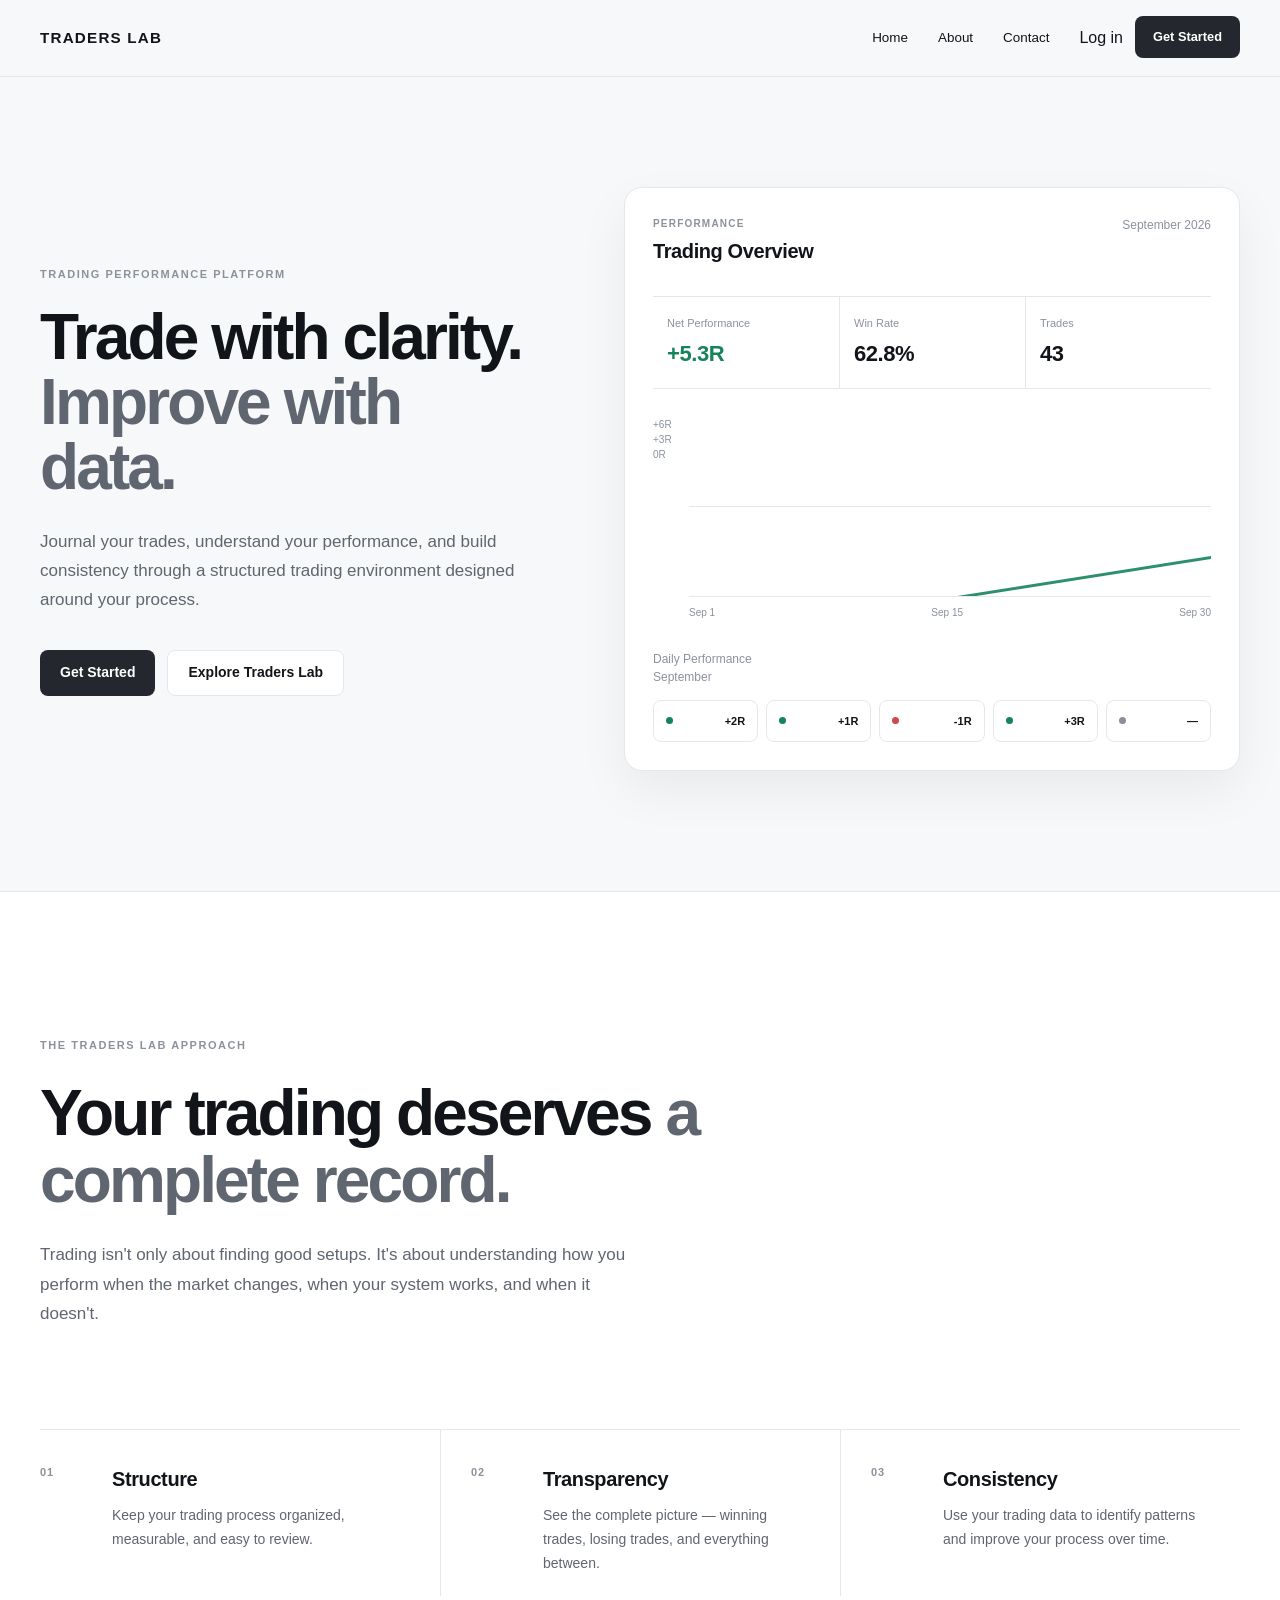
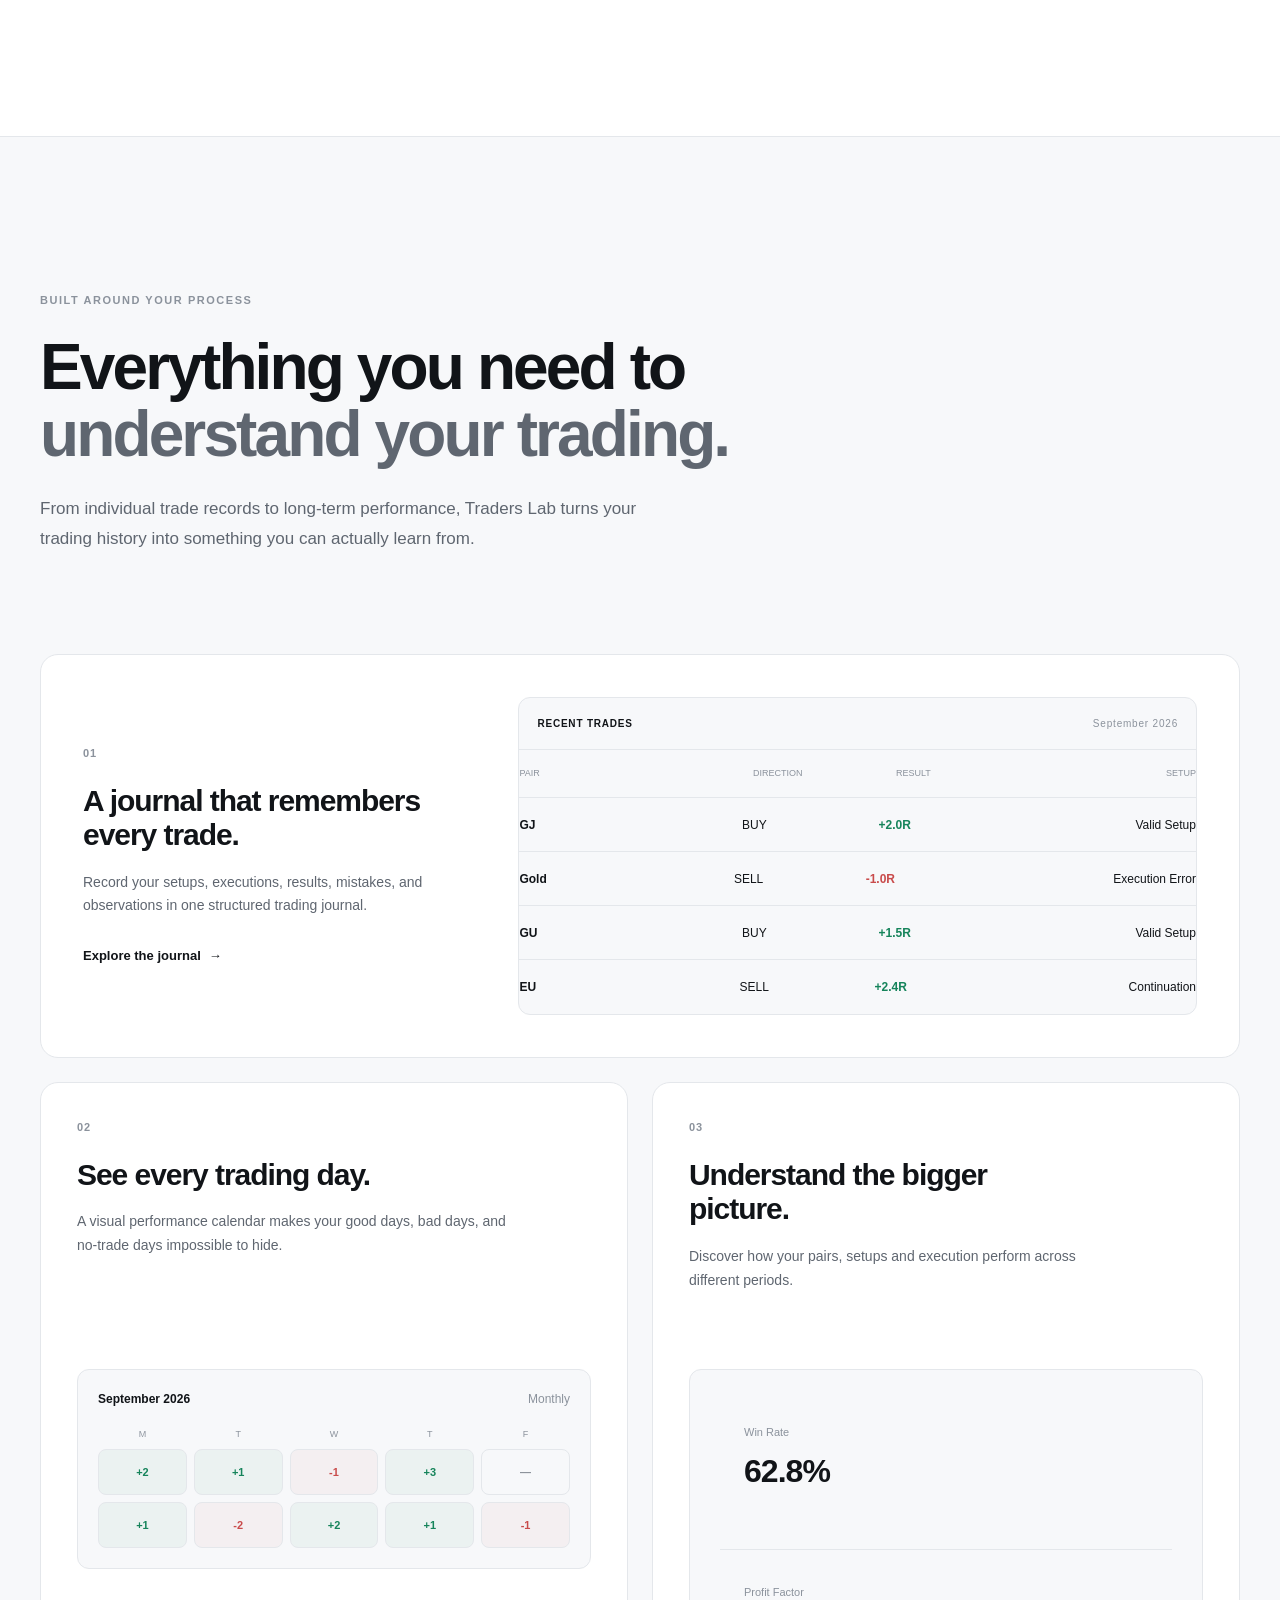
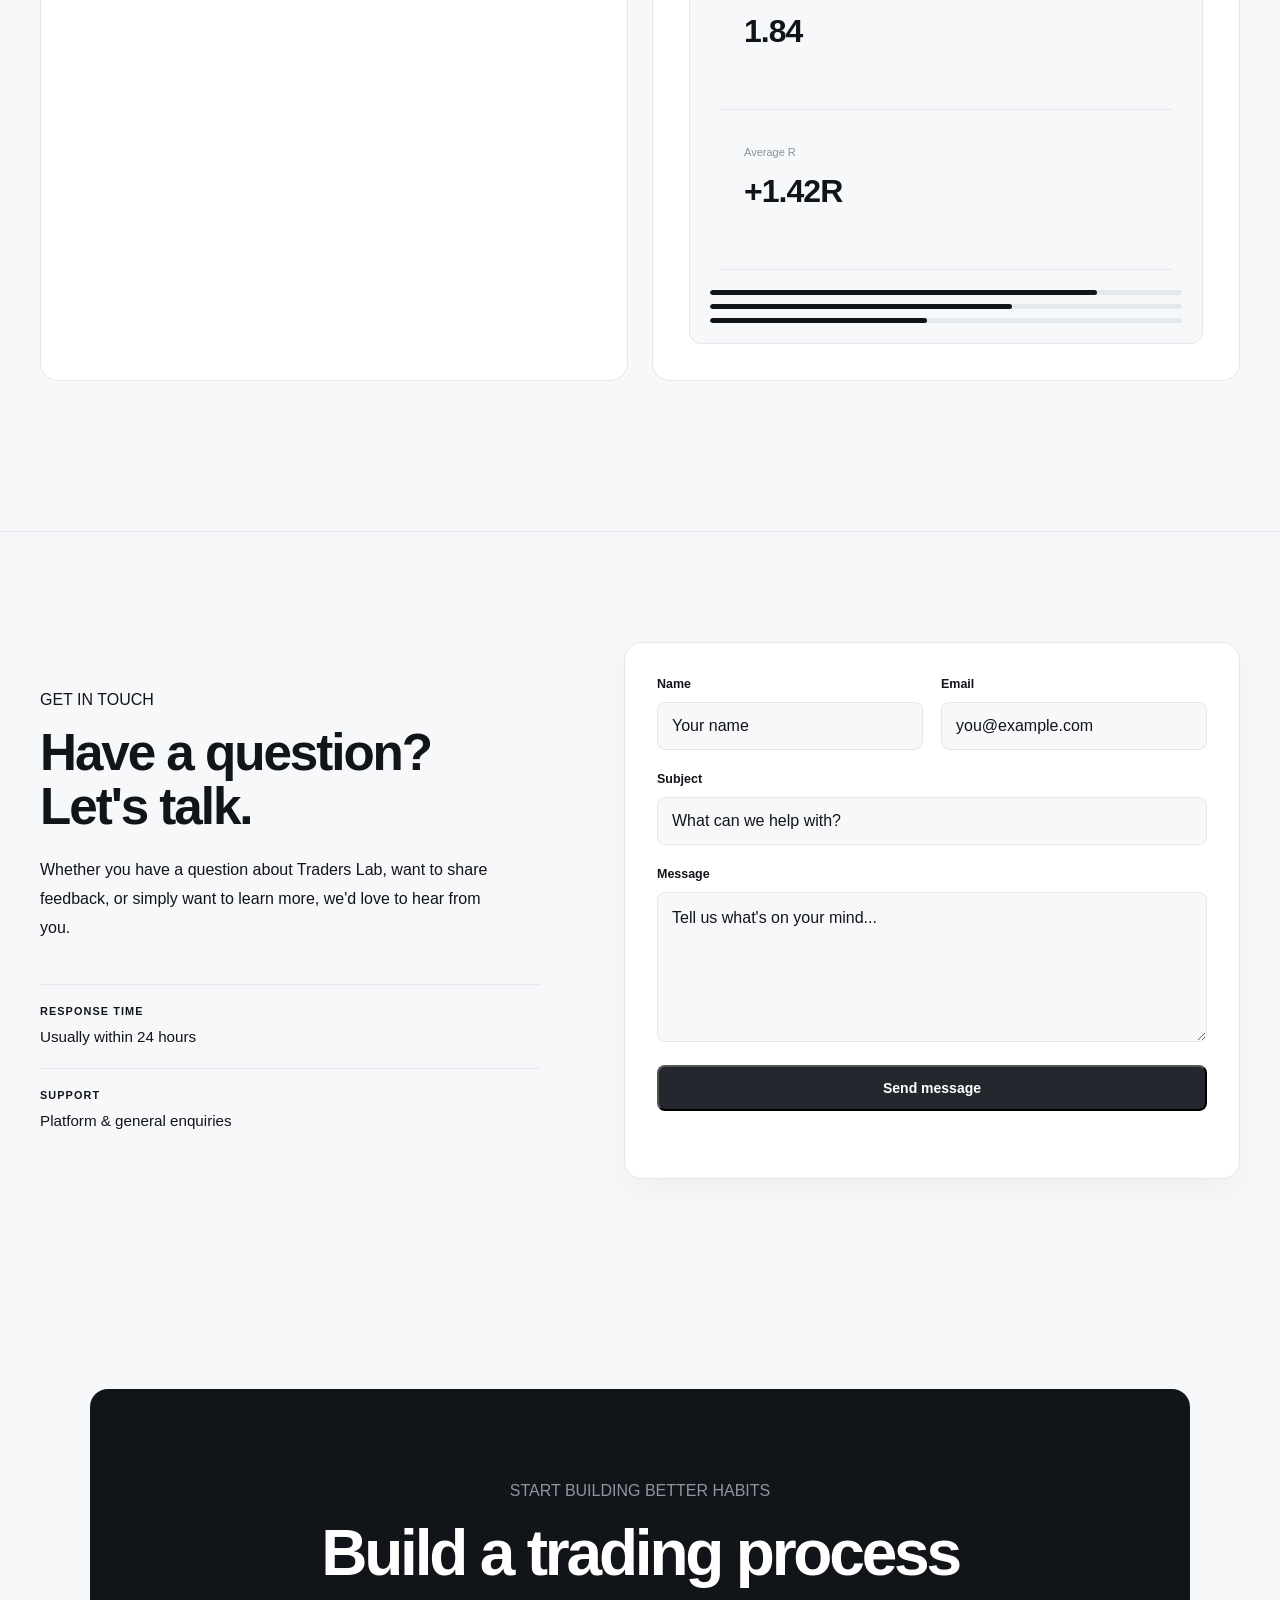
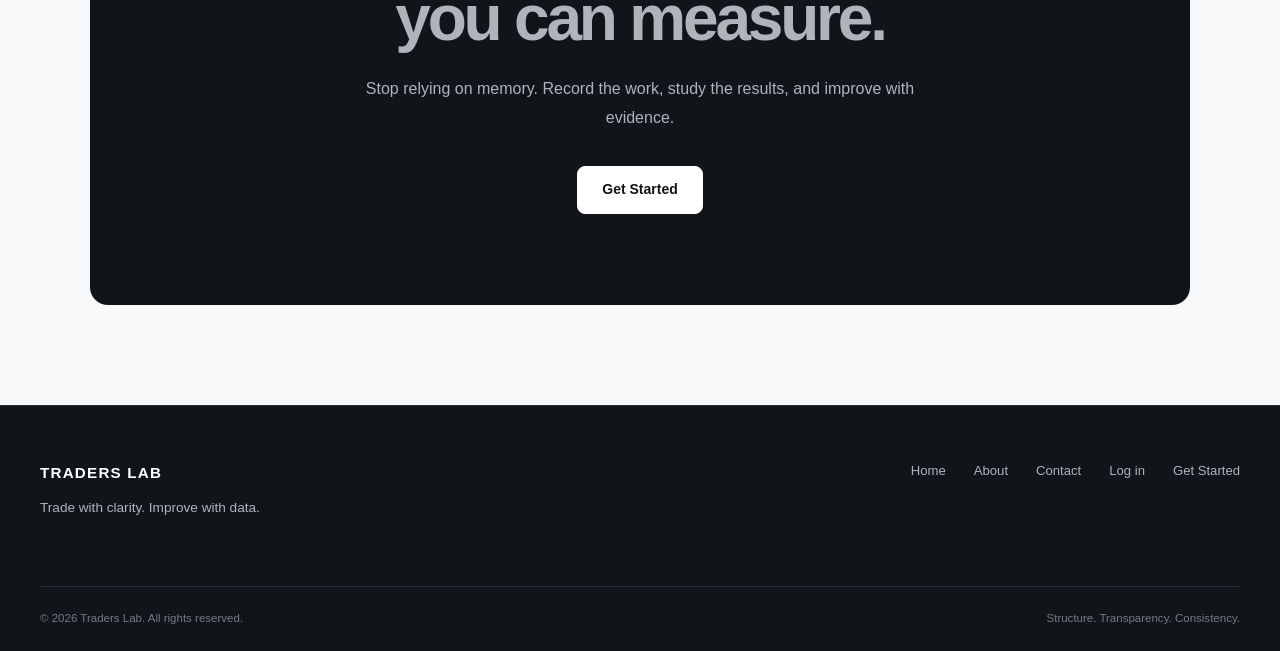
==== index.html @ 2fbfe1e2 "Done with the V1 of trader's lab" ====
<!DOCTYPE html>

<html lang="en">
<head>
    <meta charset="UTF-8">
    <meta name="viewport" content="width=device-width, initial-scale=1.0">

<title>Traders Lab — Trade with clarity. Improve with data.</title>

<link rel="stylesheet" href="css/style.css">

</head>

<body>

<!-- Navigation -->
<header class="navbar">
    <div class="container navbar-container">

        <a href="#" class="logo">
            TRADERS LAB
        </a>

        <nav class="nav-links">
            <a href="#home">Home</a>
            <a href="#about">About</a>
            <a href="#contact">Contact</a>
        </nav>

        <div class="nav-actions">
            <a href="login.html" class="login-link">Log in</a>
            <a href="signup.html" class="btn btn-primary">Get Started</a>
        </div>

    </div>
</header>


<!-- Hero -->
<main>

    <section class="hero" id="home">
        <div class="container hero-container">

            <div class="hero-content">

                <span class="eyebrow">
                    TRADING PERFORMANCE PLATFORM
                </span>

                <h1>
                    Trade with clarity.
                    <span>Improve with data.</span>
                </h1>

                <p class="hero-description">
                    Journal your trades, understand your performance,
                    and build consistency through a structured trading
                    environment designed around your process.
                </p>

                <div class="hero-actions">
                    <a href="signup.html" class="btn btn-primary">
                        Get Started
                    </a>

                    <a href="#about" class="btn btn-secondary">
                        Explore Traders Lab
                    </a>
                </div>

            </div>


            <!-- Product Preview -->
            <div class="hero-preview">

                <div class="preview-header">
                    <div>
                        <span class="preview-label">
                            PERFORMANCE
                        </span>

                        <h2>Trading Overview</h2>
                    </div>

                    <span class="preview-period">
                        September 2026
                    </span>
                </div>


                <div class="preview-stats">

                    <div class="preview-stat">
                        <span>Net Performance</span>
                        <strong class="profit">+5.3R</strong>
                    </div>

                    <div class="preview-stat">
                        <span>Win Rate</span>
                        <strong>62.8%</strong>
                    </div>

                    <div class="preview-stat">
                        <span>Trades</span>
                        <strong>43</strong>
                    </div>

                </div>


                <div class="preview-chart">

                    <div class="chart-labels">
                        <span>+6R</span>
                        <span>+3R</span>
                        <span>0R</span>
                    </div>

                    <div class="chart-area">
                        <div class="chart-line"></div>
                    </div>

                    <div class="chart-dates">
                        <span>Sep 1</span>
                        <span>Sep 15</span>
                        <span>Sep 30</span>
                    </div>

                </div>


                <div class="preview-performance">

                    <div class="performance-heading">
                        <span>Daily Performance</span>
                        <span>September</span>
                    </div>

                    <div class="performance-grid">
                        <div class="day profit-day">
                            <span></span>
                            <strong>+2R</strong>
                        </div>

                        <div class="day profit-day">
                            <span></span>
                            <strong>+1R</strong>
                        </div>

                        <div class="day loss-day">
                            <span></span>
                            <strong>-1R</strong>
                        </div>

                        <div class="day profit-day">
                            <span></span>
                            <strong>+3R</strong>
                        </div>

                        <div class="day neutral-day">
                            <span></span>
                            <strong>—</strong>
                        </div>
                    </div>

                </div>

            </div>

        </div>
    </section>


    <!-- Philosophy -->

<section class="philosophy" id="about">

<div class="container">

    <div class="philosophy-intro">

        <span class="eyebrow">
            THE TRADERS LAB APPROACH
        </span>

        <h2>
            Your trading deserves
            <span>a complete record.</span>
        </h2>

        <p>
            Trading isn't only about finding good setups.
            It's about understanding how you perform when
            the market changes, when your system works,
            and when it doesn't.
        </p>

    </div>


    <div class="principles">

        <article class="principle">

            <span class="principle-number">
                01
            </span>

            <div>
                <h3>Structure</h3>

                <p>
                    Keep your trading process organized,
                    measurable, and easy to review.
                </p>
            </div>

        </article>


        <article class="principle">

            <span class="principle-number">
                02
            </span>

            <div>
                <h3>Transparency</h3>

                <p>
                    See the complete picture — winning
                    trades, losing trades, and everything
                    between.
                </p>
            </div>

        </article>


        <article class="principle">

            <span class="principle-number">
                03
            </span>

            <div>
                <h3>Consistency</h3>

                <p>
                    Use your trading data to identify
                    patterns and improve your process
                    over time.
                </p>
            </div>

        </article>

    </div>

</div>

</section>


<!-- Product Showcase -->

<section class="product-showcase">

<div class="container">

    <div class="showcase-heading">

        <span class="eyebrow">
            BUILT AROUND YOUR PROCESS
        </span>

        <h2>
            Everything you need to
            <span>understand your trading.</span>
        </h2>

        <p>
            From individual trade records to long-term
            performance, Traders Lab turns your trading
            history into something you can actually learn from.
        </p>

    </div>


    <!-- Journal -->
    <div class="showcase-feature">

        <div class="showcase-feature-content">

            <span class="feature-number">
                01
            </span>

            <h3>
                A journal that remembers
                every trade.
            </h3>

            <p>
                Record your setups, executions, results,
                mistakes, and observations in one structured
                trading journal.
            </p>

            <a href="signup.html" class="showcase-link">
                Explore the journal
                <span>→</span>
            </a>

        </div>


        <div class="journal-preview">

            <div class="journal-header">
                <span>RECENT TRADES</span>
                <span>September 2026</span>
            </div>


            <div class="trade-row trade-heading">
                <span>PAIR</span>
                <span>DIRECTION</span>
                <span>RESULT</span>
                <span>SETUP</span>
            </div>


            <div class="trade-row">
                <strong>GJ</strong>
                <span>BUY</span>
                <strong class="trade-profit">+2.0R</strong>
                <span>Valid Setup</span>
            </div>

            <div class="trade-row">
                <strong>Gold</strong>
                <span>SELL</span>
                <strong class="trade-loss">-1.0R</strong>
                <span>Execution Error</span>
            </div>

            <div class="trade-row">
                <strong>GU</strong>
                <span>BUY</span>
                <strong class="trade-profit">+1.5R</strong>
                <span>Valid Setup</span>
            </div>

            <div class="trade-row">
                <strong>EU</strong>
                <span>SELL</span>
                <strong class="trade-profit">+2.4R</strong>
                <span>Continuation</span>
            </div>

        </div>

    </div>


    <!-- Smaller Features -->
    <div class="showcase-grid">

        <!-- Daily Performance -->
        <div class="showcase-card">

            <div class="showcase-card-content">

                <span class="feature-number">
                    02
                </span>

                <h3>
                    See every trading day.
                </h3>

                <p>
                    A visual performance calendar makes
                    your good days, bad days, and no-trade
                    days impossible to hide.
                </p>

            </div>


            <div class="calendar-preview">

                <div class="calendar-top">
                    <strong>September 2026</strong>
                    <span>Monthly</span>
                </div>

                <div class="calendar-week">
                    <span>M</span>
                    <span>T</span>
                    <span>W</span>
                    <span>T</span>
                    <span>F</span>
                </div>

                <div class="calendar-days">

                    <span class="calendar-profit">+2</span>
                    <span class="calendar-profit">+1</span>
                    <span class="calendar-loss">-1</span>
                    <span class="calendar-profit">+3</span>
                    <span class="calendar-neutral">—</span>

                    <span class="calendar-profit">+1</span>
                    <span class="calendar-loss">-2</span>
                    <span class="calendar-profit">+2</span>
                    <span class="calendar-profit">+1</span>
                    <span class="calendar-loss">-1</span>

                </div>

            </div>

        </div>


        <!-- Analytics -->
        <div class="showcase-card">

            <div class="showcase-card-content">

                <span class="feature-number">
                    03
                </span>

                <h3>
                    Understand the bigger picture.
                </h3>

                <p>
                    Discover how your pairs, setups and
                    execution perform across different
                    periods.
                </p>

            </div>


            <div class="analytics-preview">

                <div class="analytics-stat">
                    <span>Win Rate</span>
                    <strong>62.8%</strong>
                </div>

                <div class="analytics-stat">
                    <span>Profit Factor</span>
                    <strong>1.84</strong>
                </div>

                <div class="analytics-stat">
                    <span>Average R</span>
                    <strong>+1.42R</strong>
                </div>

                <div class="analytics-bars">

                    <div>
                        <span style="width: 82%;"></span>
                    </div>

                    <div>
                        <span style="width: 64%;"></span>
                    </div>

                    <div>
                        <span style="width: 46%;"></span>
                    </div>

                </div>

            </div>

        </div>

    </div>

</div>

</section>

<section class="contact-section" id="contact">
  <div class="container contact-container">
    <div class="contact-content">
  <p class="section-eyebrow">GET IN TOUCH</p>

  <h2>Have a question? <span>Let's talk.</span></h2>

  <p>
    Whether you have a question about Traders Lab, want to share feedback,
    or simply want to learn more, we'd love to hear from you.
  </p>

  <div class="contact-info">
    <div>
      <small>RESPONSE TIME</small>
      <strong>Usually within 24 hours</strong>
    </div>

    <div>
      <small>SUPPORT</small>
      <strong>Platform & general enquiries</strong>
    </div>
  </div>
</div>

<div class="contact-card">
  <form action="https://api.web3forms.com/submit"   id="contact-form" novalidate method="post">

    <input
        type="hidden"
        name="access_key"
        value="b7f6f010-7136-4fe3-9855-a3750e1f9348"
    >

    <input
        type="hidden"
        name="subject"
        value="New Traders Lab Contact Message"
    >

    <div class="contact-row">

        <div class="input-group">
            <label for="name">Name</label>

            <input
                type="text"
                id="name"
                name="name"
                placeholder="Your name"
            >
        </div>

        <div class="input-group">
            <label for="email">Email</label>

            <input
                type="email"
                id="email"
                name="email"
                placeholder="you@example.com"
            >
        </div>

    </div>


    <div class="input-group">
        <label for="message-subject">Subject</label>

        <input
            type="text"
            id="message-subject"
            name="message_subject"
            placeholder="What can we help with?"
        >
    </div>


    <div class="input-group">
        <label for="message">Message</label>

        <textarea
            id="message"
            name="message"
            placeholder="Tell us what's on your mind..."
        ></textarea>
    </div>


    <button
        type="submit"
        class="btn btn-primary contact-button"
    >
        Send message
    </button>

    <p
        class="contact-message"
        id="contact-message"
        aria-live="polite"
    ></p>

</form>
</div>
  </div>
</section>

<section class="final-cta">
  <div class="container">
    <div class="final-cta-box">

      <p class="section-eyebrow">START BUILDING BETTER HABITS</p>

      <h2>
        Build a trading process
        <span>you can measure.</span>
      </h2>

      <p class="final-cta-description">
        Stop relying on memory. Record the work, study the results,
        and improve with evidence.
      </p>

      <a href="signup.html" class="btn final-cta-button">
        Get Started
      </a>

    </div>
  </div>
</section>
</main>

<footer class="footer">
  <div class="container footer-container">

    <div class="footer-brand">
      <a href="#" class="footer-logo">TRADERS LAB</a>

      <p>Trade with clarity. Improve with data.</p>
    </div>

    <nav class="footer-links">
      <a href="#home">Home</a>
      <a href="#about">About</a>
      <a href="#contact">Contact</a>
      <a href="login.html">Log in</a>
      <a href="signup.html">Get Started</a>
    </nav>

  </div>

  <div class="container footer-bottom">
    <p>© 2026 Traders Lab. All rights reserved.</p>
    <p>Structure. Transparency. Consistency.</p>
  </div>
</footer>

<script src="js/contact.js"></script>

</body>
</html>
---- css/style.css ----
/* =========================================
  RESET
  ========================================= */

  *{
  margin: 0;
  padding: 0;
  box-sizing: border-box;
  }

  html {
  scroll-behavior: smooth;
  }

  body {
  font-family: Arial, Helvetica, sans-serif;
  background: #f7f8fa;
  color: #111418;
  line-height: 1.5;
  }

  a {
  color: inherit;
  text-decoration: none;
  }

  /* =========================================
  DESIGN SYSTEM
  ========================================= */

  :root{
  --background: #f7f8fa;
  --surface: #ffffff;
  --surface-soft: #f1f3f5;

  --border: #e4e7eb;

  --text-primary: #111418;
  --text-secondary: #5f6670;
  --text-muted: #8b929c;

  --profit: #16845b;
  --loss: #c94b4b;
  --neutral: #8a9099;

  --container-width: 1200px;

  --radius-sm: 8px;
  --radius-md: 12px;
  --radius-lg: 18px;

  }

  /* =========================================
  GLOBAL
  ========================================= */

  .container {
  width: min(100% - 48px, var(--container-width));
  margin: 0 auto;
  }

  /* =========================================
  BUTTONS
  ========================================= */

  .btn {
  display: inline-flex;
  align-items: center;
  justify-content: center;

  min-height: 46px;
  padding: 0 20px;

  border-radius: var(--radius-sm);

  font-size: 14px;
  font-weight: 600;

  transition:
      transform 180ms ease,
      background-color 180ms ease,
      border-color 180ms ease;

  }

  .btn {
  transform: translateY(-1px);
  }

  .btn-primary {
  background: var(--text-primary);
  color: #ffffff;
  }

  .btn-primary {
  background: #24282e;
  }

  .btn-secondary {
  background: transparent;
  border: 1px solid var(--border);
  color: var(--text-primary);
  }

  .btn-secondary {
  background: var(--surface);
  }

  /* =========================================
  NAVIGATION
  ========================================= */

/* =========================================
   NAVBAR
   ========================================= */

.navbar {
  width: 100%;
  background: rgba(247, 248, 250, 0.92);
  border-bottom: 1px solid var(--border);
  position: relative;
  z-index: 100;
}

.navbar-container {
  min-height: 76px;
  display: flex;
  align-items: center;
  justify-content: space-between;
  gap: 30px;
}

.logo {
  color: var(--primary-text);
  text-decoration: none;
  font-size: 0.95rem;
  font-weight: 800;
  letter-spacing: 0.08em;
  white-space: nowrap;
}

.nav-links {
  display: flex;
  align-items: center;
  gap: 30px;
  margin-left: auto;
}

.nav-links a {
  position: relative;
  color: var(--secondary-text);
  text-decoration: none;
  font-size: 0.84rem;
  font-weight: 500;
  transition: color 0.2s ease;
}

.nav-links a::after {
  content: "";
  position: absolute;
  left: 0;
  bottom: -8px;
  width: 100%;
  height: 1px;
  background: var(--primary-text);
  transform: scaleX(0);
  transform-origin: center;
  transition: transform 0.2s ease;
}

.nav-links a:hover {
  color: var(--primary-text);
}

.nav-links a:hover::after {
  transform: scaleX(1);
}

.nav-actions {
  display: flex;
  align-items: center;
  gap: 12px;
}

.nav-actions a {
  text-decoration: none;
}

.nav-login {
  color: var(--secondary-text);
  font-size: 0.84rem;
  font-weight: 500;
  transition: color 0.2s ease;
}

.nav-login:hover {
  color: var(--primary-text);
}

.nav-actions .btn {
  min-height: 42px;
  padding: 0 18px;
  font-size: 0.8rem;
}


/* =========================================
   NAVBAR RESPONSIVE
   ========================================= */

@media (max-width: 800px) {
  .navbar-container {
    min-height: 70px;
    gap: 20px;
  }

  .nav-links {
    gap: 18px;
  }

  .nav-actions {
    gap: 8px;
  }

  .nav-actions .btn {
    padding: 0 14px;
  }
}

@media (max-width: 650px) {
  .navbar-container {
    flex-wrap: wrap;
    padding-top: 15px;
    padding-bottom: 15px;
  }

  .nav-links {
    order: 3;
    width: 100%;
    justify-content: center;
    margin-left: 0;
    padding-top: 8px;
  }

  .nav-actions {
    margin-left: auto;
  }
}

@media (max-width: 480px) {
  .nav-links {
    gap: 14px;
  }

  .nav-links a {
    font-size: 0.76rem;
  }

  .nav-login {
    display: none;
  }

  .nav-actions .btn {
    min-height: 38px;
    padding: 0 13px;
    font-size: 0.75rem;
  }
}
  /* =========================================
  HERO
  ========================================= */

  .hero {
  padding: 110px 0 120px;
  }

  .hero-container {
  display: grid;
  grid-template-columns: 0.9fr 1.1fr;
  align-items: center;
  gap: 80px;
  }

  .hero-content {
  max-width: 560px;
  }

  .eyebrow {
  display: inline-block;

  margin-bottom: 22px;

  font-size: 11px;
  font-weight: 700;
  letter-spacing: 0.14em;

  color: var(--text-muted);

  }

  .hero h1 {
  font-size: clamp(48px, 5vw, 72px);
  line-height: 1.02;
  letter-spacing: -0.045em;
  font-weight: 700;
  }

  .hero h1 span {
  display: block;
  color: var(--text-secondary);
  }

  .hero-description {
  max-width: 500px;
  margin-top: 28px;

  font-size: 17px;
  line-height: 1.7;

  color: var(--text-secondary);

  }

  .hero-actions {
  display: flex;
  align-items: center;
  gap: 12px;

  margin-top: 36px;

  }

  /* =========================================
  PRODUCT PREVIEW
  ========================================= */

  .hero-preview {
  padding: 28px;

  background: var(--surface);
  border: 1px solid var(--border);
  border-radius: var(--radius-lg);

  box-shadow:
      0 20px 50px rgba(17, 20, 24, 0.06);

  }

  .preview-header {
  display: flex;
  align-items: flex-start;
  justify-content: space-between;
  gap: 20px;
  }

  .preview-label {
  display: block;

  margin-bottom: 5px;

  font-size: 10px;
  font-weight: 700;
  letter-spacing: 0.12em;

  color: var(--text-muted);

  }

  .preview-header h2 {
  font-size: 20px;
  letter-spacing: -0.02em;
  }

  .preview-period {
  font-size: 12px;
  color: var(--text-muted);
  }

  /* =========================================
  PREVIEW STATS
  ========================================= */

  .preview-stats {
  display: grid;
  grid-template-columns: repeat(3, 1fr);

  margin-top: 30px;

  border-top: 1px solid var(--border);
  border-bottom: 1px solid var(--border);

  }

  .preview-stat {
  padding: 18px 14px;
  }

  .preview-stat + .preview-stat {
  border-left: 1px solid var(--border);
  }

  .preview-stat span {
  display: block;

  margin-bottom: 5px;

  font-size: 11px;
  color: var(--text-muted);

  }

  .preview-stat strong {
  font-size: 22px;
  letter-spacing: -0.02em;
  }

  .profit {
  color: var(--profit);
  }

  /* =========================================
  CHART
  ========================================= */

  .preview-chart {
  margin-top: 28px;
  }

  .chart-labels {
  display: flex;
  flex-direction: column;
  justify-content: space-between;

  position: absolute;

  font-size: 10px;
  color: var(--text-muted);

  }

  .chart-area {
  position: relative;

  height: 180px;

  margin-left: 36px;

  overflow: hidden;

  border-bottom: 1px solid var(--border);
  background:
      linear-gradient(
          to bottom,
          transparent 49.5%,
          var(--border) 50%,
          transparent 50.5%
      );

  }

  .chart-line {
  position: absolute;

  width: 120%;
  height: 100%;

  left: -5%;
  top: 0;

  border-bottom: 3px solid var(--profit);

  transform:
      skewY(-8deg)
      rotate(-1deg);

  opacity: 0.9;

  }

  .chart-dates {
  display: flex;
  justify-content: space-between;

  margin-top: 8px;
  margin-left: 36px;

  font-size: 10px;
  color: var(--text-muted);

  }

  /* =========================================
  DAILY PERFORMANCE
  ========================================= */

  .preview-performance {
  margin-top: 30px;
  }

  .performance-heading {
  display: flex;
  justify-content: space-between;

  margin-bottom: 14px;

  font-size: 12px;
  font-weight: 600;

  }

  .performance-heading span {
  color: var(--text-muted);
  font-weight: 400;
  }

  .performance-grid {
  display: grid;
  grid-template-columns: repeat(5, 1fr);
  gap: 8px;
  }

  .day {
  padding: 12px;

  display: flex;
  align-items: center;
  justify-content: space-between;

  border: 1px solid var(--border);
  border-radius: var(--radius-sm);

  font-size: 12px;

  }

  .day span {
  width: 7px;
  height: 7px;

  border-radius: 50%;

  }

  .profit-day span {
  background: var(--profit);
  }

  .loss-day span {
  background: var(--loss);
  }

  .neutral-day span {
  background: var(--neutral);
  }

  .day strong {
  font-size: 11px;
  }

  /* =========================================
  RESPONSIVE
  ========================================= */

  @media (max-width: 900px) {

  .nav-links {
      display: none;
  }

  .hero {
      padding: 80px 0;
  }

  .hero-container {
      grid-template-columns: 1fr;
      gap: 60px;
  }

  .hero-content {
      max-width: 700px;
  }

  }

  @media (max-width: 600px) {

  .container {
      width: min(100% - 32px, var(--container-width));
  }

  .navbar-container {
      min-height: 68px;
  }

  .login-link {
      display: none;
  }

  .hero {
      padding: 64px 0 80px;
  }

  .hero h1 {
      font-size: 46px;
  }

  .hero-description {
      font-size: 15px;
  }

  .hero-actions {
      flex-direction: column;
      align-items: stretch;
  }

  .hero-preview {
      padding: 18px;
  }

  .preview-stats {
      grid-template-columns: 1fr;
  }

  .preview-stat + .preview-stat {
      border-left: none;
      border-top: 1px solid var(--border);
  }

  }


  /* =========================================
  PHILOSOPHY
  ========================================= */

  .philosophy {
  padding: 140px 0;


  background: var(--surface);
  border-top: 1px solid var(--border);
  border-bottom: 1px solid var(--border);


  }

  .philosophy-intro {
  max-width: 720px;
  }

  .philosophy-intro h2 {
  max-width: 700px;

  margin-top: 4px;

  font-size: clamp(42px, 5vw, 64px);
  line-height: 1.05;
  letter-spacing: -0.045em;


  }

  .philosophy-intro h2 span {
  color: var(--text-secondary);
  }

  .philosophy-intro p {
  max-width: 600px;
  margin-top: 26px;
  font-size: 17px;
  line-height: 1.75;
  color: var(--text-secondary);
  }

  /* =========================================
  PRINCIPLES
  ========================================= */

  .principles {
  display: grid;
  grid-template-columns: repeat(3, 1fr);
  margin-top: 100px;
  border-top: 1px solid var(--border);
  }

  .principle {
  display: grid;
  grid-template-columns: 48px 1fr;
  gap: 24px;


  padding: 34px 30px 20px 0;


  }

  .principle + .principle {
  padding-left: 30px;
  border-left: 1px solid var(--border);
  }

  .principle-number {
  font-size: 11px;
  font-weight: 700;
  letter-spacing: 0.08em;


  color: var(--text-muted);


  }

  .principle h3 {
  margin-bottom: 10px;
  font-size: 20px;
  letter-spacing: -0.02em;
  }

  .principle p {
  max-width: 280px;
  font-size: 14px;
  line-height: 1.7;
  color: var(--text-secondary);
  }

  /* =========================================
  PHILOSOPHY RESPONSIVE
  ========================================= */

  @media (max-width: 800px) {

  .philosophy {
      padding: 100px 0;
  }

  .principles {
      grid-template-columns: 1fr;

      margin-top: 70px;
  }

  .principle {
      padding: 28px 0;
  }

  .principle + .principle {
      padding-left: 0;

      border-left: none;
      border-top: 1px solid var(--border);
  }

  }

  /* =========================================
  PRODUCT SHOWCASE
  ========================================= */

  .product-showcase {
  padding: 150px 0;
  }

  .showcase-heading {
  max-width: 720px;
  }

  .showcase-heading h2 {
  margin-top: 4px;
  font-size: clamp(42px, 5vw, 64px);
  line-height: 1.05;
  letter-spacing: -0.045em;
  }

  .showcase-heading h2 span {
  display: block;
  color: var(--text-secondary);
  }

  .showcase-heading p {
  max-width: 600px;
  margin-top: 26px;
  font-size: 17px;
  line-height: 1.75;
  color: var(--text-secondary);
  }

  /* =========================================
  FEATURE SHOWCASE
  ========================================= */

  .showcase-feature {
  display: grid;
  grid-template-columns: 0.7fr 1.3fr;
  gap: 70px;
  align-items: center;
  margin-top: 100px;
  padding: 42px;
  background: var(--surface);
  border: 1px solid var(--border);
  border-radius: var(--radius-lg)
  }

  .feature-number {
  display: block;
  margin-bottom: 22px;
  font-size: 11px;
  font-weight: 700;
  letter-spacing: 0.08em;
  color: var(--text-muted);
  }

  .showcase-feature h3,
  .showcase-card h3 {
  max-width: 400px;
  font-size: 30px;
  line-height: 1.15;
  letter-spacing: -0.035em;
  }

  .showcase-feature p,
  .showcase-card p {
  max-width: 430px;
  margin-top: 18px;
  font-size: 14px;
  line-height: 1.7;
  color: var(--text-secondary);
  }

  .showcase-link {
  display: inline-flex;
  align-items: center;
  gap: 8px;
  margin-top: 28px;
  font-size: 13px;
  font-weight: 600;
  }

  .showcase-link span {
  transition: transform 180ms ease;
  }

  .showcase-link:hover span {
  transform: translateX(4px);
  }

  /* =========================================
  JOURNAL PREVIEW
  ========================================= */

  .journal-preview {
  overflow: hidden;
  border: 1px solid var(--border);
  border-radius: var(--radius-md);
  background: var(--background);
  }

  .journal-header {
  display: flex;
  justify-content: space-between;
  padding: 18px;
  border-bottom: 1px solid var(--border);
  font-size: 10px;
  font-weight: 700;
  letter-spacing: 0.08em;
  }

  .journal-header span:last-child {
  color: var(--text-muted);
  font-weight: 400;
  }

  .trade-row {
  display: grid;
  grid-template-columns: 0.8fr 1fr 0.8fr 1.4fr;
  align-items: center;
  min-height: 54px;
  padding: 0 18px;
  border-bottom: 1px solid var(--border);

  font-size: 12px;
  }

  .trade-row:last-child {
  border-bottom: none;
  }

  .trade-heading {
  min-height: 38px;
  font-size: 9px;
  color: var(--text-muted);
  }

  .trade-profit {
  color: var(--profit);
  }

  .trade-loss {
  color: var(--loss);
  }

  /* =========================================
  SMALL SHOWCASE GRID
  ========================================= */

  .showcase-grid {
  display: grid;
  grid-template-columns: repeat(2, 1fr);
  gap: 24px;
  margin-top: 24px;
  }

  .showcase-card {
    padding: 36px;
    background: var(--surface);
    border: 1px solid var(--border);
    border-radius: var(--radius-lg);
  }

  .showcase-card-content {
  min-height: 230px;
  }

  /* =========================================
  CALENDAR PREVIEW
  ========================================= */

  .calendar-preview {
    margin-top: 20px;
    padding: 20px;
    border: 1px solid var(--border);
    border-radius: var(--radius-md);
    background: var(--background);
  }

  .calendar-top {
    display: flex;
    justify-content: space-between;
    margin-bottom: 20px;
    font-size: 12px;
  }

  .calendar-top span {
  color: var(--text-muted);
  }

  .calendar-week,
  .calendar-days {
    display: grid;
    grid-template-columns: repeat(5, 1fr);
    gap: 7px;
    text-align: center;
  }

  .calendar-week {
    margin-bottom: 7px;
    font-size: 9px;
    color: var(--text-muted);
    }

  .calendar-days span {
    min-height: 46px;
    display: flex;
    align-items: center;
    justify-content: center;
    border: 1px solid var(--border);
    border-radius: var(--radius-sm);
    font-size: 11px;
    font-weight: 600;
    }

  .calendar-profit {
  color: var(--profit);
  background: rgba(22, 132, 91, 0.05);
  }

  .calendar-loss {
  color: var(--loss);
  background: rgba(201, 75, 75, 0.05);
  }

  .calendar-neutral {
  color: var(--neutral);
  }

  /* =========================================
  ANALYTICS PREVIEW
  ========================================= */

  .analytics-preview {
    margin-top: 20px;
    padding: 20px;
    border: 1px solid var(--border);
    border-radius: var(--radius-md);
    background: var(--background);
  }

  .analytics-stat {
    display: flex;
    align-items: center;
    justify-content: space-between;
    padding: 13px 0;
    border-bottom: 1px solid var(--border);
    }

  .analytics-stat span {
  font-size: 11px;
  color: var(--text-muted);
  }

  .analytics-stat strong {
  font-size: 14px;
  }

  .analytics-bars {
    display: flex;
    flex-direction: column;
    gap: 9px;
    margin-top: 20px;
  }

  .analytics-bars div {
    width: 100%;
    height: 5px;
    overflow: hidden;
    border-radius: 99px;
    background: var(--border);

  }

  .analytics-bars span {
      display: block;
      height: 100%;
      border-radius: inherit;
      background: var(--text-primary);

  }

  /* =========================================
  SHOWCASE RESPONSIVE
  ========================================= */

  @media (max-width: 900px) {
  .product-showcase {
      padding: 100px 0;
  }

  .showcase-feature {
      grid-template-columns: 1fr;
      gap: 50px;

      padding: 28px;
  }

  }

  @media (max-width: 700px) {
  .showcase-grid {
      grid-template-columns: 1fr;
  }

  .showcase-card {
      padding: 28px;
  }

  .showcase-card-content {
      min-height: auto;
      margin-bottom: 35px;
  }

  .trade-row {
      grid-template-columns: 0.7fr 0.9fr 0.8fr 1.2fr;

      padding: 0 12px;

      font-size: 10px;
  }

  }

  /* CONTACT SECTION */

  .contact-section {
padding: 110px 0;
background: var(--background);
border-top: 1px solid var(--border);
}

.contact-container {
display: grid;
grid-template-columns: 0.9fr 1.1fr;
gap: 80px;
align-items: center;
}

.contact-content {
max-width: 500px;
}

.contact-content h2 {
margin: 14px 0 22px;
font-size: clamp(2.5rem, 4vw, 4rem);
line-height: 1.05;
letter-spacing: -0.04em;
}

.contact-content h2 span {
display: block;
color: var(--secondary-text);
}

.contact-content > p:not(.section-eyebrow) {
max-width: 470px;
color: var(--secondary-text);
line-height: 1.8;
font-size: 1rem;
}

.contact-info {
margin-top: 42px;
display: flex;
flex-direction: column;
gap: 20px;
}

.contact-info div {
padding-top: 18px;
border-top: 1px solid var(--border);
display: flex;
flex-direction: column;
gap: 6px;
}

.contact-info small {
font-size: 0.68rem;
font-weight: 700;
letter-spacing: 0.1em;
color: var(--muted-text);
}

.contact-info strong {
font-size: 0.95rem;
font-weight: 500;
color: var(--primary-text);
}

.contact-card {
padding: 32px;
background: var(--surface);
border: 1px solid var(--border);
border-radius: var(--radius-lg);
box-shadow: 0 12px 35px rgba(17, 20, 24, 0.04);
}

.contact-row {
display: grid;
grid-template-columns: 1fr 1fr;
gap: 18px;
}

.input-group {
display: flex;
flex-direction: column;
gap: 8px;
margin-bottom: 20px;
}

.input-group label {
font-size: 0.78rem;
font-weight: 600;
color: var(--primary-text);
}

.input-group input,
.input-group textarea {
width: 100%;
border: 1px solid var(--border);
border-radius: var(--radius-sm);
background: var(--background);
color: var(--primary-text);
font: inherit;
padding: 13px 14px;
outline: none;
transition: border-color 0.2s ease, box-shadow 0.2s ease;
}

.input-group input {
height: 48px;
}

.input-group textarea {
min-height: 150px;
resize: vertical;
}

.input-group input::placeholder,
.input-group textarea::placeholder {
color: var(--muted-text);
}

.input-group input:focus,
.input-group textarea:focus {
border-color: var(--primary-text);
box-shadow: 0 0 0 3px rgba(17, 20, 24, 0.06);
}

.contact-button {
width: 100%;
margin-top: 4px;
}

@media (max-width: 800px) {
.contact-section {
padding: 80px 0;
}

.contact-container {
grid-template-columns: 1fr;
gap: 50px;
}

.contact-content {
max-width: 100%;
}
}

@media (max-width: 560px) {
.contact-row {
grid-template-columns: 1fr;
gap: 0;
}

.contact-card {
padding: 22px;
}
}

/* FINAL CTA  */

.final-cta {
  padding: 100px 0;
  background: #f7f8fa;
}

.final-cta-box {
  max-width: 1100px;
  margin: 0 auto;
  padding: 90px 40px;
  background: #111418;
  border-radius: 18px;
  text-align: center;
  box-sizing: border-box;
}

.final-cta .section-eyebrow {
  margin: 0;
  color: #8f969f;
}

.final-cta h2 {
  margin: 18px auto 24px;
  max-width: 760px;
  color: #ffffff;
  font-size: clamp(2.6rem, 5vw, 4.6rem);
  line-height: 1.02;
  letter-spacing: -0.05em;
}

.final-cta h2 span {
  display: block;
  color: #aeb4bc;
}

.final-cta-description {
  max-width: 560px;
  margin: 0 auto 34px;
  color: #aeb4bc;
  font-size: 1rem;
  line-height: 1.8;
}

.final-cta-button {
  display: inline-flex;
  align-items: center;
  justify-content: center;
  min-height: 48px;
  padding: 0 24px;
  background: #ffffff;
  color: #111418;
  border: 1px solid #ffffff;
  border-radius: 8px;
  text-decoration: none;
  font-weight: 600;
  transition: all 0.2s ease;
}

.final-cta-button:hover {
  background: #f1f3f5;
  border-color: #f1f3f5;
  transform: translateY(-1px);
}

@media (max-width: 700px) {
  .final-cta {
    padding: 70px 0;
  }

  .final-cta-box {
    padding: 65px 24px;
    border-radius: 14px;
  }

  .final-cta h2 {
    font-size: clamp(2.3rem, 10vw, 3.4rem);
  }

  .final-cta-description {
    font-size: 0.95rem;
  }
}

/* FOOTER SECTION */

.footer {
  width: 100%;
  background: #111418;
  color: #ffffff;
  border-top: 1px solid #292d33;
  position: relative;
  opacity: 1;
  filter: none;
  transform: none;
}

.footer-container {
  min-height: 180px;
  padding-top: 55px;
  padding-bottom: 55px;
  display: flex;
  align-items: flex-start;
  justify-content: space-between;
  gap: 40px;
  opacity: 1;
  filter: none;
}

.footer-brand {
  max-width: 320px;
}

.footer-logo {
  display: inline-block;
  color: #ffffff;
  text-decoration: none;
  font-size: 0.95rem;
  font-weight: 800;
  letter-spacing: 0.08em;
}

.footer-brand p {
  margin: 12px 0 0;
  color: #aeb4bc;
  font-size: 0.85rem;
  line-height: 1.6;
}

.footer-links {
  display: flex;
  align-items: center;
  justify-content: flex-end;
  gap: 28px;
  flex-wrap: wrap;
}

.footer-links a {
  color: #aeb4bc;
  text-decoration: none;
  font-size: 0.82rem;
  font-weight: 500;
}

.footer-links a:hover {
  color: #ffffff;
}

.footer-bottom {
  min-height: 65px;
  padding-top: 22px;
  padding-bottom: 22px;
  border-top: 1px solid #292d33;
  display: flex;
  align-items: center;
  justify-content: space-between;
  gap: 20px;
}

.footer-bottom p {
  margin: 0;
  color: #747b84;
  font-size: 0.72rem;
  line-height: 1.5;
}

@media (max-width: 700px) {
  .footer-container {
    min-height: auto;
    padding-top: 45px;
    padding-bottom: 40px;
    flex-direction: column;
  }

  .footer-links {
    justify-content: flex-start;
    gap: 18px 24px;
  }

  .footer-bottom {
    min-height: auto;
    padding-top: 20px;
    padding-bottom: 22px;
    flex-direction: column;
    align-items: flex-start;
    gap: 8px;
  }
}


/* =========================================
   TRADERS LAB MOTION SYSTEM
   ========================================= */

html {
  scroll-behavior: smooth;
}

/* Global transitions */

a,
button,
.card,
.product-preview,
.journal-preview,
.calendar-preview,
.analytics-preview,
.principle,
.contact-card,
.contact-info div {
  transition:
    transform 0.25s ease,
    opacity 0.25s ease,
    border-color 0.25s ease,
    box-shadow 0.25s ease,
    background-color 0.25s ease;
}


/* =========================================
   NAVIGATION
   ========================================= */

.navbar a {
  transition:
    color 0.2s ease,
    transform 0.2s ease;
}

.navbar a:hover {
  transform: translateY(-1px);
}


/* =========================================
   BUTTONS
   ========================================= */

.btn {
  transition:
    transform 0.2s ease,
    box-shadow 0.2s ease,
    background-color 0.2s ease,
    border-color 0.2s ease;
}

.btn:hover {
  transform: translateY(-2px);
}

.btn:active {
  transform: translateY(0);
}


/* =========================================
   HERO PRODUCT PREVIEW
   ========================================= */

.product-preview {
  animation: previewFloat 6s ease-in-out infinite;
}

@keyframes previewFloat {
  0%,
  100% {
    transform: translateY(0);
  }

  50% {
    transform: translateY(-6px);
  }
}


/* =========================================
   HERO CONTENT
   ========================================= */

.hero-content {
  animation: heroContentIn 0.8s ease both;
}

.hero-visual {
  animation: heroVisualIn 0.9s ease 0.15s both;
}

@keyframes heroContentIn {
  from {
    opacity: 0;
    transform: translateY(24px);
  }

  to {
    opacity: 1;
    transform: translateY(0);
  }
}

@keyframes heroVisualIn {
  from {
    opacity: 0;
    transform: translateY(30px) scale(0.98);
  }

  to {
    opacity: 1;
    transform: translateY(0) scale(1);
  }
}


/* =========================================
   CARD HOVER EFFECTS
   ========================================= */

.principle:hover,
.journal-preview:hover,
.calendar-preview:hover,
.analytics-preview:hover,
.contact-card:hover {
  transform: translateY(-5px);
  border-color: #d7dbe0;
  box-shadow: 0 14px 35px rgba(17, 20, 24, 0.07);
}


/* =========================================
   PRINCIPLE ITEMS
   ========================================= */

.principle {
  transition:
    transform 0.25s ease,
    border-color 0.25s ease,
    background-color 0.25s ease;
}

.principle:hover {
  background: var(--surface);
}


/* =========================================
   JOURNAL TRADE ROWS
   ========================================= */

.trade-row {
  transition:
    transform 0.2s ease,
    background-color 0.2s ease;
}

.trade-row:hover {
  transform: translateX(5px);
  background: var(--surface-soft);
}


/* =========================================
   ANALYTICS BARS
   ========================================= */

.analytics-bar {
  transform-origin: left;
  animation: analyticsGrow 1.2s ease both;
}

.analytics-bar:nth-child(1) {
  animation-delay: 0.1s;
}

.analytics-bar:nth-child(2) {
  animation-delay: 0.25s;
}

.analytics-bar:nth-child(3) {
  animation-delay: 0.4s;
}

@keyframes analyticsGrow {
  from {
    transform: scaleX(0);
  }

  to {
    transform: scaleX(1);
  }
}


/* =========================================
   CALENDAR DAYS
   ========================================= */

.calendar-day {
  transition:
    transform 0.2s ease,
    box-shadow 0.2s ease,
    opacity 0.2s ease;
}

.calendar-day:hover {
  transform: translateY(-3px) scale(1.03);
  box-shadow: 0 7px 16px rgba(17, 20, 24, 0.08);
}


/* =========================================
   CONTACT FORM
   ========================================= */

.input-group input,
.input-group textarea {
  transition:
    border-color 0.2s ease,
    box-shadow 0.2s ease,
    transform 0.2s ease;
}

.input-group input:focus,
.input-group textarea:focus {
  transform: translateY(-1px);
}


/* =========================================
   CONTACT CARD
   ========================================= */

.contact-card {
  transition:
    transform 0.3s ease,
    box-shadow 0.3s ease,
    border-color 0.3s ease;
}

.contact-card:hover {
  transform: translateY(-4px);
  box-shadow: 0 18px 45px rgba(17, 20, 24, 0.08);
}


/* =========================================
   FINAL CTA
   ========================================= */

.final-cta-box {
  animation: ctaIn 0.8s ease both;
}

@keyframes ctaIn {
  from {
    opacity: 0;
    transform: translateY(25px);
  }

  to {
    opacity: 1;
    transform: translateY(0);
  }
}


/* =========================================
   FOOTER
   ========================================= */

.footer-links a {
  transition:
    color 0.2s ease,
    transform 0.2s ease;
}

.footer-links a:hover {
  transform: translateY(-2px);
}


/* =========================================
   ACCESSIBILITY
   ========================================= */

@media (prefers-reduced-motion: reduce) {
  *,
  *::before,
  *::after {
    animation-duration: 0.01ms !important;
    animation-iteration-count: 1 !important;
    transition-duration: 0.01ms !important;
    scroll-behavior: auto !important;
  }
}


/* =========================================
   AUTHENTICATION
   ========================================= */

.auth-page {
  min-height: 100vh;
  background: var(--background);
}

.auth-container {
  min-height: 100vh;
  display: flex;
  align-items: center;
  justify-content: center;
  padding: 40px 20px;
}

.auth-card {
  width: 100%;
  max-width: 470px;
  padding: 42px;
  background: var(--surface);
  border: 1px solid var(--border);
  border-radius: var(--radius-lg);
  box-shadow: 0 20px 60px rgba(17, 20, 24, 0.06);
}

.auth-logo {
  display: inline-block;
  margin-bottom: 55px;
  color: var(--primary-text);
  text-decoration: none;
  font-size: 0.95rem;
  font-weight: 800;
  letter-spacing: 0.08em;
}

.auth-heading h1 {
  margin: 14px 0 18px;
  color: var(--primary-text);
  font-size: clamp(2.2rem, 5vw, 3.2rem);
  line-height: 1.05;
  letter-spacing: -0.04em;
}

.auth-heading h1 span {
  display: block;
  color: var(--secondary-text);
}

.auth-heading > p:not(.section-eyebrow) {
  margin-bottom: 34px;
  color: var(--secondary-text);
  font-size: 0.95rem;
  line-height: 1.7;
}

.auth-form {
  display: flex;
  flex-direction: column;
}

.password-label {
  display: flex;
  align-items: center;
  justify-content: space-between;
  gap: 15px;
}

.password-label a {
  color: var(--secondary-text);
  font-size: 0.75rem;
  text-decoration: none;
}

.password-label a:hover {
  color: var(--primary-text);
}

.auth-submit {
  width: 100%;
  min-height: 48px;
  margin-top: 6px;
}

.auth-footer {
  margin: 28px 0 0;
  padding-top: 24px;
  border-top: 1px solid var(--border);
  color: var(--secondary-text);
  font-size: 0.8rem;
  text-align: center;
}

.auth-footer a {
  color: var(--primary-text);
  font-weight: 600;
  text-decoration: none;
}

.auth-footer a:hover {
  text-decoration: underline;
}

@media (max-width: 520px) {
  .auth-container {
    padding: 20px 16px;
  }

  .auth-card {
    padding: 30px 22px;
  }

  .auth-logo {
    margin-bottom: 40px;
  }
}

.auth-back {
  display: inline-block;
  margin-bottom: 42px;
  color: var(--secondary-text);
  font-size: 0.78rem;
  font-weight: 500;
  text-decoration: none;
  transition: color 0.2s ease, transform 0.2s ease;
}

.auth-back:hover {
  color: var(--primary-text);
  transform: translateX(-2px);
}


/* ================================
   SIGNUP PAGE
================================ */

.auth-form {
    display: flex;
    flex-direction: column;
    gap: 18px;
}

.form-group {
    display: flex;
    flex-direction: column;
    gap: 8px;
}

.form-group label {
    font-size: 14px;
    font-weight: 600;
    color: var(--primary-text);
}

.form-group input {
    width: 100%;
    padding: 13px 14px;
    border: 1px solid var(--border);
    border-radius: var(--radius-sm);
    background: var(--surface);
    color: var(--primary-text);
    font-size: 15px;
    font-family: inherit;
    outline: none;
    transition:
        border-color 0.2s ease,
        box-shadow 0.2s ease,
        transform 0.2s ease;
    box-sizing: border-box;
}

.form-group input::placeholder {
    color: var(--muted-text);
}

.form-group input:focus {
    border-color: #aeb5bd;
    box-shadow: 0 0 0 3px rgba(17, 20, 24, 0.05);
}

.form-group input:hover {
    border-color: #c8cdd3;
}

.auth-message {
    min-height: 18px;
    margin: -2px 0 0;
    font-size: 0.78rem;
    line-height: 1.5;
}

.auth-message.error {
    color: #b42318;
}

.auth-message.success {
    color: #2f6b45;
}

/* ================================
   PRIVATE APP SHELL
================================ */

.app-page {
    min-height: 100vh;
    margin: 0;
    background: var(--background);
    color: var(--primary-text);
}

.app-layout {
    display: flex;
    min-height: 100vh;
}


/* Sidebar */

.app-sidebar {
    width: 240px;
    min-height: 100vh;
    padding: 28px 18px;
    box-sizing: border-box;
    background: var(--surface);
    border-right: 1px solid var(--border);

    display: flex;
    flex-direction: column;
    justify-content: space-between;

    position: fixed;
    left: 0;
    top: 0;
    bottom: 0;
}

.sidebar-top {
    display: flex;
    flex-direction: column;
}

.app-logo {
    display: inline-block;
    margin: 0 12px 42px;

    color: var(--primary-text);
    text-decoration: none;

    font-size: 15px;
    font-weight: 800;
    letter-spacing: 0.08em;
}

.app-nav {
    display: flex;
    flex-direction: column;
    gap: 5px;
}

.app-nav-link {
    display: flex;
    align-items: center;

    padding: 11px 12px;

    border-radius: var(--radius-sm);

    color: var(--secondary-text);
    text-decoration: none;

    font-size: 14px;
    font-weight: 500;

    transition:
        background 0.2s ease,
        color 0.2s ease,
        transform 0.2s ease;
}

.app-nav-link:hover {
    background: var(--surface-soft);
    color: var(--primary-text);
    transform: translateX(2px);
}

.app-nav-link.active {
    background: var(--surface-soft);
    color: var(--primary-text);
    font-weight: 600;
}


/* Sidebar bottom */

.sidebar-bottom {
    display: flex;
    flex-direction: column;
    gap: 18px;
}

.sidebar-user {
    display: flex;
    align-items: center;
    gap: 10px;

    padding: 10px 8px;
}

.user-avatar {
    width: 34px;
    height: 34px;

    display: flex;
    align-items: center;
    justify-content: center;

    border-radius: 50%;

    background: var(--surface-soft);
    border: 1px solid var(--border);

    font-size: 13px;
    font-weight: 700;
}

.user-info {
    display: flex;
    flex-direction: column;
    gap: 3px;
}

.user-info strong {
    font-size: 13px;
    font-weight: 600;
}

.user-info span {
    color: var(--muted-text);
    font-size: 12px;
}

.logout-link {
    padding: 0 8px;

    color: var(--secondary-text);
    text-decoration: none;

    font-size: 13px;

    transition: color 0.2s ease;
}

.logout-link:hover {
    color: var(--primary-text);
}


/* Main application area */

.app-main {
    width: calc(100% - 240px);
    min-height: 100vh;
    margin-left: 240px;
    padding: 48px;
    box-sizing: border-box;
}

.app-header {
    max-width: 1200px;
    margin: 0 auto;
}

.app-eyebrow {
    display: block;

    margin-bottom: 10px;

    color: var(--muted-text);

    font-size: 11px;
    font-weight: 700;
    letter-spacing: 0.12em;
}

.app-header h1 {
    margin: 0 0 10px;

    font-size: clamp(28px, 3vw, 40px);
    line-height: 1.15;
    letter-spacing: -0.03em;
}

.app-header p {
    margin: 0;

    color: var(--secondary-text);

    font-size: 15px;
    line-height: 1.6;
}


/* Temporary dashboard area */

.dashboard-placeholder {
    max-width: 1200px;
    margin: 60px auto 0;
    padding: 36px;

    background: var(--surface);
    border: 1px solid var(--border);
    border-radius: var(--radius-lg);

    box-shadow: 0 12px 30px rgba(17, 20, 24, 0.04);
}

.dashboard-placeholder h2 {
    margin: 0 0 10px;

    font-size: 24px;
    letter-spacing: -0.02em;
}

.dashboard-placeholder p {
    max-width: 600px;
    margin: 0;

    color: var(--secondary-text);
    line-height: 1.7;
}


/* Responsive */

@media (max-width: 800px) {

    .app-sidebar {
        width: 210px;
    }

    .app-main {
        width: calc(100% - 210px);
        margin-left: 210px;
        padding: 32px 24px;
    }

}

@media (max-width: 650px) {

    .app-sidebar {
        position: static;
        width: 100%;
        min-height: auto;
        border-right: none;
        border-bottom: 1px solid var(--border);
    }

    .app-layout {
        flex-direction: column;
    }

    .sidebar-bottom {
        margin-top: 30px;
    }

    .app-main {
        width: 100%;
        margin-left: 0;
        padding: 30px 20px;
    }

}

/* ================================
   DASHBOARD V2
================================ */

.dashboard-content {
    max-width: 1280px;
    margin: 0 auto;
}


/* Header */

.dashboard-header {
    display: flex;
    align-items: flex-end;
    justify-content: space-between;
    gap: 30px;

    margin-bottom: 34px;
}

.dashboard-heading h1 {
    margin: 0 0 8px;

    font-size: clamp(30px, 3vw, 42px);
    line-height: 1.1;
    letter-spacing: -0.04em;
}

.dashboard-heading p {
    margin: 0;

    color: var(--secondary-text);
    font-size: 15px;
}

.dashboard-period {
    min-width: 150px;

    display: flex;
    flex-direction: column;
    gap: 5px;

    padding-bottom: 3px;
}

.dashboard-period span {
    color: var(--muted-text);

    font-size: 10px;
    font-weight: 700;
    letter-spacing: 0.12em;
}

.dashboard-period strong {
    color: var(--primary-text);

    font-size: 14px;
    font-weight: 600;
}


/* Performance hero */

.performance-hero {
    position: relative;
    min-height: 380px;

    padding: 42px 42px 30px;

    box-sizing: border-box;

    overflow: hidden;

    background: var(--surface);

    border: 1px solid var(--border);
    border-radius: 22px;

    box-shadow:
        0 20px 50px rgba(17, 20, 24, 0.05);

    display: flex;
    flex-direction: column;
    justify-content: space-between;
}

.performance-hero-content {
    position: relative;
    z-index: 2;
}

.performance-label {
    margin-bottom: 14px;

    color: var(--muted-text);

    font-size: 11px;
    font-weight: 700;
    letter-spacing: 0.13em;
}

.performance-value {
    font-size: clamp(56px, 7vw, 86px);
    line-height: 0.95;
    letter-spacing: -0.06em;
    font-weight: 700;

    color: var(--primary-text);
}

.performance-change {
    display: flex;
    align-items: center;
    gap: 8px;

    margin-top: 17px;

    color: var(--secondary-text);
    font-size: 13px;
}

.performance-change span:first-child {
    color: var(--profit);
    font-weight: 700;
}

.change-dot {
    color: var(--border);
}


/* Chart */

.performance-chart {
    position: absolute;

    left: 32px;
    right: 32px;
    bottom: 56px;

    height: 205px;

    pointer-events: none;
}

.performance-chart svg {
    width: 100%;
    height: 100%;

    overflow: visible;
}

.chart-grid {
    position: absolute;

    left: 0;
    right: 0;

    height: 1px;

    background: var(--border);

    opacity: 0.55;
}

.chart-grid-one {
    top: 20%;
}

.chart-grid-two {
    top: 50%;
}

.chart-grid-three {
    top: 80%;
}

.chart-line {
    fill: none;

    stroke: var(--profit);
    stroke-width: 2.5;

    vector-effect: non-scaling-stroke;

    stroke-linecap: round;
    stroke-linejoin: round;
}

.chart-area {
    fill: url(#performanceFill);
}

.chart-point {
    fill: var(--surface);
    stroke: var(--profit);
    stroke-width: 3;
}


/* Chart period selector */

.performance-period {
    position: relative;
    z-index: 3;

    align-self: flex-end;

    display: flex;
    align-items: center;
    gap: 5px;

    padding: 4px;

    background: var(--surface-soft);

    border: 1px solid var(--border);
    border-radius: 9px;
}

.performance-period span {
    min-width: 36px;

    padding: 7px 8px;

    box-sizing: border-box;

    text-align: center;

    color: var(--muted-text);

    font-size: 10px;
    font-weight: 700;

    border-radius: 6px;

    cursor: pointer;

    transition:
        background 0.2s ease,
        color 0.2s ease,
        transform 0.2s ease;
}

.performance-period span:hover {
    color: var(--primary-text);
    transform: translateY(-1px);
}

.performance-period .period-active {
    background: var(--surface);
    color: var(--primary-text);

    box-shadow: 0 2px 8px rgba(17, 20, 24, 0.08);
}


/* Metrics */

.metric-grid {
    display: grid;

    grid-template-columns: repeat(4, 1fr);

    gap: 14px;

    margin-top: 14px;
    margin-bottom: 10px;
}

.metric-card {
    min-height: 135px;

    padding: 24px;

    box-sizing: border-box;

    background: var(--surface);

    border: 1px solid var(--border);
    border-radius: var(--radius-md);

    display: flex;
    flex-direction: column;
    justify-content: space-between;

    transition:
        transform 0.25s ease,
        box-shadow 0.25s ease,
        border-color 0.25s ease;
}

.metric-card:hover {
    transform: translateY(-3px);

    border-color: #d6dae0;

    box-shadow:
        0 12px 30px rgba(17, 20, 24, 0.06);
}

.metric-label {
    color: var(--muted-text);

    font-size: 10px;
    font-weight: 700;
    letter-spacing: 0.11em;
}

.metric-value {
    margin: 8px 0;

    font-size: 27px;
    letter-spacing: -0.03em;
}

.metric-meta {
    color: var(--muted-text);

    font-size: 12px;
}

.metric-meta.positive {
    color: var(--profit);
    font-weight: 600;
}


/* Dashboard intro */

.dashboard-intro {
    margin-top: 70px;
    padding: 0 4px 80px;
}

.dashboard-intro h2 {
    max-width: 600px;

    margin: 0 0 12px;

    font-size: clamp(26px, 3vw, 34px);
    letter-spacing: -0.035em;
}

.dashboard-intro p {
    max-width: 590px;

    margin: 0;

    color: var(--secondary-text);

    font-size: 15px;
    line-height: 1.7;
}


/* Dashboard responsive */

@media (max-width: 900px) {

    .metric-grid {
        grid-template-columns: repeat(2, 1fr);
    }

    .dashboard-header {
        align-items: flex-start;
        flex-direction: column;
    }

    .dashboard-period {
        padding-bottom: 0;
    }

    .performance-hero {
        min-height: 350px;
    }

}


@media (max-width: 650px) {

    .dashboard-header {
        margin-bottom: 26px;
    }

    .dashboard-heading h1 {
        font-size: 30px;
    }

    .performance-hero {
        min-height: 330px;

        padding: 30px 24px 24px;

        border-radius: 18px;
    }

    .performance-value {
        font-size: 58px;
    }

    .performance-chart {
        left: 18px;
        right: 18px;
        bottom: 54px;

        height: 170px;
    }

    .metric-grid {
        grid-template-columns: 1fr;
    }

    .metric-card {
        min-height: 120px;
    }

    .dashboard-intro {
        margin-top: 50px;
    }

}

/* ================================
   DAILY PERFORMANCE + TRADING PULSE
================================ */

.dashboard-activity {
    display: grid;
    grid-template-columns: minmax(0, 1.5fr) minmax(320px, 1fr);
    gap: 24px;
    align-items: start;
}


/* Shared panels */

.panel {
    background: var(--surface);

    border: 1px solid var(--border);
    border-radius: var(--radius-lg);

    box-shadow:
        0 12px 35px rgba(17, 20, 24, 0.035);
}


/* Panel header */

.panel-header {
    display: flex;
    align-items: flex-start;
    justify-content: space-between;
    gap: 20px;

    padding: 26px 28px 22px;
}

.panel-header h2 {
    margin: 0;

    font-size: 20px;
    letter-spacing: -0.025em;
}

.panel-action {
    padding: 7px 11px;

    background: transparent;

    border: 1px solid var(--border);
    border-radius: 7px;

    color: var(--secondary-text);

    font-family: inherit;
    font-size: 11px;
    font-weight: 600;

    cursor: pointer;

    transition:
        background 0.2s ease,
        color 0.2s ease,
        border-color 0.2s ease;
}

.panel-action:hover {
    background: var(--surface-soft);
    color: var(--primary-text);
    border-color: #d3d7dc;
}


/* Calendar */

.performance-calendar {
    padding: 0 28px 28px;
}

.calendar-weekdays,
.calendar-grid {
    display: grid;
    grid-template-columns: repeat(7, 1fr);
    gap: 7px;
}

.calendar-weekdays {
    margin-bottom: 7px;
}

.calendar-weekdays span {
    padding: 5px 0;

    color: var(--muted-text);

    text-align: center;

    font-size: 9px;
    font-weight: 700;
    letter-spacing: 0.08em;
}

.calendar-day {
    position: relative;

    min-height: 70px;

    padding: 9px;

    box-sizing: border-box;

    border: 1px solid transparent;
    border-radius: 9px;

    display: flex;
    flex-direction: column;
    justify-content: space-between;

    cursor: pointer;

    transition:
        transform 0.2s ease,
        border-color 0.2s ease,
        box-shadow 0.2s ease;
}

.calendar-day:not(.empty):hover {
    transform: translateY(-2px);

    border-color: var(--border);

    box-shadow:
        0 7px 18px rgba(17, 20, 24, 0.06);
}

.calendar-day.empty {
    background: transparent;
    cursor: default;
}

.calendar-day.profitable {
    background: rgba(22, 132, 91, 0.07);
}

.calendar-day.losing {
    background: rgba(201, 75, 75, 0.07);
}

.calendar-day.neutral {
    background: var(--surface-soft);
}

.day-number {
    color: var(--muted-text);

    font-size: 10px;
    font-weight: 600;
}

.calendar-day strong {
    font-size: 13px;
    font-weight: 700;
}

.calendar-day.profitable strong {
    color: var(--profit);
}

.calendar-day.losing strong {
    color: var(--loss);
}

.calendar-day.neutral strong {
    color: var(--neutral);
}

.calendar-day small {
    color: var(--muted-text);

    font-size: 8px;
}


/* Trading Pulse */

.trading-pulse {
    display: flex;
    flex-direction: column;
}

.pulse-indicator {
    width: 8px;
    height: 8px;

    margin-top: 5px;

    border-radius: 50%;

    background: var(--profit);

    box-shadow:
        0 0 0 5px rgba(22, 132, 91, 0.08);
}

.pulse-summary {
    margin: 0 28px;

    padding: 20px 0;

    border-top: 1px solid var(--border);
    border-bottom: 1px solid var(--border);
}

.pulse-summary > span {
    display: block;

    margin-bottom: 7px;

    color: var(--muted-text);

    font-size: 9px;
    font-weight: 700;
    letter-spacing: 0.1em;
}

.pulse-summary strong {
    display: block;

    margin-bottom: 7px;

    font-size: 19px;
    letter-spacing: -0.02em;
}

.pulse-summary p {
    margin: 0;

    color: var(--secondary-text);

    font-size: 12px;
    line-height: 1.6;
}


/* Pulse stats */

.pulse-stats {
    display: grid;

    grid-template-columns: repeat(2, 1fr);

    padding: 8px 28px;
}

.pulse-stat {
    display: flex;
    flex-direction: column;

    padding: 17px 0;

    gap: 5px;
}

.pulse-stat:nth-child(odd) {
    padding-right: 20px;
    border-right: 1px solid var(--border);
}

.pulse-stat:nth-child(even) {
    padding-left: 20px;
}

.pulse-stat:nth-child(-n + 2) {
    border-bottom: 1px solid var(--border);
}

.pulse-stat span {
    color: var(--muted-text);

    font-size: 9px;
    font-weight: 700;
    letter-spacing: 0.08em;
}

.pulse-stat strong {
    font-size: 16px;
    letter-spacing: -0.02em;
}

.pulse-stat small {
    color: var(--muted-text);

    font-size: 10px;
}

.pulse-stat small.positive {
    color: var(--profit);
    font-weight: 600;
}


/* Pulse footer */

.pulse-footer {
    margin-top: auto;

    padding: 18px 28px;

    display: flex;
    align-items: center;
    justify-content: space-between;
    gap: 15px;

    color: var(--muted-text);

    font-size: 10px;

    background: var(--surface-soft);

    border-radius: 0 0 var(--radius-lg) var(--radius-lg);
}

.pulse-arrow {
    color: var(--primary-text);

    font-size: 15px;

    transition: transform 0.2s ease;
}

.pulse-footer:hover .pulse-arrow {
    transform: translateX(3px);
}


/* Responsive */

@media (max-width: 1050px) {
    .dashboard-activity {
        grid-template-columns: 1fr;
    }
}


@media (max-width: 650px) {

    .panel-header {
        padding: 22px 20px 18px;
    }

    .performance-calendar {
        padding: 0 20px 20px;
    }

    .calendar-grid,
    .calendar-weekdays {
        gap: 4px;
    }

    .calendar-day {
        min-height: 58px;
        padding: 6px;
    }

    .calendar-day strong {
        font-size: 11px;
    }

    .calendar-day small {
        display: none;
    }

    .pulse-summary {
        margin: 0 20px;
    }

    .pulse-stats {
        padding-left: 20px;
        padding-right: 20px;
    }

    .pulse-stat:nth-child(odd) {
        padding-right: 12px;
    }

    .pulse-stat:nth-child(even) {
        padding-left: 12px;
    }

    .pulse-footer {
        padding-left: 20px;
        padding-right: 20px;
    }

}

/* ================================
   RECENT TRADES + PAIR PERFORMANCE
================================ */

.dashboard-trades {
    display: grid;

    grid-template-columns: minmax(0, 1.25fr) minmax(320px, 0.75fr);

    gap: 14px;

    margin-top: 14px;

    padding-bottom: 80px;
}


/* Recent trades */

.trade-list {
    padding: 0 28px 18px;
}

.trade-row {
    display: grid;

    grid-template-columns:
        1.2fr
        0.7fr
        1.4fr
        auto;

    align-items: center;

    gap: 16px;

    padding: 17px 0;

    border-bottom: 1px solid var(--border);

    transition:
        transform 0.2s ease,
        padding-left 0.2s ease;
}

.trade-row:last-child {
    border-bottom: none;
}

.trade-row:hover {
    transform: translateX(3px);
}


.trade-symbol {
    display: flex;
    align-items: center;
    gap: 10px;
}

.trade-pair {
    width: 34px;
    height: 34px;

    display: flex;
    align-items: center;
    justify-content: center;

    border-radius: 8px;

    background: var(--surface-soft);
    border: 1px solid var(--border);

    color: var(--primary-text);

    font-size: 9px;
    font-weight: 800;
}

.trade-symbol > span {
    color: var(--primary-text);

    font-size: 12px;
    font-weight: 600;
}


/* Direction */

.trade-direction {
    width: fit-content;

    padding: 5px 7px;

    border-radius: 5px;

    font-size: 9px;
    font-weight: 800;
    letter-spacing: 0.04em;
}

.trade-direction.buy {
    color: var(--profit);
    background: rgba(22, 132, 91, 0.08);
}

.trade-direction.sell {
    color: var(--loss);
    background: rgba(201, 75, 75, 0.08);
}


/* Setup */

.trade-setup {
    display: flex;
    flex-direction: column;
    gap: 4px;
}

.trade-setup span {
    color: var(--primary-text);

    font-size: 12px;
    font-weight: 500;
}

.trade-setup small {
    color: var(--muted-text);

    font-size: 10px;
}


/* Result */

.trade-result {
    font-size: 14px;
    font-weight: 700;
    white-space: nowrap;
}

.trade-result.positive,
.pair-result.positive {
    color: var(--profit);
}

.trade-result.negative,
.pair-result.negative {
    color: var(--loss);
}


/* Pair performance */

.pair-list {
    padding: 0 28px;
}

.pair-item {
    padding: 17px 0;

    border-bottom: 1px solid var(--border);
}

.pair-item:last-child {
    border-bottom: none;
}

.pair-info {
    display: flex;
    align-items: center;
    justify-content: space-between;

    gap: 15px;

    margin-bottom: 10px;
}

.pair-info > div {
    display: flex;
    flex-direction: column;
    gap: 4px;
}

.pair-info strong {
    font-size: 12px;
}

.pair-info span {
    color: var(--muted-text);

    font-size: 10px;
}

.pair-result {
    font-size: 13px !important;
    white-space: nowrap;
}


/* Performance bars */

.pair-bar {
    width: 100%;
    height: 5px;

    overflow: hidden;

    background: var(--surface-soft);

    border-radius: 999px;
}

.pair-bar-fill {
    display: block;

    height: 100%;

    border-radius: inherit;

    transform-origin: left;

    animation: pairBarReveal 0.8s ease both;
}

.positive-fill {
    background: var(--profit);
}

.negative-fill {
    background: var(--loss);
}

@keyframes pairBarReveal {

    from {
        transform: scaleX(0);
    }

    to {
        transform: scaleX(1);
    }

}


/* Pair footer */

.pair-footer {
    display: flex;
    align-items: center;
    justify-content: space-between;

    padding: 17px 28px;

    background: var(--surface-soft);

    border-radius:
        0
        0
        var(--radius-lg)
        var(--radius-lg);

    color: var(--muted-text);

    font-size: 10px;
}


/* Responsive */

@media (max-width: 1050px) {

    .dashboard-trades {
        grid-template-columns: 1fr;
    }

}


@media (max-width: 700px) {

    .trade-list {
        padding-left: 20px;
        padding-right: 20px;
    }

    .trade-row {
        grid-template-columns:
            1fr
            auto
            auto;

        gap: 10px;
    }

    .trade-setup {
        grid-column: 1 / -1;
        grid-row: 2;
    }

    .trade-result {
        grid-column: 3;
        grid-row: 1;
    }

    .pair-list {
        padding-left: 20px;
        padding-right: 20px;
    }

    .pair-footer {
        padding-left: 20px;
        padding-right: 20px;
    }

}


/* ================================
   JOURNAL PAGE
================================ */

.journal-content {
    max-width: 1280px;
    margin: 0 auto;
}


/* Journal Header */

.journal-page-header {
    display: flex;
    align-items: flex-end;
    justify-content: space-between;
    gap: 30px;
    margin-bottom: 34px;
}

.journal-heading {
    max-width: 650px;
}

.journal-heading h1 {
    margin: 0 0 10px;
    font-size: clamp(32px, 3vw, 44px);
    line-height: 1.08;
    letter-spacing: -0.045em;
}

.journal-heading p {
    max-width: 580px;
    margin: 0;
    color: var(--secondary-text);
    font-size: 15px;
    line-height: 1.7;
}


/* Add Trade Button */

.journal-add-button {
    min-height: 44px;
    padding: 0 17px;
    display: inline-flex;
    align-items: center;
    gap: 8px;
    border: 1px solid var(--text-primary);
    border-radius: var(--radius-sm);
    background: var(--text-primary);
    color: #ffffff;
    font-family: inherit;
    font-size: 13px;
    font-weight: 600;
    cursor: pointer;
    transition:
        transform 0.2s ease,
        background-color 0.2s ease,
        box-shadow 0.2s ease;
}

.journal-add-button span {
    font-size: 18px;
    line-height: 1;
    font-weight: 400;
}

.journal-add-button:hover {
    transform: translateY(-2px);
    background: #24282e;
    box-shadow: 0 8px 20px rgba(17, 20, 24, 0.12);
}

.journal-add-button:active {
    transform: translateY(0);
}


/* Summary */

.journal-summary {
    display: grid;
    grid-template-columns: repeat(4, 1fr);
    gap: 14px;
    margin-bottom: 24px;
}

.journal-summary-card {
    min-height: 135px;
    padding: 23px;
    display: flex;
    flex-direction: column;
    justify-content: space-between;
    box-sizing: border-box;

    background: var(--surface);
    border: 1px solid var(--border);
    border-radius: var(--radius-md);

    transition:
        transform 0.25s ease,
        box-shadow 0.25s ease,
        border-color 0.25s ease;
}

.journal-summary-card:hover {
    transform: translateY(-3px);
    border-color: #d6dae0;
    box-shadow: 0 12px 30px rgba(17, 20, 24, 0.06);
}

.journal-summary-card > span {
    color: var(--muted-text);
    font-size: 10px;
    font-weight: 700;
    letter-spacing: 0.11em;
}

.journal-summary-card strong {
    margin: 8px 0;
    color: var(--primary-text);
    font-size: 28px;
    letter-spacing: -0.035em;
}

.journal-summary-card small {
    color: var(--muted-text);
    font-size: 11px;
}


/* Journal Panel */

.journal-panel {
    min-height: 400px;
}

.journal-controls {
    display: flex;
    align-items: center;
    gap: 8px;
}

.journal-filter {
    padding: 7px 11px;
    background: transparent;
    border: 1px solid var(--border);
    border-radius: 7px;
    color: var(--secondary-text);
    font-family: inherit;
    font-size: 11px;
    font-weight: 600;
    cursor: pointer;
    transition:
        background-color 0.2s ease,
        color 0.2s ease,
        border-color 0.2s ease;
}

.journal-filter:hover {
    background: var(--surface-soft);
    color: var(--primary-text);
    border-color: #d3d7dc;
}


/* Empty State */

.journal-empty-state {
    min-height: 300px;
    padding: 40px 28px;
    display: flex;
    flex-direction: column;
    align-items: center;
    justify-content: center;
    text-align: center;
    border-top: 1px solid var(--border);
}

.journal-empty-icon {
    width: 42px;
    height: 42px;
    margin-bottom: 18px;
    display: flex;
    align-items: center;
    justify-content: center;

    border: 1px solid var(--border);
    border-radius: 50%;
    background: var(--surface-soft);

    color: var(--secondary-text);
    font-size: 20px;
    font-weight: 400;
}

.journal-empty-state h3 {
    margin: 0 0 8px;
    font-size: 18px;
    letter-spacing: -0.02em;
}

.journal-empty-state p {
    max-width: 430px;
    margin: 0 0 22px;
    color: var(--secondary-text);
    font-size: 13px;
    line-height: 1.7;
}

.journal-empty-button {
    min-height: 40px;
    padding: 0 16px;

    border: 1px solid var(--border);
    border-radius: var(--radius-sm);
    background: var(--surface);
    color: var(--primary-text);

    font-family: inherit;
    font-size: 12px;
    font-weight: 600;
    cursor: pointer;

    transition:
        transform 0.2s ease,
        background-color 0.2s ease,
        border-color 0.2s ease;
}

.journal-empty-button:hover {
    transform: translateY(-1px);
    background: var(--surface-soft);
    border-color: #d3d7dc;
}


/* Journal Note */

.journal-note {
    max-width: 700px;
    margin: 80px 0 100px;
    padding-left: 4px;
}

.journal-note h2 {
    margin: 0 0 18px;
    font-size: clamp(28px, 3vw, 38px);
    line-height: 1.1;
    letter-spacing: -0.04em;
}

.journal-note h2 span {
    display: block;
    color: var(--text-secondary);
}

.journal-note p {
    max-width: 600px;
    margin: 0;
    color: var(--secondary-text);
    font-size: 14px;
    line-height: 1.8;
}


/* Journal Responsive */

@media (max-width: 900px) {

    .journal-page-header {
        align-items: flex-start;
        flex-direction: column;
    }

    .journal-summary {
        grid-template-columns: repeat(2, 1fr);
    }

}


@media (max-width: 650px) {

    .journal-page-header {
        margin-bottom: 26px;
    }

    .journal-heading h1 {
        font-size: 30px;
    }

    .journal-heading p {
        font-size: 14px;
    }

    .journal-add-button {
        width: 100%;
    }

    .journal-summary {
        grid-template-columns: 1fr;
    }

    .journal-controls {
        width: 100%;
    }

    .journal-filter {
        flex: 1;
    }

    .journal-note {
        margin-top: 55px;
        margin-bottom: 70px;
    }

}

/* ================================
   ADD TRADE FORM
================================ */

.add-trade-panel {
    margin-bottom: 24px;
    display: none;
}

.add-trade-status {
    padding: 6px 9px;
    border: 1px solid var(--border);
    border-radius: 6px;
    color: var(--text-muted);
    background: var(--surface-soft);
    font-size: 10px;
    font-weight: 600;
}


/* Form Sections */

.trade-form-section {
    padding: 32px 10px;
    border-bottom: 1px solid var(--border);
}

.trade-form-section:last-of-type {
    border-bottom: none;
}

.trade-form-section-heading {
    display: grid;
    grid-template-columns: 28px minmax(0, 1fr);
    align-items: start;
    column-gap: 14px;
    margin-bottom: 24px;
}

.trade-form-section-heading > span {
    width: 28px;
    height: 28px;
    box-sizing: border-box;

    display: flex;
    align-items: center;
    justify-content: center;

    border: 1px solid var(--border);
    border-radius: 50%;

    color: var(--text-muted);
    font-size: 9px;
    font-weight: 700;
}

.trade-form-section-heading strong {
    display: block;
    margin: 2px 0 4px;

    color: var(--text-primary);
    font-size: 13px;
    font-weight: 650;
    line-height: 1.2;
}

.trade-form-section-heading small {
    display: block;
    color: var(--text-secondary);
    font-size: 11px;
    line-height: 1.5;
}


/* Form Grid */

.trade-form-grid {
    display: grid;
    grid-template-columns: repeat(2, minmax(0, 1fr));
    column-gap: 24px;
    row-gap: 20px;
    padding-left: 42px;
}

.trade-field {
    min-width: 0;
}

.trade-screenshot-upload,
.trade-field-full {
    margin-left: 42px;
}

.trade-field label {
    display: block;
    margin-bottom: 8px;

    color: var(--text-secondary);
    font-size: 11px;
    font-weight: 600;
}

.trade-field input,
.trade-field select,
.trade-field textarea {
    width: 100%;
    box-sizing: border-box;

    border: 1px solid var(--border);
    border-radius: var(--radius-sm);
    background: var(--surface);

    color: var(--text-primary);
    font-family: inherit;
    font-size: 13px;

    outline: none;

    transition:
        border-color 0.2s ease,
        box-shadow 0.2s ease,
        background-color 0.2s ease;
}

.trade-field input,
.trade-field select {
    height: 44px;
    padding: 0 13px;
}

.trade-field textarea {
    min-height: 120px;
    padding: 12px 13px;
    resize: vertical;
    line-height: 1.6;
}

.trade-field input::placeholder,
.trade-field textarea::placeholder {
    color: var(--text-muted);
}

.trade-field input:focus,
.trade-field select:focus,
.trade-field textarea:focus {
    border-color: #aeb4bc;
    box-shadow: 0 0 0 3px rgba(17, 20, 24, 0.04);
}


/* Screenshot Upload */

.trade-screenshot-upload {
    position: relative;
}

.trade-screenshot-upload input {
    position: absolute;
    width: 1px;
    height: 1px;
    opacity: 0;
    pointer-events: none;
}

.screenshot-dropzone {
    min-height: 170px;
    padding: 30px;
    display: flex;
    flex-direction: column;
    align-items: center;
    justify-content: center;
    box-sizing: border-box;

    border: 1px dashed #cfd4da;
    border-radius: var(--radius-md);
    background: var(--surface-soft);

    cursor: pointer;

    transition:
        background-color 0.2s ease,
        border-color 0.2s ease,
        transform 0.2s ease;
}

.screenshot-dropzone:hover {
    border-color: #aeb4bc;
    background: #eceff2;
}

.screenshot-upload-icon {
    width: 38px;
    height: 38px;
    margin-bottom: 12px;

    display: flex;
    align-items: center;
    justify-content: center;

    border: 1px solid var(--border);
    border-radius: 50%;
    background: var(--surface);

    color: var(--text-secondary);
    font-size: 19px;
}

.screenshot-dropzone strong {
    margin-bottom: 5px;
    color: var(--text-primary);
    font-size: 13px;
}

.screenshot-dropzone small {
    color: var(--text-muted);
    font-size: 10px;
}


/* Form Actions */

.trade-form-actions {
    padding: 24px;
    display: flex;
    align-items: center;
    justify-content: flex-end;
    margin-bottom: 10px;
    gap: 10px;

    box-sizing: border-box;
}

.trade-form-actions button {
    width: 110px;
    height: 42px;
    padding: 0;

    display: inline-flex;
    align-items: center;
    justify-content: center;

    box-sizing: border-box;

    border-radius: var(--radius-sm);

    font-family: inherit;
    font-size: 12px;
    font-weight: 600;
    line-height: 1;

    cursor: pointer;
}

.trade-form-grid {
    display: grid;
    grid-template-columns: repeat(2, minmax(0, 1fr));
    column-gap: 24px;
    row-gap: 20px;
}

.trade-field {
    min-width: 0;
}

.trade-field-full {
    grid-column: 1 / -1;
}

.trade-cancel-button {
    border: 1px solid var(--border);
    background: var(--surface);
    color: var(--text-secondary);
}

.trade-cancel-button:hover {
    background: var(--surface-soft);
    border-color: #d3d7dc;
}

.trade-save-button {
    border: 1px solid var(--text-primary);
    background: var(--text-primary);
    color: #ffffff;
}

.trade-save-button:hover {
    transform: translateY(-1px);
    background: #24282e;
    box-shadow: 0 8px 20px rgba(17, 20, 24, 0.12);
}


/* Form Responsive */

@media (max-width: 650px) {

    .trade-form-grid {
        grid-template-columns: 1fr;
    }

    .trade-field-full {
        grid-column: auto;
    }

    .trade-form-section {
        padding: 24px 0;
    }

    .trade-screenshot-upload {
        width: 100%;
    }

    .trade-form-actions {
        flex-direction: column-reverse;
        align-items: stretch;
    }

    .trade-form-actions button {
        width: 100%;
    }

}


/* TRADE HISTORY  */


.journal-trade-list {
    display: flex;
    flex-direction: column;
}

.journal-trade-item {
    display: grid;
    grid-template-columns: 1.2fr 1.5fr 56px 80px auto;
    align-items: center;
    gap: 24px;
    padding: 18px 0;
    border-top: 1px solid var(--border);
    padding: 18px 15px;
}

.journal-trade-item > div:first-child {
    display: flex;
    align-items: center;
    gap: 12px;
}

.journal-trade-item > div:first-child strong {
    color: var(--text-primary);
    font-size: 13px;
    font-weight: 650;
}

.journal-trade-item > div:first-child span {
    padding: 4px 7px;
    border-radius: 5px;
    background: var(--surface-soft);
    color: var(--text-secondary);
    font-size: 9px;
    font-weight: 700;
    letter-spacing: 0.04em;
}

.journal-trade-item > div:nth-child(2) {
    display: flex;
    align-items: center;
    gap: 16px;
    min-width: 0;
}

.journal-trade-item > div:nth-child(2) span {
    overflow: hidden;
    color: var(--text-secondary);
    font-size: 11px;
    text-overflow: ellipsis;
    white-space: nowrap;
}

.journal-trade-item > div:nth-child(2) small {
    flex-shrink: 0;
    color: var(--text-muted);
    font-size: 10px;
}

.journal-trade-item > strong {
    justify-self: end;
    color: var(--profit);
    font-size: 13px;
    font-weight: 650;
}

.journal-trade-actions {
    display: flex;
    align-items: center;
    justify-content: flex-end;
    gap: 8px;
}

.journal-trade-actions button {
    height: 30px;
    padding: 0 10px;
    border: 1px solid var(--border);
    border-radius: 6px;
    background: var(--surface);
    color: var(--text-secondary);
    font-family: inherit;
    font-size: 10px;
    font-weight: 600;
    cursor: pointer;
    transition:
        background-color 0.2s ease,
        border-color 0.2s ease,
        color 0.2s ease;
}

.journal-trade-actions button:hover {
    border-color: #aeb4bc;
    color: var(--text-primary);
}

.trade-delete-button:hover {
    color: var(--loss) !important;
}

.trade-result-profit {
    color: var(--profit);
}

.trade-result-loss {
    color: var(--loss);
}

.trade-outcome {
    font-size: 9px;
    font-weight: 700;
    letter-spacing: 0.04em;
}

.trade-outcome-win {
    color: var(--profit) !important;
}

.trade-outcome-loss {
    color: var(--loss) !important;
}

.trade-outcome-breakeven {
    color: var(--neutral) !important;
}

.trade-delete-modal {
    position: fixed;
    inset: 0;
    z-index: 1000;
    display: none;
    align-items: center;
    justify-content: center;
    padding: 24px;
    background: rgba(17, 20, 24, 0.32);
    backdrop-filter: blur(4px);
}

.trade-delete-modal.is-visible {
    display: flex;
}

.trade-delete-dialog {
    width: min(100%, 420px);
    padding: 28px;
    box-sizing: border-box;
    border: 1px solid var(--border);
    border-radius: var(--radius-lg);
    background: var(--surface);
    box-shadow: 0 20px 60px rgba(17, 20, 24, 0.16);
}

.trade-delete-icon {
    width: 38px;
    height: 38px;
    margin-bottom: 18px;
    display: flex;
    align-items: center;
    justify-content: center;
    border: 1px solid #e8caca;
    border-radius: 50%;
    color: var(--loss);
    font-size: 14px;
    font-weight: 700;
}

.trade-delete-content h2 {
    margin: 8px 0 8px;
    color: var(--text-primary);
    font-size: 20px;
    font-weight: 650;
}

.trade-delete-content p {
    margin: 0;
    color: var(--text-secondary);
    font-size: 12px;
    line-height: 1.7;
}

.trade-delete-actions {
    display: flex;
    justify-content: flex-end;
    gap: 10px;
    margin-top: 26px;
}

.trade-delete-actions button {
    height: 40px;
    padding: 0 16px;
    border-radius: var(--radius-sm);
    font-family: inherit;
    font-size: 11px;
    font-weight: 600;
    cursor: pointer;
}

.trade-delete-cancel {
    border: 1px solid var(--border);
    background: var(--surface);
    color: var(--text-secondary);
}

.trade-delete-confirm {
    border: 1px solid var(--loss);
    background: var(--loss);
    color: #ffffff;
}

/* SCREENSHOT PREVIEW  */

.screenshot-preview {
    display: none;
    width: 100%;
    max-width: 520px;
    max-height: 260px;
    margin-top: 18px;
    object-fit: contain;
    border: 1px solid var(--border);
    border-radius: var(--radius-md);
    background: var(--surface);
}

.journal-trade-screenshot {
    display: flex;
    align-items: center;
    justify-content: center;
}

.trade-screenshot-button {
    width: 48px;
    height: 36px;
    padding: 0;
    overflow: hidden;
    border: 1px solid var(--border);
    border-radius: 6px;
    background: var(--surface-soft);
    cursor: pointer;
    transition:
        border-color 0.2s ease,
        transform 0.2s ease;
}

.trade-screenshot-button:hover {
    border-color: #aeb4bc;
    transform: translateY(-1px);
}

.trade-screenshot-button img {
    width: 100%;
    height: 100%;
    display: block;
    object-fit: cover;
}

.trade-no-screenshot {
    color: var(--text-muted);
    font-size: 11px;
}


/* Screenshot Viewer */

.trade-screenshot-modal {
    position: fixed;
    inset: 0;
    z-index: 1100;
    display: none;
    align-items: center;
    justify-content: center;
    padding: 30px;
    box-sizing: border-box;
    background: rgba(17, 20, 24, 0.55);
    backdrop-filter: blur(6px);
}

.trade-screenshot-modal.is-visible {
    display: flex;
}

.trade-screenshot-dialog {
    position: relative;
    width: min(100%, 900px);
    max-height: 90vh;
    padding: 12px;
    box-sizing: border-box;
    border: 1px solid var(--border);
    border-radius: var(--radius-lg);
    background: var(--surface);
    box-shadow: 0 24px 80px rgba(17, 20, 24, 0.22);
}

.trade-screenshot-dialog img {
    display: block;
    width: 100%;
    max-height: calc(90vh - 24px);
    object-fit: contain;
    border-radius: var(--radius-md);
}

.trade-screenshot-close {
    position: absolute;
    top: -14px;
    right: -14px;
    z-index: 1;
    width: 32px;
    height: 32px;
    display: flex;
    align-items: center;
    justify-content: center;
    padding: 0;
    border: 1px solid var(--border);
    border-radius: 50%;
    background: var(--surface);
    color: var(--text-secondary);
    font-family: inherit;
    font-size: 20px;
    line-height: 1;
    cursor: pointer;
    box-shadow: 0 6px 20px rgba(17, 20, 24, 0.12);
}

.trade-screenshot-close:hover {
    color: var(--text-primary);
    border-color: #aeb4bc;
}

.journal-header-actions {
    display: flex;
    flex-direction: column;
    align-items: flex-end;
    gap: 14px;
}

.journal-data-actions {
    display: flex;
    align-items: center;
    justify-content: flex-end;
    flex-wrap: wrap;
    gap: 8px;
}

.journal-data-button {
    height: 32px;
    padding: 0 12px;
    border: 1px solid var(--border);
    border-radius: var(--radius-sm);
    background: var(--surface);
    color: var(--text-secondary);
    font-family: inherit;
    font-size: 10px;
    font-weight: 600;
    cursor: pointer;
    transition:
        background-color 0.2s ease,
        border-color 0.2s ease,
        color 0.2s ease;
}

.journal-data-button:hover {
    border-color: #aeb4bc;
    color: var(--text-primary);
}


@media (max-width: 700px) {

    .journal-header-actions {
        width: 100%;
        align-items: stretch;
    }

    .journal-data-actions {
        width: 100%;
        justify-content: flex-start;
    }

    .journal-data-button {
        flex: 1 1 auto;
        min-width: 0;
    }

    .journal-controls {
        display: flex;
        flex-wrap: wrap;
        gap: 6px;
    }

    .journal-filter {
        flex: 1 1 auto;
    }

}

/* PDF EXPORTER */

.journal-pdf-report {
    display: none;
}

@media print {

    body * {
        visibility: hidden;
    }

    .journal-pdf-report,
    .journal-pdf-report * {
        visibility: visible;
    }

    .journal-pdf-report {
        display: block;
        position: absolute;
        inset: 0;
        width: 100%;
        padding: 40px;
        box-sizing: border-box;
        background: #ffffff;
        color: #111418;
    }

    .app-sidebar,
    .journal-page-header,
    .add-trade-panel,
    .journal-summary,
    .journal-panel,
    .journal-note {
        display: none !important;
    }

    .pdf-report-header {
        display: flex;
        align-items: flex-start;
        justify-content: space-between;
        padding-bottom: 24px;
        border-bottom: 1px solid #e4e7eb;
    }

    .pdf-report-header h1 {
        margin: 6px 0 8px;
        font-size: 28px;
        font-weight: 650;
        letter-spacing: -0.02em;
    }

    .pdf-report-header p {
        margin: 0;
        color: #5f6670;
        font-size: 12px;
    }

    .pdf-report-date {
        display: flex;
        flex-direction: column;
        align-items: flex-end;
        gap: 5px;
    }

    .pdf-report-date span {
        color: #8b929c;
        font-size: 9px;
        text-transform: uppercase;
        letter-spacing: 0.08em;
    }

    .pdf-report-date strong {
        color: #111418;
        font-size: 11px;
        font-weight: 600;
    }

    .pdf-report-summary {
        display: grid;
        grid-template-columns: repeat(4, 1fr);
        gap: 12px;
        margin: 24px 0 32px;
    }

    .pdf-summary-item {
        padding: 16px;
        border: 1px solid #e4e7eb;
        border-radius: 8px;
    }

    .pdf-summary-item span {
        display: block;
        margin-bottom: 8px;
        color: #8b929c;
        font-size: 9px;
        text-transform: uppercase;
        letter-spacing: 0.06em;
    }

    .pdf-summary-item strong {
        color: #111418;
        font-size: 18px;
        font-weight: 650;
    }

    .pdf-report-section {
        margin-top: 20px;
    }

    .pdf-section-heading {
        display: flex;
        align-items: center;
        gap: 10px;
        margin-bottom: 14px;
    }

    .pdf-section-heading span {
        color: #8b929c;
        font-size: 9px;
        font-weight: 600;
    }

    .pdf-section-heading h2 {
        margin: 0;
        color: #111418;
        font-size: 14px;
        font-weight: 650;
    }

    .pdf-trade-table {
        width: 100%;
        border-collapse: collapse;
        font-size: 10px;
    }

    .pdf-trade-table th {
        padding: 10px 8px;
        border-bottom: 1px solid #e4e7eb;
        color: #8b929c;
        font-size: 8px;
        font-weight: 650;
        text-align: left;
        text-transform: uppercase;
        letter-spacing: 0.05em;
    }

    .pdf-trade-table td {
        padding: 10px 8px;
        border-bottom: 1px solid #f1f3f5;
        color: #5f6670;
    }

    .pdf-trade-table td:nth-child(2),
    .pdf-trade-table td:nth-child(3) {
        color: #111418;
        font-weight: 600;
    }

    .pdf-report-footer {
        display: flex;
        justify-content: space-between;
        margin-top: 40px;
        padding-top: 14px;
        border-top: 1px solid #e4e7eb;
        color: #8b929c;
        font-size: 8px;
        text-transform: uppercase;
        letter-spacing: 0.06em;
    }

    @page {
        size: A4;
        margin: 0;
    }
}


/* ========================================
   PERFORMANCE PAGE
======================================== */

.performance-content {
    width: min(100%, 1400px);
    margin: 0 auto;
    padding: 48px 40px 80px;
    box-sizing: border-box;
}


/* ========================================
   PERFORMANCE HEADER
======================================== */

.performance-page-header {
    display: flex;
    align-items: flex-end;
    justify-content: space-between;
    gap: 48px;
    margin-bottom: 40px;
}

.performance-heading {
    display: flex;
    flex-direction: column;
    align-items: flex-start;
    width: 100%;
    max-width: 680px;
}

.performance-heading .app-eyebrow {
    display: block;
    margin: 0 0 14px;
}

.performance-heading h1 {
    display: block;
    margin: 0 0 16px;
    padding: 0;
    color: var(--text-primary);
    font-size: clamp(32px, 4vw, 48px);
    font-weight: 650;
    line-height: 1.05;
    letter-spacing: -0.035em;
}

.performance-heading p {
    display: block;
    max-width: 580px;
    margin: 0;
    padding: 0;
    color: var(--text-secondary);
    font-size: 14px;
    line-height: 1.7;
}



/* ========================================
   PERIOD SELECTOR
======================================== */

.performance-period-selector {
    display: flex;
    align-items: center;
    flex-shrink: 0;
    padding: 4px;
    border: 1px solid var(--border);
    border-radius: var(--radius-sm);
    background: var(--surface);
    white-space: nowrap;
}

.performance-period-button {
    min-width: 48px;
    height: 32px;
    padding: 0 10px;
    border: 0;
    border-radius: 4px;
    background: transparent;
    color: var(--text-secondary);
    font-family: inherit;
    font-size: 10px;
    font-weight: 650;
    letter-spacing: 0.04em;
    cursor: pointer;
    transition:
        background-color 0.2s ease,
        color 0.2s ease;
}

.performance-period-button:hover {
    color: var(--text-primary);
}

.performance-period-button.active {
    background: var(--text-primary);
    color: var(--surface);
}


/* ========================================
   PERFORMANCE OVERVIEW
======================================== */

.performance-overview {
    display: grid;
    grid-template-columns: repeat(4, minmax(0, 1fr));
    gap: 16px;
    margin-bottom: 24px;
}

.performance-stat {
    min-height: 150px;
    padding: 24px;
    box-sizing: border-box;
}

.performance-stat strong {
    display: block;
    margin: 14px 0 8px;
    color: var(--text-primary);
    font-size: 32px;
    font-weight: 650;
    line-height: 1;
    letter-spacing: -0.03em;
}

.performance-stat small {
    color: var(--text-muted);
    font-size: 11px;
}


/* ========================================
   MAIN PERFORMANCE CHART
======================================== */

.performance-chart-panel {
    margin-bottom: 24px;
    padding: 24px;
}

.performance-chart-panel .panel-header {
    margin-bottom: 24px;
}

.panel-period {
    color: var(--text-muted);
    font-size: 11px;
}

.performance-main-chart {
    position: relative;
    min-height: 360px;
    overflow: hidden;
    border-top: 1px solid var(--border);
}

.performance-chart-empty {
    position: absolute;
    inset: 0;
    display: flex;
    flex-direction: column;
    align-items: center;
    justify-content: center;
    padding: 30px;
    text-align: center;
}

.performance-chart-empty span {
    color: var(--text-muted);
    font-size: 9px;
    font-weight: 650;
    letter-spacing: 0.1em;
}

.performance-chart-empty p {
    max-width: 320px;
    margin: 10px 0 0;
    color: var(--text-secondary);
    font-size: 12px;
    line-height: 1.6;
}


/* ========================================
   ANALYSIS GRID
======================================== */

.performance-analysis-grid {
    display: grid;
    grid-template-columns: repeat(2, minmax(0, 1fr));
    gap: 24px;
    margin-bottom: 24px;
}

.performance-analysis-panel {
    padding: 24px;
}

.performance-analysis-list {
    margin-top: 8px;
}

.performance-analysis-row {
    display: flex;
    align-items: center;
    justify-content: space-between;
    gap: 20px;
    padding: 15px 0;
    border-top: 1px solid var(--border);
}

.performance-analysis-row span {
    color: var(--text-secondary);
    font-size: 12px;
}

.performance-analysis-row strong {
    color: var(--text-primary);
    font-size: 13px;
    font-weight: 650;
}


/* ========================================
   PERFORMANCE TABLES
======================================== */

.performance-table-panel {
    margin-bottom: 24px;
    padding: 24px;
}

.performance-pair-list,
.performance-setup-list {
    margin-top: 8px;
}

.performance-empty-row {
    padding: 32px 0;
    border-top: 1px solid var(--border);
    color: var(--text-muted);
    font-size: 12px;
    text-align: center;
}


/* ========================================
   RESPONSIVE
======================================== */

@media (max-width: 1050px) {

    .performance-overview {
        grid-template-columns: repeat(2, minmax(0, 1fr));
    }

    .performance-page-header {
        align-items: flex-start;
        flex-direction: column;
    }

    .performance-period-selector {
        align-self: flex-start;
    }

}


@media (max-width: 700px) {

    .performance-content {
        padding: 32px 20px 60px;
    }

    .performance-page-header {
        gap: 24px;
        margin-bottom: 32px;
    }

    .performance-heading h1 {
        font-size: 32px;
    }

    .performance-period-selector {
        width: 100%;
        justify-content: space-between;
    }

    .performance-period-button {
        flex: 1;
        min-width: 0;
    }

    .performance-overview {
        grid-template-columns: 1fr 1fr;
        gap: 12px;
    }

    .performance-stat {
        min-height: 130px;
        padding: 18px;
    }

    .performance-stat strong {
        font-size: 26px;
    }

    .performance-chart-panel,
    .performance-analysis-panel,
    .performance-table-panel {
        padding: 18px;
    }

    .performance-main-chart {
        min-height: 280px;
    }

    .performance-analysis-grid {
        grid-template-columns: 1fr;
        gap: 16px;
    }

}


@media (max-width: 480px) {

    .performance-content {
        padding: 28px 16px 48px;
    }

    .performance-overview {
        grid-template-columns: 1fr;
    }

    .performance-stat {
        min-height: auto;
    }

    .performance-period-button {
        font-size: 9px;
    }

}

/* ========================================
   PERFORMANCE EQUITY CURVE
======================================== */

.performance-equity-svg {
    display: block;
    width: 100%;
    height: 360px;
    overflow: visible;
}

.performance-chart-zero {
    stroke: var(--border);
    stroke-width: 1;
    stroke-dasharray: 4 5;
}

.performance-chart-area {
    fill: var(--text-primary);
    opacity: 0.035;
}

.performance-chart-line {
    fill: none;
    stroke: var(--text-primary);
    stroke-width: 2;
    stroke-linecap: round;
    stroke-linejoin: round;
    vector-effect: non-scaling-stroke;
}

.performance-chart-value,
.performance-chart-date {
    fill: var(--text-muted);
    font-family: inherit;
    font-size: 10px;
}

.performance-chart-date {
    font-size: 9px;
}

/* ========================================
   PERFORMANCE PAIR TABLE
======================================== */

.performance-pair-header,
.performance-pair-row {
    display: grid;
    grid-template-columns: 1.5fr 0.7fr 1fr 1fr 1fr;
    align-items: center;
    gap: 20px;
}

.performance-pair-header {
    padding: 14px 0;
    border-top: 1px solid var(--border);
    border-bottom: 1px solid var(--border);
    color: var(--text-muted);
    font-size: 9px;
    font-weight: 650;
    letter-spacing: 0.08em;
}

.performance-pair-row {
    min-height: 58px;
    border-bottom: 1px solid var(--border);
    color: var(--text-secondary);
    font-size: 12px;
}

.performance-pair-row:last-child {
    border-bottom: 0;
}

.performance-pair-row strong {
    color: var(--text-primary);
    font-weight: 650;
}

@media (max-width: 700px) {

    .performance-pair-header,
    .performance-pair-row {
        grid-template-columns: 1.2fr 0.7fr 1fr 1fr;
        gap: 12px;
    }

    .performance-pair-header span:last-child,
    .performance-pair-row span:last-child {
        display: none;
    }

}

 /* ========================================
    PERFORMANCE SETUP TABLE
 ======================================== */

 .performance-setup-header,
 .performance-setup-row {
     display: grid;
     grid-template-columns: 1.5fr 0.7fr 1fr 1fr 1fr;
     align-items: center;
     gap: 20px;
 }

 .performance-setup-header {
     padding: 14px 0;
     border-top: 1px solid var(--border);
     border-bottom: 1px solid var(--border);
     color: var(--text-muted);
     font-size: 9px;
     font-weight: 650;
     letter-spacing: 0.08em;
 }

 .performance-setup-row {
     min-height: 58px;
     border-bottom: 1px solid var(--border);
     color: var(--text-secondary);
     font-size: 12px;
 }

 .performance-setup-row:last-child {
     border-bottom: 0;
 }

 .performance-setup-row strong {
     color: var(--text-primary);
     font-weight: 650;
 }

 @media (max-width: 700px) {

     .performance-setup-header,
     .performance-setup-row {
         grid-template-columns: 1.2fr 0.7fr 1fr 1fr;
         gap: 12px;
     }

     .performance-setup-header span:last-child,
     .performance-setup-row span:last-child {
         display: none;
     }

 }

 /* ========================================
   ANALYTICS PAGE
======================================== */

.analytics-content {
    width: min(100%, 1400px);
    margin: 0 auto;
    padding: 48px 40px 80px;
    box-sizing: border-box;
}


/* ========================================
   ANALYTICS HEADER
======================================== */

.analytics-page-header {
    display: flex;
    align-items: flex-start;
    justify-content: space-between;
    gap: 48px;
    margin-bottom: 40px;
}

.analytics-heading {
    display: flex;
    flex-direction: column;
    align-items: flex-start;
    width: 100%;
    max-width: 680px;
}

.analytics-heading .app-eyebrow {
    display: block;
    margin: 0 0 14px;
}

.analytics-heading h1 {
    display: block;
    margin: 0 0 16px;
    padding: 0;
    color: var(--text-primary);
    font-size: clamp(32px, 4vw, 48px);
    font-weight: 650;
    line-height: 1.05;
    letter-spacing: -0.035em;
}

.analytics-heading p {
    display: block;
    max-width: 580px;
    margin: 0;
    padding: 0;
    color: var(--text-secondary);
    font-size: 14px;
    line-height: 1.7;
}


/* ========================================
   PERIOD SELECTOR
======================================== */

.analytics-period-selector {
    display: flex;
    align-items: center;
    flex-shrink: 0;
    white-space: nowrap;
    padding: 4px;
    border: 1px solid var(--border);
    border-radius: var(--radius-sm);
    background: var(--surface);
}

.analytics-period-button {
    min-width: 48px;
    height: 32px;
    padding: 0 10px;
    border: 0;
    border-radius: 4px;
    background: transparent;
    color: var(--text-secondary);
    font-family: inherit;
    font-size: 10px;
    font-weight: 650;
    letter-spacing: 0.04em;
    cursor: pointer;
    transition:
        background-color 0.2s ease,
        color 0.2s ease;
}

.analytics-period-button:hover {
    color: var(--text-primary);
}

.analytics-period-button.active {
    background: var(--text-primary);
    color: var(--surface);
}


/* ========================================
   ANALYTICS OVERVIEW
======================================== */

.analytics-stat {
    display: flex;
    flex-direction: column;
    align-items: flex-start;
    justify-content: flex-start;
    min-height: 150px;
    padding: 24px;
    box-sizing: border-box;
    margin: 10px;
}

.analytics-stat .app-eyebrow {
    display: block;
    margin: 0;
    line-height: 1.2;
}

.analytics-stat strong {
    display: block;
    margin: 14px 0 8px;
    color: var(--text-primary);
    font-size: 32px;
    font-weight: 650;
    line-height: 1;
    letter-spacing: -0.03em;
}

.analytics-stat small {
    display: block;
    margin: 0;
    color: var(--text-muted);
    font-size: 11px;
    line-height: 1.5;
}


/* ========================================
   ANALYTICS SECTIONS
======================================== */

.analytics-section {
    margin-bottom: 24px;
    padding: 24px;
}

.analytics-section .panel-header {
    margin-bottom: 8px;
}

.analytics-empty-row {
    padding: 32px 0;
    border-top: 1px solid var(--border);
    color: var(--text-muted);
    font-size: 12px;
    text-align: center;
}


/* ========================================
   RESPONSIVE
======================================== */

@media (max-width: 1050px) {

    .analytics-overview {
        grid-template-columns: repeat(2, minmax(0, 1fr));
    }

    .analytics-page-header {
        align-items: flex-start;
        flex-direction: column;
    }

    .analytics-period-selector {
        align-self: flex-start;
    }

}


@media (max-width: 700px) {

    .analytics-content {
        padding: 32px 20px 60px;
    }

    .analytics-page-header {
        gap: 24px;
        margin-bottom: 32px;
    }

    .analytics-heading h1 {
        font-size: 32px;
    }

    .analytics-period-selector {
        width: 100%;
        justify-content: space-between;
    }

    .analytics-period-button {
        flex: 1;
        min-width: 0;
    }

    .analytics-overview {
        grid-template-columns: 1fr 1fr;
        gap: 12px;
    }

    .analytics-stat {
        min-height: 130px;
        padding: 18px;
    }

    .analytics-stat strong {
        font-size: 26px;
    }

    .analytics-section {
        padding: 18px;
    }

}


@media (max-width: 480px) {

    .analytics-content {
        padding: 28px 16px 48px;
    }

    .analytics-overview {
        grid-template-columns: 1fr;
    }

    .analytics-stat {
        min-height: auto;
    }

    .analytics-period-button {
        font-size: 9px;
    }

}

/* ========================================
   ANALYTICS DIRECTION
======================================== */

.analytics-direction-grid {
    display: grid;
    grid-template-columns: repeat(2, minmax(0, 1fr));
    gap: 16px;
}

.analytics-direction-card {
    padding: 22px;
    border: 1px solid var(--border);
    border-radius: var(--radius-sm);
    background: var(--surface);
}

.analytics-direction-heading {
    display: flex;
    align-items: flex-start;
    justify-content: space-between;
    gap: 20px;
    margin-bottom: 24px;
}

.analytics-direction-heading .app-eyebrow {
    margin: 0;
}

.analytics-direction-heading > strong {
    color: var(--text-primary);
    font-size: 24px;
    font-weight: 650;
    line-height: 1;
    letter-spacing: -0.02em;
}

.analytics-direction-stats {
    display: grid;
    grid-template-columns: repeat(3, minmax(0, 1fr));
    gap: 12px;
}

.analytics-direction-stats > div {
    padding-top: 12px;
    border-top: 1px solid var(--border);
}

.analytics-direction-stats span {
    display: block;
    margin-bottom: 7px;
    color: var(--text-muted);
    font-size: 9px;
    font-weight: 650;
    letter-spacing: 0.08em;
}

.analytics-direction-stats strong {
    color: var(--text-primary);
    font-size: 13px;
    font-weight: 650;
}


@media (max-width: 700px) {

    .analytics-direction-grid {
        grid-template-columns: 1fr;
    }

}


@media (max-width: 480px) {

    .analytics-direction-stats {
        grid-template-columns: 1fr;
    }

} 


/* ========================================
   ANALYTICS — TIMING ANALYSIS
======================================== */

.analytics-time-grid {
    display: grid;
    grid-template-columns: repeat(2, minmax(0, 1fr));
    gap: 16px;
}

.analytics-time-card {
    min-width: 0;
    padding: 22px;
    border: 1px solid var(--border);
    border-radius: var(--radius-sm);
    background: var(--surface);
    transition:
        border-color 0.2s ease,
        transform 0.2s ease;
}

.analytics-time-card:hover {
    border-color: var(--text-muted);
    transform: translateY(-2px);
}

.analytics-time-heading {
    display: flex;
    align-items: flex-start;
    justify-content: space-between;
    gap: 16px;
    margin-bottom: 24px;
}

.analytics-time-heading .app-eyebrow {
    margin: 0;
}

.analytics-time-heading > strong {
    color: var(--text-primary);
    font-size: 24px;
    font-weight: 650;
    line-height: 1;
    letter-spacing: -0.02em;
}

.analytics-time-stats {
    display: grid;
    grid-template-columns: repeat(3, minmax(0, 1fr));
    gap: 12px;
}

.analytics-time-stats > div {
    min-width: 0;
    padding-top: 12px;
    border-top: 1px solid var(--border);
}

.analytics-time-stats span {
    display: block;
    margin-bottom: 7px;
    color: var(--text-muted);
    font-size: 9px;
    font-weight: 650;
    letter-spacing: 0.08em;
}

.analytics-time-stats strong {
    color: var(--text-primary);
    font-size: 13px;
    font-weight: 650;
}

@media (max-width: 700px) {
    .analytics-time-grid {
        grid-template-columns: 1fr;
    }
}

@media (max-width: 480px) {
    .analytics-time-card {
        padding: 18px;
    }

    .analytics-time-stats {
        gap: 8px;
    }

    .analytics-time-stats span {
        font-size: 8px;
    }

    .analytics-time-stats strong {
        font-size: 12px;
    }
}

/* ========================================
   ANALYTICS — WEEKDAY ANALYSIS
======================================== */

.analytics-weekday-grid {
    display: grid;
    grid-template-columns: repeat(5, minmax(0, 1fr));
    gap: 12px;
}

.analytics-weekday-card {
    min-width: 0;
    padding: 20px;
    border: 1px solid var(--border);
    border-radius: var(--radius-sm);
    background: var(--surface);
    transition:
        border-color 0.2s ease,
        transform 0.2s ease;
}

.analytics-weekday-card:hover {
    border-color: var(--text-muted);
    transform: translateY(-2px);
}

.analytics-weekday-heading {
    display: flex;
    flex-direction: column;
    gap: 12px;
    margin-bottom: 20px;
}

.analytics-weekday-heading .app-eyebrow {
    margin: 0;
}

.analytics-weekday-heading > strong {
    color: var(--text-primary);
    font-size: 22px;
    font-weight: 650;
    line-height: 1;
    letter-spacing: -0.02em;
}

.analytics-weekday-stats {
    display: flex;
    flex-direction: column;
    gap: 10px;
}

.analytics-weekday-stats > div {
    display: flex;
    align-items: center;
    justify-content: space-between;
    gap: 12px;
    padding-top: 10px;
    border-top: 1px solid var(--border);
}

.analytics-weekday-stats span {
    color: var(--text-muted);
    font-size: 8px;
    font-weight: 650;
    letter-spacing: 0.08em;
}

.analytics-weekday-stats strong {
    color: var(--text-primary);
    font-size: 12px;
    font-weight: 650;
}

@media (max-width: 1050px) {
    .analytics-weekday-grid {
        grid-template-columns: repeat(3, minmax(0, 1fr));
    }
}

@media (max-width: 700px) {
    .analytics-weekday-grid {
        grid-template-columns: repeat(2, minmax(0, 1fr));
    }
}

@media (max-width: 480px) {
    .analytics-weekday-grid {
        grid-template-columns: 1fr;
    }

    .analytics-weekday-card {
        padding: 18px;
    }
}

/* ========================================
   ANALYTICS — RISK ANALYSIS
======================================== */

.analytics-risk-grid {
    display: grid;
    grid-template-columns: repeat(3, minmax(0, 1fr));
    gap: 12px;
}

.analytics-risk-card {
    min-width: 0;
    padding: 22px;
    border: 1px solid var(--border);
    border-radius: var(--radius-sm);
    background: var(--surface);
    transition:
        border-color 0.2s ease,
        transform 0.2s ease;
}

.analytics-risk-card:hover {
    border-color: var(--text-muted);
    transform: translateY(-2px);
}

.analytics-risk-heading {
    display: flex;
    align-items: flex-start;
    justify-content: space-between;
    gap: 16px;
    margin-bottom: 18px;
}

.analytics-risk-heading .app-eyebrow {
    margin: 0;
}

.analytics-risk-heading > strong {
    color: var(--text-primary);
    font-size: 24px;
    font-weight: 650;
    line-height: 1;
    letter-spacing: -0.02em;
}

.analytics-risk-card p {
    margin: 0;
    max-width: 260px;
    color: var(--text-muted);
    font-size: 11px;
    line-height: 1.6;
}

@media (max-width: 1050px) {
    .analytics-risk-grid {
        grid-template-columns: repeat(2, minmax(0, 1fr));
    }
}

@media (max-width: 700px) {
    .analytics-risk-grid {
        grid-template-columns: 1fr;
    }

    .analytics-risk-card {
        padding: 20px;
    }
}

@media (max-width: 480px) {
    .analytics-risk-card {
        padding: 18px;
    }

    .analytics-risk-heading > strong {
        font-size: 22px;
    }
}

/* ========================================
   TEAM PAGE
======================================== */

.team-content {
    width: min(100%, 1400px);
    margin: 0 auto;
    padding: 48px 40px 80px;
    box-sizing: border-box;
}


/* ========================================
   TEAM HEADER
======================================== */

.team-page-header {
    display: flex;
    align-items: flex-start;
    justify-content: space-between;
    gap: 48px;
    margin-bottom: 40px;
}

.team-heading {
    display: flex;
    flex-direction: column;
    align-items: flex-start;
    width: 100%;
    max-width: 680px;
}

.team-heading .app-eyebrow {
    display: block;
    margin: 0 0 14px;
}

.team-heading h1 {
    display: block;
    margin: 0 0 16px;
    padding: 0;
    color: var(--text-primary);
    font-size: clamp(32px, 4vw, 48px);
    font-weight: 650;
    line-height: 1.05;
    letter-spacing: -0.035em;
}

.team-heading p {
    max-width: 580px;
    margin: 0;
    color: var(--text-secondary);
    font-size: 14px;
    line-height: 1.7;
}

.team-header-actions {
    display: flex;
    align-items: center;
    flex-shrink: 0;
}


/* ========================================
   TEAM OVERVIEW
======================================== */

.team-overview {
    display: grid;
    grid-template-columns: repeat(4, minmax(0, 1fr));
    gap: 16px;
    margin-bottom: 24px;
}

.team-stat {
    display: flex;
    flex-direction: column;
    align-items: flex-start;
    justify-content: flex-start;
    min-height: 150px;
    padding: 24px;
    box-sizing: border-box;
}

.team-stat .app-eyebrow {
    display: block;
    margin: 0;
    line-height: 1.2;
}

.team-stat strong {
    display: block;
    margin: 14px 0 8px;
    color: var(--text-primary);
    font-size: 32px;
    font-weight: 650;
    line-height: 1;
    letter-spacing: -0.03em;
}

.team-stat small {
    display: block;
    margin: 0;
    color: var(--text-muted);
    font-size: 11px;
    line-height: 1.5;
}


/* ========================================
   TEAM SECTIONS
======================================== */

.team-section {
    margin-bottom: 24px;
    padding: 24px;
}

.team-section .panel-header {
    margin-bottom: 8px;
}


/* ========================================
   EMPTY STATES
======================================== */

.team-empty-row {
    display: flex;
    flex-direction: column;
    align-items: center;
    justify-content: center;
    min-height: 160px;
    padding: 32px 20px;
    border-top: 1px solid var(--border);
    text-align: center;
}

.team-empty-row span {
    margin-bottom: 8px;
    color: var(--text-secondary);
    font-size: 13px;
    font-weight: 550;
}

.team-empty-row small {
    max-width: 360px;
    color: var(--text-muted);
    font-size: 11px;
    line-height: 1.6;
}


/* ========================================
   TEAM RESPONSIVE
======================================== */

@media (max-width: 1050px) {

    .team-overview {
        grid-template-columns: repeat(2, minmax(0, 1fr));
    }

    .team-page-header {
        align-items: flex-start;
        flex-direction: column;
    }

    .team-header-actions {
        align-self: flex-start;
    }

}


@media (max-width: 700px) {

    .team-content {
        padding: 32px 20px 60px;
    }

    .team-page-header {
        gap: 24px;
        margin-bottom: 32px;
    }

    .team-heading h1 {
        font-size: 32px;
    }

    .team-header-actions {
        width: 100%;
    }

    .team-header-actions .app-button {
        width: 100%;
    }

    .team-overview {
        gap: 12px;
    }

    .team-stat {
        min-height: 130px;
        padding: 18px;
    }

    .team-stat strong {
        font-size: 26px;
    }

    .team-section {
        padding: 18px;
    }

}


@media (max-width: 480px) {

    .team-content {
        padding: 28px 16px 48px;
    }

    .team-overview {
        grid-template-columns: 1fr;
    }

    .team-stat {
        min-height: auto;
    }

}

/* ========================================
   TEAM — COMING SOON
======================================== */

.team-coming-soon {
    position: relative;
    min-height: 520px;
    display: flex;
    flex-direction: column;
    justify-content: center;
    align-items: center;
    padding: 64px 40px;
    box-sizing: border-box;
    overflow: hidden;
    text-align: center;
}

.team-coming-soon-content {
    display: flex;
    flex-direction: column;
    align-items: center;
    max-width: 620px;
}

.team-coming-soon-label {
    margin-bottom: 20px;
    color: var(--text-muted);
    font-size: 10px;
    font-weight: 700;
    letter-spacing: 0.16em;
}

.team-coming-soon-content h2 {
    margin: 0 0 20px;
    color: var(--text-primary);
    font-size: clamp(36px, 5vw, 58px);
    font-weight: 650;
    line-height: 1.02;
    letter-spacing: -0.04em;
}

.team-coming-soon-content p {
    max-width: 480px;
    margin: 0;
    color: var(--text-secondary);
    font-size: 14px;
    line-height: 1.7;
}

.team-coming-soon-line {
    width: min(100%, 420px);
    height: 1px;
    margin: 48px 0 24px;
    background: var(--border);
}

.team-coming-soon-meta {
    display: flex;
    align-items: center;
    justify-content: center;
    flex-wrap: wrap;
    gap: 10px 24px;
}

.team-coming-soon-meta span {
    color: var(--text-muted);
    font-size: 9px;
    font-weight: 650;
    letter-spacing: 0.1em;
}

@media (max-width: 700px) {
    .team-coming-soon {
        min-height: 460px;
        padding: 48px 24px;
    }

    .team-coming-soon-content h2 {
        font-size: 38px;
    }

    .team-coming-soon-line {
        margin-top: 40px;
    }

    .team-coming-soon-meta {
        gap: 12px 18px;
    }
}

@media (max-width: 480px) {
    .team-coming-soon {
        min-height: 420px;
        padding: 40px 20px;
    }

    .team-coming-soon-content h2 {
        font-size: 34px;
    }

    .team-coming-soon-content p {
        font-size: 13px;
    }

    .team-coming-soon-meta {
        flex-direction: column;
        gap: 10px;
    }
}

/* ========================================
   SETTINGS PAGE
======================================== */

.settings-content {
    width: min(100%, 1400px);
    margin: 0 auto;
    padding: 48px 40px 80px;
    box-sizing: border-box;
}

.settings-page-header {
    display: flex;
    align-items: flex-start;
    justify-content: space-between;
    gap: 48px;
    margin-bottom: 40px;
}

.settings-heading {
    display: flex;
    flex-direction: column;
    align-items: flex-start;
    width: 100%;
    max-width: 680px;
}

.settings-heading .app-eyebrow {
    display: block;
    margin: 0 0 14px;
}

.settings-heading h1 {
    display: block;
    margin: 0 0 16px;
    padding: 0;
    color: var(--text-primary);
    font-size: clamp(32px, 4vw, 48px);
    font-weight: 650;
    line-height: 1.05;
    letter-spacing: -0.035em;
}

.settings-heading p {
    max-width: 580px;
    margin: 0;
    color: var(--text-secondary);
    font-size: 14px;
    line-height: 1.7;
}


/* Sections */

.settings-section {
    margin-bottom: 24px;
    padding: 24px;
}

.settings-section .panel-header {
    margin-bottom: 24px;
}


/* Profile */

.settings-profile {
    display: flex;
    align-items: center;
    gap: 16px;
    padding-top: 4px;
}

.settings-profile-avatar {
    width: 52px;
    height: 52px;
    display: flex;
    align-items: center;
    justify-content: center;
    flex-shrink: 0;

    border: 1px solid var(--border);
    border-radius: 50%;

    background: var(--surface);
    color: var(--text-primary);

    font-size: 15px;
    font-weight: 650;
}

.settings-profile-info {
    display: flex;
    flex-direction: column;
    gap: 5px;
}

.settings-profile-info strong {
    color: var(--text-primary);
    font-size: 14px;
    font-weight: 650;
}

.settings-profile-info span {
    color: var(--text-muted);
    font-size: 11px;
}


/* Trading fields */

.settings-fields {
    display: flex;
    flex-direction: column;
}

.settings-field {
    display: flex;
    align-items: center;
    justify-content: space-between;
    gap: 32px;

    padding: 20px 0;
    border-top: 1px solid var(--border);
}

.settings-field:first-child {
    border-top: 0;
    padding-top: 0;
}

.settings-field:last-child {
    padding-bottom: 0;
}

.settings-field-copy {
    display: flex;
    flex-direction: column;
    gap: 6px;
}

.settings-field-copy strong {
    color: var(--text-primary);
    font-size: 13px;
    font-weight: 600;
}

.settings-field-copy span {
    max-width: 520px;
    color: var(--text-muted);
    font-size: 11px;
    line-height: 1.6;
}

.settings-input {
    width: 180px;
    height: 40px;
    flex-shrink: 0;

    padding: 0 12px;

    border: 1px solid var(--border);
    border-radius: var(--radius-sm);

    background: var(--surface);
    color: var(--text-primary);

    font-family: inherit;
    font-size: 12px;

    outline: none;

    transition:
        border-color 0.2s ease,
        box-shadow 0.2s ease;
}

.settings-input:focus {
    border-color: var(--text-secondary);
    box-shadow: 0 0 0 3px rgba(0, 0, 0, 0.04);
}


/* Journal options */

.settings-options {
    display: flex;
    flex-direction: column;
}

.settings-option {
    display: flex;
    align-items: center;
    justify-content: space-between;
    gap: 32px;

    padding: 20px 0;
    border-top: 1px solid var(--border);

    cursor: pointer;
}

.settings-option:first-child {
    border-top: 0;
    padding-top: 0;
}

.settings-option:last-child {
    padding-bottom: 0;
}

.settings-option-copy {
    display: flex;
    flex-direction: column;
    gap: 6px;
}

.settings-option-copy strong {
    color: var(--text-primary);
    font-size: 13px;
    font-weight: 600;
}

.settings-option-copy span {
    max-width: 520px;
    color: var(--text-muted);
    font-size: 11px;
    line-height: 1.6;
}


/* Password */

.settings-password-form {
    display: flex;
    flex-direction: column;
}

.settings-password-fields {
    display: grid;
    grid-template-columns: repeat(3, minmax(0, 1fr));
    gap: 16px;
}

.settings-password-field {
    display: flex;
    flex-direction: column;
    gap: 8px;
}

.settings-password-field > span {
    color: var(--text-secondary);
    font-size: 10px;
    font-weight: 650;
    letter-spacing: 0.05em;
}

.settings-password-field input {
    width: 100%;
    height: 42px;
    padding: 0 12px;

    box-sizing: border-box;

    border: 1px solid var(--border);
    border-radius: var(--radius-sm);

    background: var(--surface);
    color: var(--text-primary);

    font-family: inherit;
    font-size: 12px;

    outline: none;

    transition:
        border-color 0.2s ease,
        box-shadow 0.2s ease;
}

.settings-password-field input:focus {
    border-color: var(--text-secondary);
    box-shadow: 0 0 0 3px rgba(0, 0, 0, 0.04);
}

.settings-password-footer {
    display: flex;
    align-items: center;
    justify-content: space-between;
    gap: 20px;

    margin-top: 20px;
    padding-top: 20px;

    border-top: 1px solid var(--border);
}

.settings-password-feedback {
    min-height: 16px;
    margin: 0;

    font-size: 11px;
}

.settings-password-feedback.error {
    color: var(--text-secondary);
}

.settings-password-feedback.success {
    color: var(--text-primary);
}


/* Data */

.settings-data-actions {
    display: flex;
    align-items: center;
    flex-wrap: wrap;
    gap: 10px;

    padding-bottom: 24px;
}

.settings-danger {
    display: flex;
    align-items: center;
    justify-content: space-between;
    gap: 24px;

    padding-top: 24px;
    border-top: 1px solid var(--border);
}

.settings-danger > div {
    display: flex;
    flex-direction: column;
    gap: 6px;
}

.settings-danger strong {
    color: var(--text-primary);
    font-size: 13px;
    font-weight: 600;
}

.settings-danger span {
    color: var(--text-muted);
    font-size: 11px;
    line-height: 1.6;
}

.settings-danger-button {
    height: 38px;
    padding: 0 14px;

    border: 1px solid var(--border);
    border-radius: var(--radius-sm);

    background: transparent;
    color: var(--text-secondary);

    font-family: inherit;
    font-size: 11px;
    font-weight: 600;

    cursor: pointer;

    transition:
        border-color 0.2s ease,
        color 0.2s ease,
        background-color 0.2s ease;
}

.settings-danger-button:hover {
    border-color: var(--text-primary);
    color: var(--text-primary);
}


/* About */

.settings-about {
    display: grid;
    grid-template-columns: repeat(3, minmax(0, 1fr));
    gap: 16px;
}

.settings-about > div {
    display: flex;
    flex-direction: column;
    gap: 8px;

    padding-top: 14px;
    border-top: 1px solid var(--border);
}

.settings-about span {
    color: var(--text-muted);
    font-size: 9px;
    font-weight: 650;
    letter-spacing: 0.08em;
}

.settings-about strong {
    color: var(--text-primary);
    font-size: 13px;
    font-weight: 650;
}


/* Responsive */

@media (max-width: 1050px) {

    .settings-password-fields {
        grid-template-columns: 1fr;
    }

}

@media (max-width: 700px) {

    .settings-content {
        padding: 32px 20px 60px;
    }

    .settings-page-header {
        gap: 24px;
        margin-bottom: 32px;
    }

    .settings-heading h1 {
        font-size: 32px;
    }

    .settings-section {
        padding: 18px;
    }

    .settings-field {
        align-items: flex-start;
        flex-direction: column;
        gap: 14px;
    }

    .settings-input {
        width: 100%;
    }

    .settings-option {
        align-items: flex-start;
        gap: 18px;
    }

    .settings-password-footer {
        align-items: flex-start;
        flex-direction: column;
    }

    .settings-password-footer .app-button {
        width: 100%;
    }

    .settings-danger {
        align-items: flex-start;
        flex-direction: column;
    }

    .settings-danger-button {
        width: 100%;
    }

    .settings-about {
        grid-template-columns: 1fr;
    }

}

@media (max-width: 480px) {

    .settings-content {
        padding: 28px 16px 48px;
    }

    .settings-data-actions {
        flex-direction: column;
        align-items: stretch;
    }

    .settings-data-actions .app-button {
        width: 100%;
    }

}

/* ========================================
   CLEAR DATA MODAL
======================================== */

.settings-modal {
    position: fixed;
    inset: 0;
    z-index: 1000;

    display: flex;
    align-items: center;
    justify-content: center;

    padding: 20px;

    visibility: hidden;
    opacity: 0;

    transition:
        opacity 0.2s ease,
        visibility 0.2s ease;
}

.settings-modal.active {
    visibility: visible;
    opacity: 1;
}

.settings-modal-backdrop {
    position: absolute;
    inset: 0;

    background: rgba(0, 0, 0, 0.32);
    backdrop-filter: blur(4px);
}

.settings-modal-card {
    position: relative;
    z-index: 1;

    width: min(100%, 460px);

    padding: 28px;

    border: 1px solid var(--border);
    border-radius: var(--radius-sm);

    background: var(--surface);

    box-shadow:
        0 24px 70px rgba(0, 0, 0, 0.14);

    transform: translateY(8px);

    transition:
        transform 0.2s ease;
}

.settings-modal.active .settings-modal-card {
    transform: translateY(0);
}

.settings-modal-content h2 {
    margin: 12px 0 12px;

    color: var(--text-primary);

    font-size: 24px;
    font-weight: 650;
    line-height: 1.1;

    letter-spacing: -0.025em;
}

.settings-modal-content p {
    margin: 0;

    color: var(--text-secondary);

    font-size: 12px;
    line-height: 1.7;
}

.settings-modal-actions {
    display: flex;
    align-items: center;
    justify-content: flex-end;

    gap: 10px;

    margin-top: 28px;
}

.settings-modal-cancel,
.settings-modal-confirm {
    height: 38px;
    padding: 0 14px;

    border-radius: var(--radius-sm);

    font-family: inherit;
    font-size: 11px;
    font-weight: 600;

    cursor: pointer;

    transition:
        background-color 0.2s ease,
        border-color 0.2s ease,
        color 0.2s ease;
}

.settings-modal-cancel {
    border: 1px solid var(--border);

    background: transparent;

    color: var(--text-secondary);
}

.settings-modal-cancel:hover {
    border-color: var(--text-secondary);
    color: var(--text-primary);
}

.settings-modal-confirm {
    border: 1px solid var(--text-primary);

    background: var(--text-primary);

    color: var(--surface);
}

.settings-modal-confirm:hover {
    opacity: 0.85;
}

body.modal-open {
    overflow: hidden;
}

@media (max-width: 480px) {

    .settings-modal {
        padding: 16px;
    }

    .settings-modal-card {
        padding: 22px;
    }

    .settings-modal-actions {
        flex-direction: column-reverse;
        align-items: stretch;
    }

    .settings-modal-cancel,
    .settings-modal-confirm {
        width: 100%;
    }

}

/* ========================================
   SETTINGS ACTION BUTTONS
======================================== */

.settings-section .app-button {
    height: 40px;
    padding: 0 16px;

    border: 1px solid var(--text-primary);
    border-radius: var(--radius-sm);

    background: var(--text-primary);
    color: var(--surface);

    font-family: inherit;
    font-size: 11px;
    font-weight: 650;
    letter-spacing: 0.01em;

    cursor: pointer;

    transition:
        background-color 0.2s ease,
        border-color 0.2s ease,
        color 0.2s ease,
        transform 0.2s ease,
        opacity 0.2s ease;
}

.settings-section .app-button:hover {
    opacity: 0.86;
    transform: translateY(-1px);
}

.settings-section .app-button:active {
    transform: translateY(0);
}


/* Secondary action */

.settings-section .app-button.secondary {
    border-color: var(--border);
    background: var(--surface);
    color: var(--text-secondary);
}

.settings-section .app-button.secondary:hover {
    border-color: var(--text-secondary);
    color: var(--text-primary);
    opacity: 1;
}

.contact-message {
    min-height: 20px;
    margin: 14px 0 0;
    font-size: 0.82rem;
    line-height: 1.5;
}

.contact-message.error {
    color: #b42318;
}

.contact-message.success {
    color: #2f6b45;
}

.contact-button:disabled {
    opacity: 0.7;
    cursor: not-allowed;
}
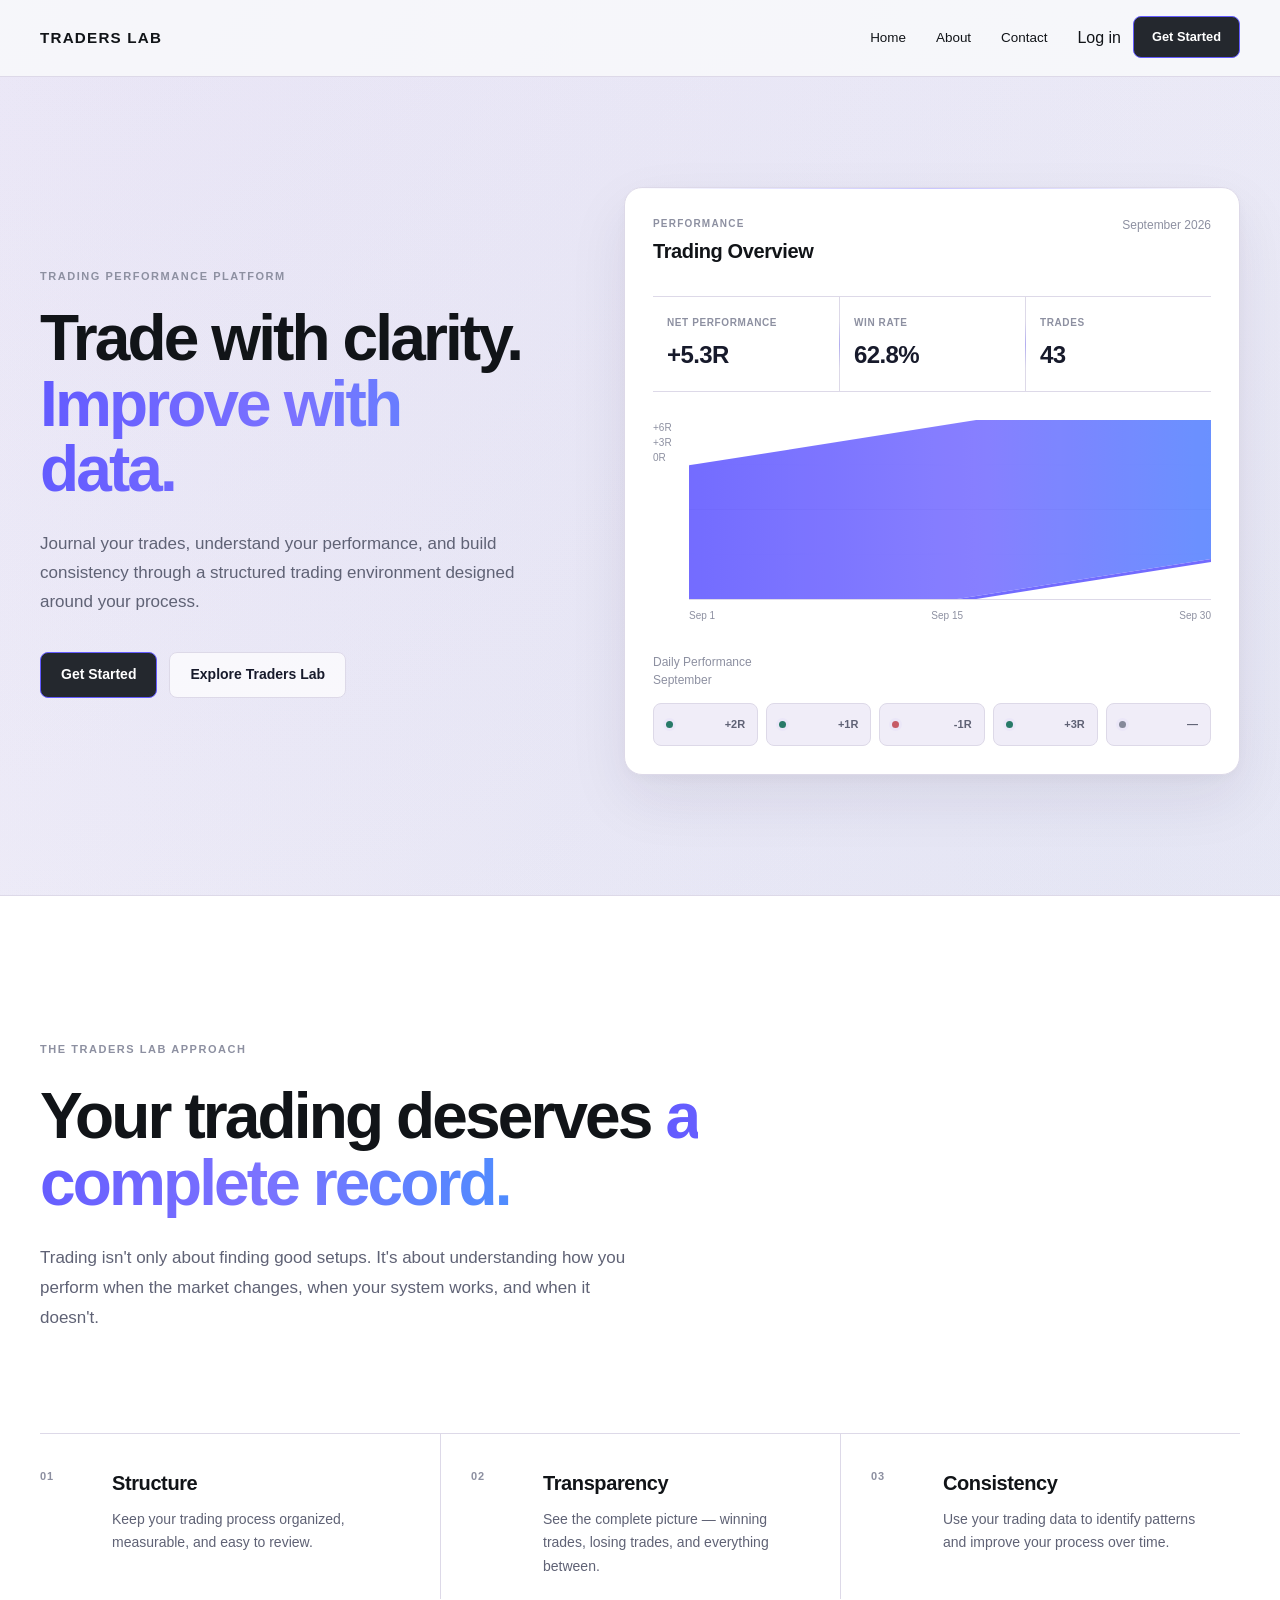
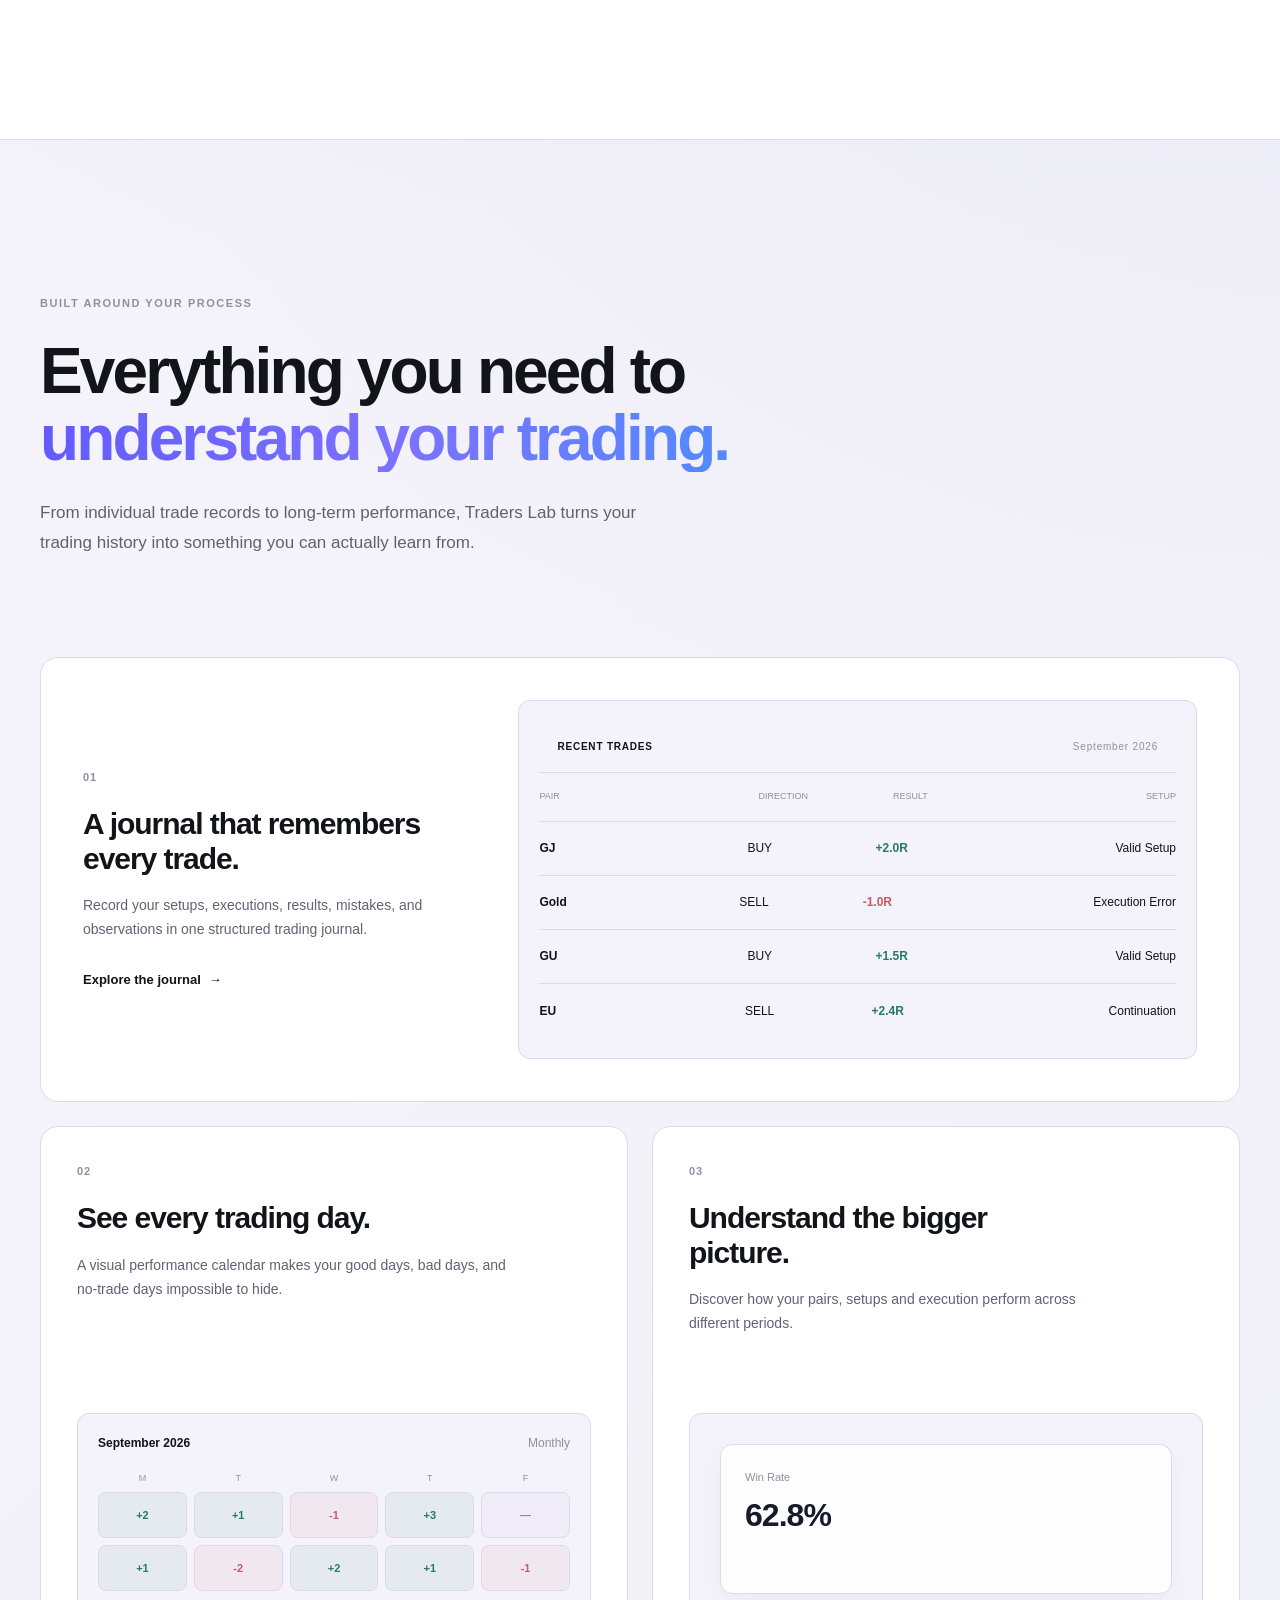
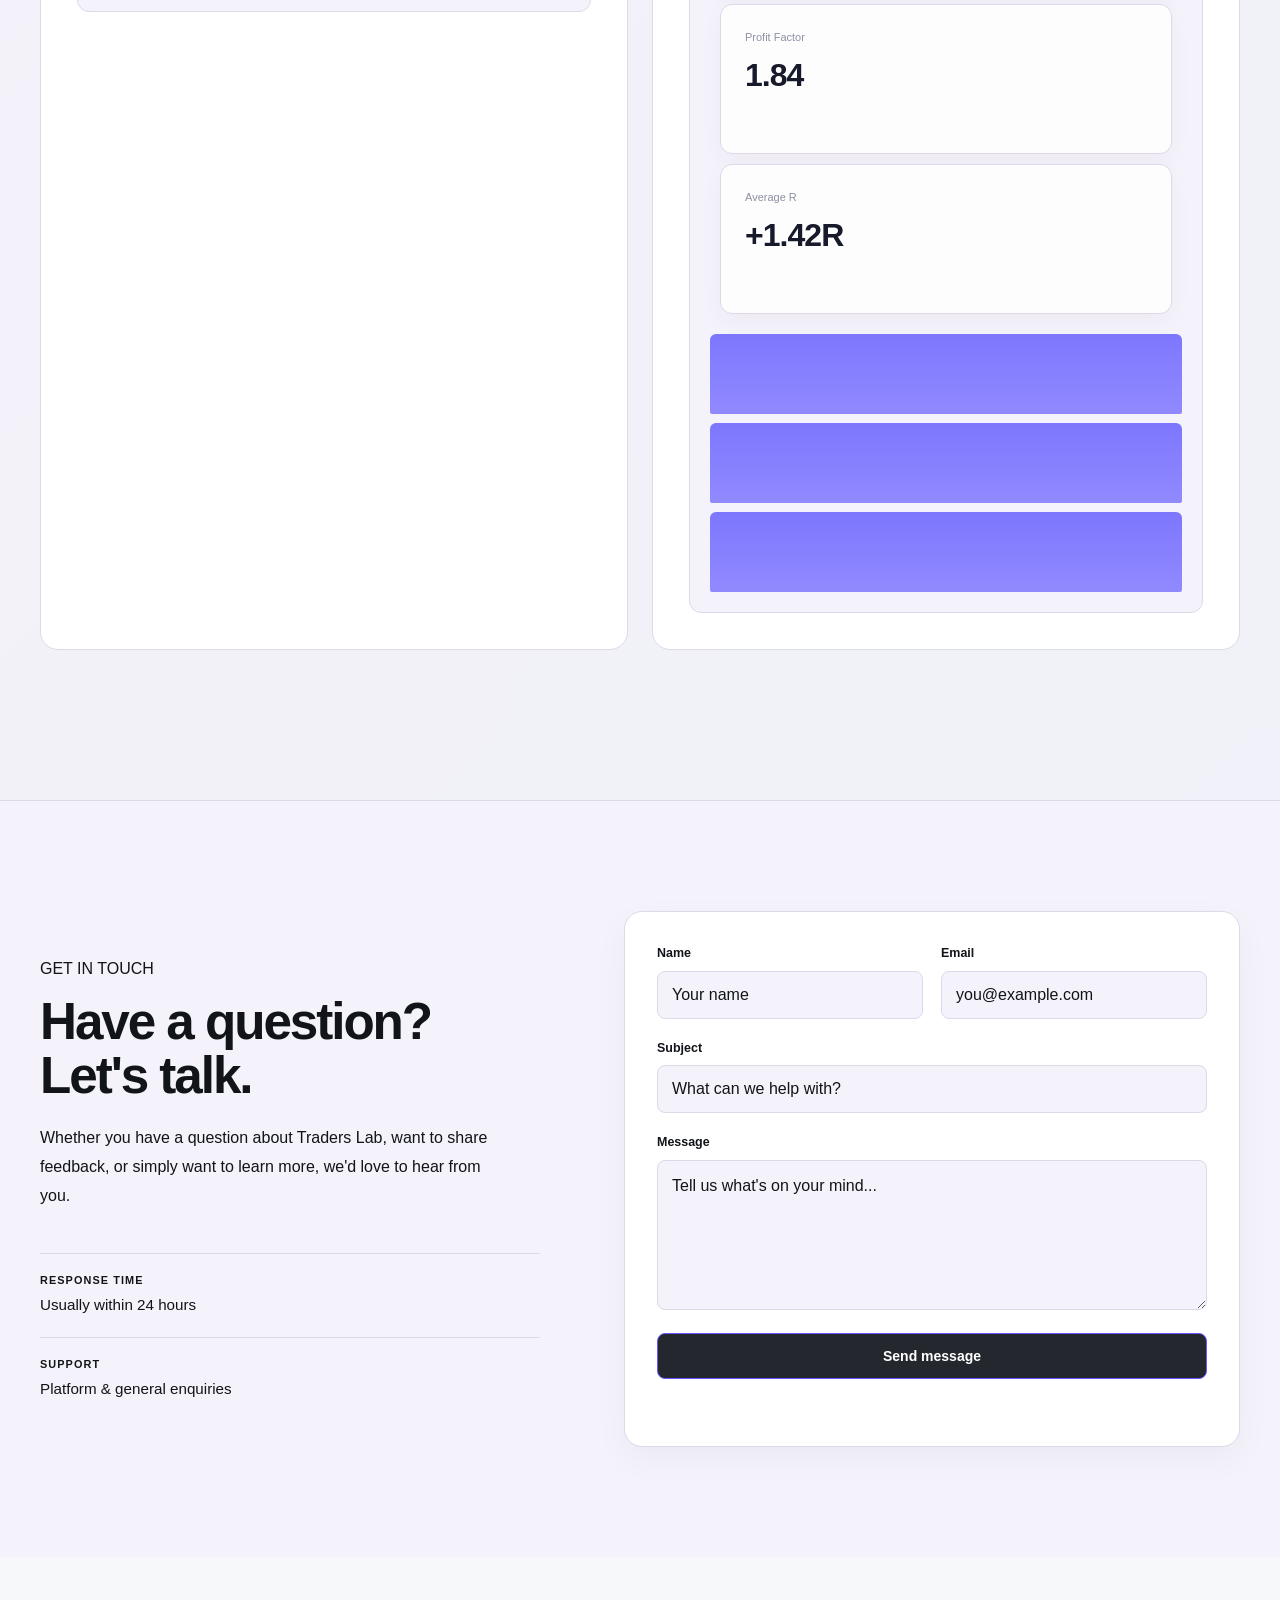
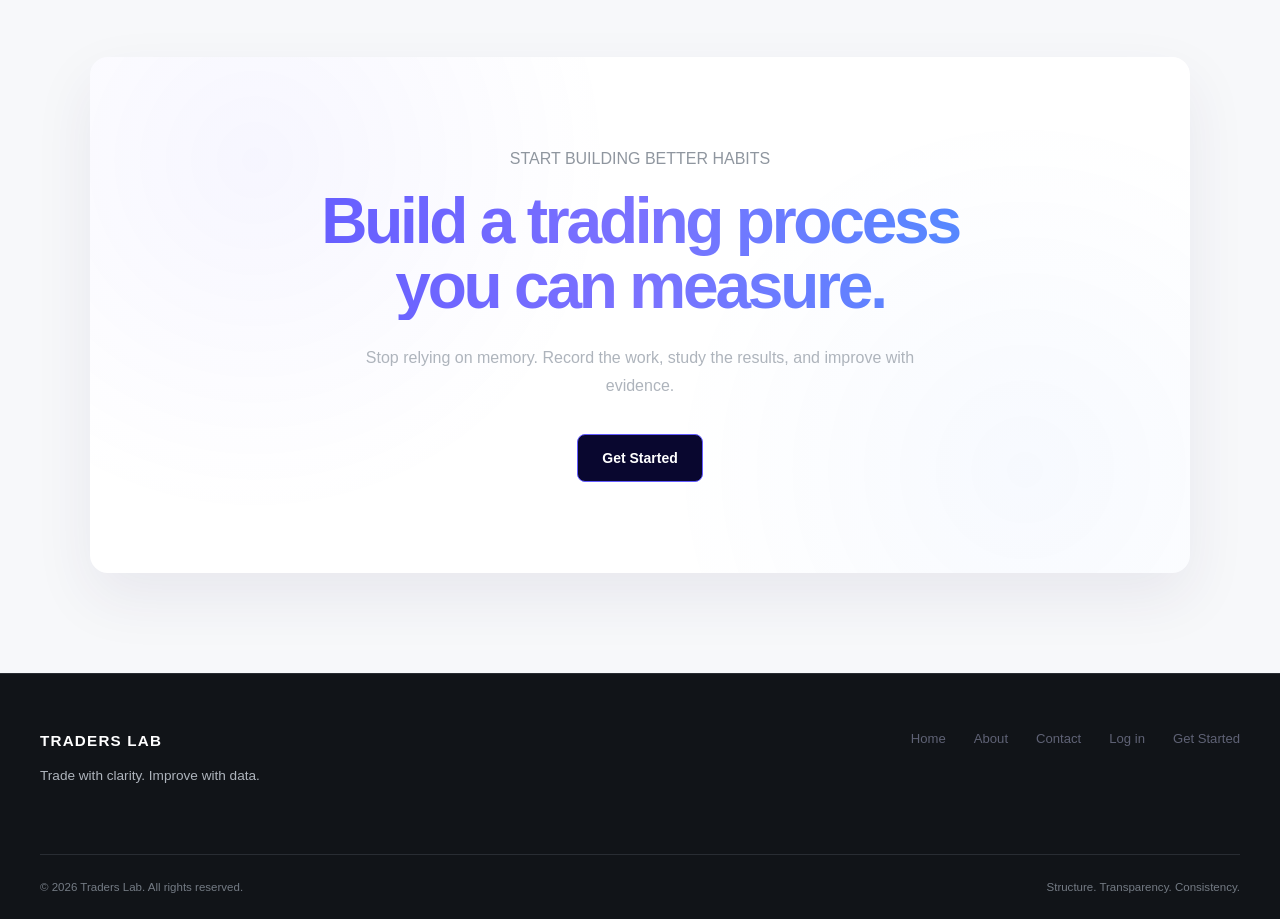
==== commit 83e7d83f: "Updated Version of  Traders Lab" ====
--- a/index.html
+++ b/index.html
@@ -5,10 +5,30 @@
     <meta charset="UTF-8">
     <meta name="viewport" content="width=device-width, initial-scale=1.0">
 
-<title>Traders Lab — Trade with clarity. Improve with data.</title>
-
-<link rel="stylesheet" href="css/style.css">
-
+    <link
+        rel="icon"
+        href="./assets/photo_2026-10-08_06-07-02.jpg?v=2"
+    >
+    <link
+        rel="shortcut icon"
+        href="./assets/photo_2026-10-08_06-07-02.jpg?v=2"
+    >
+
+    <!-- PWA -->
+    <link rel="manifest" href="manifest.json">
+    <meta name="theme-color" content="#F4F2FA">
+    <meta name="mobile-web-app-capable" content="yes">
+
+
+    <!-- iPhone / iPad -->
+    <meta name="apple-mobile-web-app-capable" content="yes">
+    <meta name="apple-mobile-web-app-status-bar-style" content="default">
+    <meta name="apple-mobile-web-app-title" content="Traders Lab">
+    <link rel="apple-touch-icon" href="assets/photo_2026-10-08_06-07-02.jpg">
+
+    <title>Traders Lab — Trade with clarity. Improve with data.</title>
+
+    <link rel="stylesheet" href="css/style.css">
 </head>
 
 <body>
@@ -652,6 +672,13 @@
 </footer>
 
 <script src="js/contact.js"></script>
+<script>
+    if ("serviceWorker" in navigator) {
+        window.addEventListener("load", function () {
+            navigator.serviceWorker.register("./service-worker.js");
+        });
+    }
+</script>
 
 </body>
 </html>
--- a/css/style.css
+++ b/css/style.css
@@ -14,7 +14,23 @@
 
   body {
   font-family: Arial, Helvetica, sans-serif;
-  background: #f7f8fa;
+   background:
+        radial-gradient(
+            circle at 10% 0%,
+            rgba(124, 104, 196, 0.10),
+            transparent 32%
+        ),
+        radial-gradient(
+            circle at 90% 15%,
+            rgba(82, 124, 190, 0.08),
+            transparent 30%
+        ),
+        linear-gradient(
+            135deg,
+            #F7F5FC 0%,
+            #F3F1F9 50%,
+            #EEF2F8 100%
+        );
   color: #111418;
   line-height: 1.5;
   }
@@ -28,28 +44,37 @@
   DESIGN SYSTEM
   ========================================= */
 
-  :root{
-  --background: #f7f8fa;
-  --surface: #ffffff;
-  --surface-soft: #f1f3f5;
-
-  --border: #e4e7eb;
-
-  --text-primary: #111418;
-  --text-secondary: #5f6670;
-  --text-muted: #8b929c;
-
-  --profit: #16845b;
-  --loss: #c94b4b;
-  --neutral: #8a9099;
-
-  --container-width: 1200px;
-
-  --radius-sm: 8px;
-  --radius-md: 12px;
-  --radius-lg: 18px;
-
-  }
+:root {
+
+    --background: #F4F2FA;
+
+    --surface: #FFFFFF;
+
+    --surface-soft: #F0EDF8;
+
+    --border: #DDD9E8;
+
+    --text-primary: #171A2B;
+
+    --text-secondary: #5F6275;
+
+    --text-muted: #8D90A1;
+
+    --profit: #287A68;
+
+    --loss: #C65B67;
+
+    --neutral: #85899A;
+
+    --container-width: 1200px;
+
+    --radius-sm: 8px;
+
+    --radius-md: 12px;
+
+    --radius-lg: 18px;
+
+}
 
   /* =========================================
   GLOBAL
@@ -88,24 +113,64 @@
   transform: translateY(-1px);
   }
 
-  .btn-primary {
-  background: var(--text-primary);
-  color: #ffffff;
-  }
+ .btn-primary {
+    background: #635BFF;
+    color: #FFFFFF;
+    border: 1px solid #635BFF;
+
+    transition:
+        background-color 180ms ease,
+        transform 180ms ease,
+        box-shadow 180ms ease;
+}
+
+.btn-primary:hover {
+    background: #5149E6;
+    border-color: #5149E6;
+    transform: translateY(-2px);
+
+    box-shadow:
+        0 8px 20px rgba(99, 91, 255, 0.18);
+}
+
+.btn-primary:active {
+    transform: translateY(0);
+    box-shadow:
+        0 4px 10px rgba(99, 91, 255, 0.12);
+}
 
   .btn-primary {
   background: #24282e;
   }
 
-  .btn-secondary {
-  background: transparent;
-  border: 1px solid var(--border);
-  color: var(--text-primary);
-  }
-
-  .btn-secondary {
-  background: var(--surface);
-  }
+.btn-secondary {
+    background: rgba(255, 255, 255, 0.7);
+    border: 1px solid var(--border);
+    color: var(--text-primary);
+
+    transition:
+        background-color 180ms ease,
+        border-color 180ms ease,
+        color 180ms ease,
+        transform 180ms ease,
+        box-shadow 180ms ease;
+}
+
+.btn-secondary:hover {
+    background: #FFFFFF;
+    border-color: #635BFF;
+    color: #635BFF;
+    transform: translateY(-2px);
+
+    box-shadow:
+        0 8px 20px rgba(99, 91, 255, 0.08);
+}
+
+.btn-secondary:active {
+    transform: translateY(0);
+    box-shadow:
+        0 4px 10px rgba(99, 91, 255, 0.05);
+}
 
   /* =========================================
   NAVIGATION
@@ -157,16 +222,23 @@
 }
 
 .nav-links a::after {
-  content: "";
-  position: absolute;
-  left: 0;
-  bottom: -8px;
-  width: 100%;
-  height: 1px;
-  background: var(--primary-text);
-  transform: scaleX(0);
-  transform-origin: center;
-  transition: transform 0.2s ease;
+    content: "";
+    position: absolute;
+    left: 50%;
+    bottom: -8px;
+    width: 100%;
+    height: 2px;
+    border-radius: 999px;
+    background: #635BFF;
+
+    transform: translateX(-50%) scaleX(0);
+    transform-origin: center;
+
+    transition:
+        transform 0.25s ease,
+        opacity 0.25s ease;
+
+    opacity: 0;
 }
 
 .nav-links a:hover {
@@ -174,7 +246,17 @@
 }
 
 .nav-links a:hover::after {
-  transform: scaleX(1);
+    transform: translateX(-50%) scaleX(1);
+    opacity: 1;
+}
+
+.nav-links a.active {
+    color: var(--primary-text);
+}
+
+.nav-links a.active::after {
+    transform: translateX(-50%) scaleX(1);
+    opacity: 1;
 }
 
 .nav-actions {
@@ -306,10 +388,20 @@
   font-weight: 700;
   }
 
-  .hero h1 span {
-  display: block;
-  color: var(--text-secondary);
-  }
+.hero h1 span {
+    display: block;
+
+    background: linear-gradient(
+        90deg,
+        #635BFF 0%,
+        #7B72FF 50%,
+        #4F8CFF 100%
+    );
+
+    -webkit-background-clip: text;
+    -webkit-text-fill-color: transparent;
+    background-clip: text;
+}
 
   .hero-description {
   max-width: 500px;
@@ -341,11 +433,30 @@
   background: var(--surface);
   border: 1px solid var(--border);
   border-radius: var(--radius-lg);
+  overflow: hidden;
+  position: relative;
 
   box-shadow:
-      0 20px 50px rgba(17, 20, 24, 0.06);
-
-  }
+        0 24px 60px rgba(34, 30, 70, 0.08),
+        0 4px 14px rgba(34, 30, 70, 0.04);
+
+  }
+
+  .hero-preview::before {
+    content: "";
+    position: absolute;
+    top: 0;
+    left: 0;
+    right: 0;
+    height: 1px;
+
+    background: linear-gradient(
+        90deg,
+        transparent,
+        rgba(99, 91, 255, 0.35),
+        transparent
+    );
+}
 
   .preview-header {
   display: flex;
@@ -400,20 +511,43 @@
   border-left: 1px solid var(--border);
   }
 
-  .preview-stat span {
-  display: block;
-
-  margin-bottom: 5px;
-
-  font-size: 11px;
-  color: var(--text-muted);
-
-  }
-
-  .preview-stat strong {
-  font-size: 22px;
-  letter-spacing: -0.02em;
-  }
+ .preview-stat span {
+    display: block;
+    margin-bottom: 7px;
+    font-size: 10px;
+    font-weight: 600;
+    letter-spacing: 0.06em;
+    text-transform: uppercase;
+    color: var(--text-muted);
+}
+
+.preview-stat + .preview-stat {
+    border-left: 1px solid var(--border);
+    position: relative;
+}
+
+.preview-stat + .preview-stat::before {
+    content: "";
+    position: absolute;
+    left: -1px;
+    top: 25%;
+    width: 1px;
+    height: 50%;
+
+    background: linear-gradient(
+        to bottom,
+        transparent,
+        rgba(99, 91, 255, 0.35),
+        transparent
+    );
+}
+
+.preview-stat strong {
+    font-size: 24px;
+    letter-spacing: -0.025em;
+    font-weight: 700;
+    color: var(--text-primary);
+}
 
   .profit {
   color: var(--profit);
@@ -439,44 +573,57 @@
 
   }
 
-  .chart-area {
-  position: relative;
-
-  height: 180px;
-
-  margin-left: 36px;
-
-  overflow: hidden;
-
-  border-bottom: 1px solid var(--border);
-  background:
-      linear-gradient(
-          to bottom,
-          transparent 49.5%,
-          var(--border) 50%,
-          transparent 50.5%
-      );
-
-  }
-
-  .chart-line {
-  position: absolute;
-
-  width: 120%;
-  height: 100%;
-
-  left: -5%;
-  top: 0;
-
-  border-bottom: 3px solid var(--profit);
-
-  transform:
-      skewY(-8deg)
-      rotate(-1deg);
-
-  opacity: 0.9;
-
-  }
+ .chart-area {
+    position: relative;
+    height: 180px;
+    margin-left: 36px;
+    overflow: hidden;
+
+    border-bottom: 1px solid var(--border);
+
+    background:
+        linear-gradient(
+            to bottom,
+            transparent 24.5%,
+            rgba(99, 91, 255, 0.06) 25%,
+            transparent 25.5%
+        ),
+        linear-gradient(
+            to bottom,
+            transparent 49.5%,
+            var(--border) 50%,
+            transparent 50.5%
+        ),
+        linear-gradient(
+            to bottom,
+            transparent 74.5%,
+            rgba(99, 91, 255, 0.06) 75%,
+            transparent 75.5%
+        );
+}
+
+.chart-line {
+    position: absolute;
+    width: 120%;
+    height: 100%;
+    left: -5%;
+    top: 0;
+
+    border-bottom: 3px solid #635BFF;
+
+    background: linear-gradient(
+        90deg,
+        #635BFF,
+        #7B72FF,
+        #4F8CFF
+    );
+
+    transform:
+        skewY(-8deg)
+        rotate(-1deg);
+
+    opacity: 0.9;
+}
 
   .chart-dates {
   display: flex;
@@ -520,27 +667,41 @@
   gap: 8px;
   }
 
-  .day {
-  padding: 12px;
-
-  display: flex;
-  align-items: center;
-  justify-content: space-between;
-
-  border: 1px solid var(--border);
-  border-radius: var(--radius-sm);
-
-  font-size: 12px;
-
-  }
-
-  .day span {
-  width: 7px;
-  height: 7px;
-
-  border-radius: 50%;
-
-  }
+ .day {
+    padding: 12px;
+
+    display: flex;
+    align-items: center;
+    justify-content: space-between;
+
+    border: 1px solid var(--border);
+    border-radius: var(--radius-sm);
+
+    background: var(--surface-soft);
+
+    font-size: 12px;
+
+    transition:
+        border-color 180ms ease,
+        background-color 180ms ease,
+        transform 180ms ease;
+}
+
+.day:hover {
+    background: var(--surface);
+    border-color: rgba(99, 91, 255, 0.25);
+    transform: translateY(-2px);
+}
+
+.day span {
+    width: 7px;
+    height: 7px;
+
+    border-radius: 50%;
+
+    box-shadow:
+        0 0 0 3px rgba(99, 91, 255, 0.04);
+}
 
   .profit-day span {
   background: var(--profit);
@@ -554,9 +715,11 @@
   background: var(--neutral);
   }
 
-  .day strong {
-  font-size: 11px;
-  }
+.day strong {
+    font-size: 11px;
+    font-weight: 650;
+    color: var(--text-secondary);
+}
 
   /* =========================================
   RESPONSIVE
@@ -661,9 +824,18 @@
 
   }
 
-  .philosophy-intro h2 span {
-  color: var(--text-secondary);
-  }
+.philosophy-intro h2 span {
+    background: linear-gradient(
+        90deg,
+        #635BFF 0%,
+        #7B72FF 50%,
+        #4F8CFF 100%
+    );
+
+    -webkit-background-clip: text;
+    -webkit-text-fill-color: transparent;
+    background-clip: text;
+}
 
   .philosophy-intro p {
   max-width: 600px;
@@ -724,6 +896,24 @@
   color: var(--text-secondary);
   }
 
+  .principle {
+    transition:
+        transform 180ms ease,
+        border-color 180ms ease;
+}
+
+.principle:hover {
+    transform: translateY(-3px);
+}
+
+.principle-number {
+    transition: color 180ms ease;
+}
+
+.principle:hover .principle-number {
+    color: #635BFF;
+}
+
   /* =========================================
   PHILOSOPHY RESPONSIVE
   ========================================= */
@@ -772,10 +962,20 @@
   letter-spacing: -0.045em;
   }
 
-  .showcase-heading h2 span {
-  display: block;
-  color: var(--text-secondary);
-  }
+.showcase-heading h2 span {
+    display: block;
+
+    background: linear-gradient(
+        90deg,
+        #635BFF 0%,
+        #7B72FF 50%,
+        #4F8CFF 100%
+    );
+
+    -webkit-background-clip: text;
+    -webkit-text-fill-color: transparent;
+    background-clip: text;
+}
 
   .showcase-heading p {
   max-width: 600px;
@@ -801,6 +1001,22 @@
   border-radius: var(--radius-lg)
   }
 
+  .showcase-feature {
+    transition:
+        transform 220ms ease,
+        border-color 220ms ease,
+        box-shadow 220ms ease;
+}
+
+.showcase-feature:hover {
+    transform: translateY(-4px);
+
+    border-color: rgba(99, 91, 255, 0.28);
+
+    box-shadow:
+        0 18px 45px rgba(45, 40, 90, 0.08);
+}
+
   .feature-number {
   display: block;
   margin-bottom: 22px;
@@ -853,6 +1069,7 @@
   border: 1px solid var(--border);
   border-radius: var(--radius-md);
   background: var(--background);
+  padding: 20px;
   }
 
   .journal-header {
@@ -921,6 +1138,26 @@
   min-height: 230px;
   }
 
+  .showcase-card {
+    transition:
+        transform 200ms ease,
+        border-color 200ms ease,
+        box-shadow 200ms ease;
+}
+
+.showcase-card:hover {
+    transform: translateY(-3px);
+
+    border-color: rgba(99, 91, 255, 0.22);
+
+    box-shadow:
+        0 14px 35px rgba(45, 40, 90, 0.06);
+}
+
+.showcase-card:hover .feature-number {
+    color: #635BFF;
+}
+
   /* =========================================
   CALENDAR PREVIEW
   ========================================= */
@@ -958,30 +1195,48 @@
     color: var(--text-muted);
     }
 
-  .calendar-days span {
+.calendar-days span {
     min-height: 46px;
+
     display: flex;
     align-items: center;
     justify-content: center;
+
     border: 1px solid var(--border);
     border-radius: var(--radius-sm);
+
     font-size: 11px;
     font-weight: 600;
-    }
-
-  .calendar-profit {
-  color: var(--profit);
-  background: rgba(22, 132, 91, 0.05);
-  }
-
-  .calendar-loss {
-  color: var(--loss);
-  background: rgba(201, 75, 75, 0.05);
-  }
-
-  .calendar-neutral {
-  color: var(--neutral);
-  }
+
+    transition:
+        transform 180ms ease,
+        border-color 180ms ease,
+        box-shadow 180ms ease;
+}
+
+.calendar-days span:hover {
+    transform: translateY(-2px);
+
+    border-color: rgba(99, 91, 255, 0.28);
+
+    box-shadow:
+        0 6px 16px rgba(45, 40, 90, 0.06);
+}
+
+.calendar-profit {
+    color: var(--profit);
+    background: rgba(40, 122, 104, 0.07);
+}
+
+.calendar-loss {
+    color: var(--loss);
+    background: rgba(198, 91, 103, 0.07);
+}
+
+.calendar-neutral {
+    color: var(--neutral);
+    background: var(--surface-soft);
+}
 
   /* =========================================
   ANALYTICS PREVIEW
@@ -1019,20 +1274,45 @@
     margin-top: 20px;
   }
 
-  .analytics-bars div {
-    width: 100%;
-    height: 5px;
-    overflow: hidden;
-    border-radius: 99px;
-    background: var(--border);
-
-  }
+.analytics-bars div {
+    position: relative;
+
+    flex: 1;
+
+    min-height: 80px;
+
+    border-radius: 6px 6px 2px 2px;
+
+    background: linear-gradient(
+        180deg,
+        #635BFF 0%,
+        #7B72FF 100%
+    );
+
+    opacity: 0.82;
+
+    transition:
+        height 220ms ease,
+        opacity 180ms ease,
+        transform 180ms ease;
+}
+
+.analytics-bars div:hover {
+    opacity: 1;
+    transform: translateY(-3px);
+
+    box-shadow:
+        0 8px 18px rgba(99, 91, 255, 0.16);
+}
 
   .analytics-bars span {
       display: block;
       height: 100%;
       border-radius: inherit;
       background: var(--text-primary);
+        color: var(--text-muted);
+        font-size: 10px;
+        font-weight: 600;
 
   }
 
@@ -1077,6 +1357,19 @@
   }
 
   }
+
+  .trade-row {
+    transition:
+        background-color 180ms ease,
+        border-color 180ms ease,
+        transform 180ms ease;
+}
+
+.trade-row:hover {
+    background: var(--surface-soft);
+    border-color: rgba(99, 91, 255, 0.18);
+    transform: translateX(3px);
+}
 
   /* CONTACT SECTION */
 
@@ -1209,6 +1502,53 @@
 margin-top: 4px;
 }
 
+
+.input-group input,
+.input-group textarea {
+    transition:
+        border-color 180ms ease,
+        box-shadow 180ms ease,
+        background-color 180ms ease;
+}
+
+.input-group input:focus,
+.input-group textarea:focus {
+    outline: none;
+
+    border-color: #635BFF;
+
+    background: #FFFFFF;
+
+    box-shadow:
+        0 0 0 3px rgba(99, 91, 255, 0.10);
+}
+
+.input-group:focus-within label {
+    color: #635BFF;
+}
+
+.contact-button {
+    transition:
+        background-color 180ms ease,
+        transform 180ms ease,
+        box-shadow 180ms ease;
+}
+
+.contact-button:hover {
+    background: #5149E6;
+    transform: translateY(-2px);
+
+    box-shadow:
+        0 8px 20px rgba(99, 91, 255, 0.18);
+}
+
+.contact-button:active {
+    transform: translateY(0);
+
+    box-shadow:
+        0 4px 10px rgba(99, 91, 255, 0.10);
+}
+
 @media (max-width: 800px) {
 .contact-section {
 padding: 80px 0;
@@ -1246,10 +1586,21 @@
   max-width: 1100px;
   margin: 0 auto;
   padding: 90px 40px;
-  background: #111418;
   border-radius: 18px;
   text-align: center;
   box-sizing: border-box;
+    background:
+        radial-gradient(
+            circle at 15% 20%,
+            rgba(99, 91, 255, 0.055),
+            transparent 35%
+        ),
+        radial-gradient(
+            circle at 85% 80%,
+            rgba(39, 109, 241, 0.04),
+            transparent 35%
+        ),
+        var(--surface);
 }
 
 .final-cta .section-eyebrow {
@@ -1264,6 +1615,23 @@
   font-size: clamp(2.6rem, 5vw, 4.6rem);
   line-height: 1.02;
   letter-spacing: -0.05em;
+    background: linear-gradient(
+        90deg,
+        #635BFF 0%,
+        #7B72FF 50%,
+        #4F8CFF 100%
+    );
+
+    -webkit-background-clip: text;
+    -webkit-text-fill-color: transparent;
+    background-clip: text;
+}
+
+.final-cta-box {
+    border-color: rgba(99, 91, 255, 0.10);
+
+    box-shadow:
+        0 24px 60px rgba(45, 40, 90, 0.08);
 }
 
 .final-cta h2 span {
@@ -1285,19 +1653,37 @@
   justify-content: center;
   min-height: 48px;
   padding: 0 24px;
-  background: #ffffff;
   color: #111418;
   border: 1px solid #ffffff;
   border-radius: 8px;
   text-decoration: none;
   font-weight: 600;
-  transition: all 0.2s ease;
+    background: #09072f;
+    border: 1px solid #635BFF;
+    color: #FFFFFF;
+
+    transition:
+        background-color 180ms ease,
+        transform 180ms ease,
+        box-shadow 180ms ease;
 }
 
 .final-cta-button:hover {
-  background: #f1f3f5;
-  border-color: #f1f3f5;
-  transform: translateY(-1px);
+    background: #4a41e7;
+    border-color: #5149E6;
+    color: #FFFFFF;
+
+    transform: translateY(-2px);
+
+    box-shadow:
+        0 8px 20px rgba(99, 91, 255, 0.18);
+}
+
+.final-cta-button:active {
+    transform: translateY(0);
+
+    box-shadow:
+        0 4px 10px rgba(99, 91, 255, 0.12);
 }
 
 @media (max-width: 700px) {
@@ -1373,14 +1759,41 @@
 }
 
 .footer-links a {
-  color: #aeb4bc;
   text-decoration: none;
   font-size: 0.82rem;
   font-weight: 500;
+    position: relative;
+    color: var(--text-secondary);
+    text-decoration: none;
+
+    transition: color 180ms ease;
+}
+
+.footer-links a::after {
+    content: "";
+
+    position: absolute;
+    left: 0;
+    bottom: -5px;
+
+    width: 100%;
+    height: 1px;
+
+    background: #635BFF;
+
+    transform: scaleX(0);
+    transform-origin: center;
+
+    transition:
+        transform 180ms ease;
 }
 
 .footer-links a:hover {
-  color: #ffffff;
+    color: #635BFF;
+}
+
+.footer-links a:hover::after {
+    transform: scaleX(1);
 }
 
 .footer-bottom {
@@ -1642,6 +2055,20 @@
   box-shadow: 0 7px 16px rgba(17, 20, 24, 0.08);
 }
 
+.calendar-day {
+    transition:
+        transform 180ms ease,
+        border-color 180ms ease,
+        box-shadow 180ms ease;
+}
+
+.calendar-day:hover {
+    transform: translateY(-2px);
+    border-color: rgba(99, 91, 255, 0.28);
+    box-shadow:
+        0 6px 16px rgba(45, 40, 90, 0.06);
+}
+
 
 /* =========================================
    CONTACT FORM
@@ -1871,7 +2298,7 @@
 .auth-form {
     display: flex;
     flex-direction: column;
-    gap: 18px;
+    gap: 20px;
 }
 
 .form-group {
@@ -1881,54 +2308,68 @@
 }
 
 .form-group label {
-    font-size: 14px;
+    font-size: 13px;
     font-weight: 600;
+    letter-spacing: 0.01em;
     color: var(--primary-text);
 }
 
 .form-group input {
     width: 100%;
-    padding: 13px 14px;
+    min-height: 48px;
+    padding: 0 14px;
+
     border: 1px solid var(--border);
     border-radius: var(--radius-sm);
-    background: var(--surface);
+
+    background: rgba(255, 255, 255, 0.78);
     color: var(--primary-text);
-    font-size: 15px;
+
+    font-size: 14px;
     font-family: inherit;
+
     outline: none;
+    box-sizing: border-box;
+
     transition:
-        border-color 0.2s ease,
-        box-shadow 0.2s ease,
-        transform 0.2s ease;
-    box-sizing: border-box;
+        border-color 180ms ease,
+        background-color 180ms ease,
+        box-shadow 180ms ease,
+        transform 180ms ease;
 }
 
 .form-group input::placeholder {
     color: var(--muted-text);
 }
 
+.form-group input:hover {
+    border-color: rgba(99, 91, 255, 0.22);
+    background: var(--surface);
+}
+
 .form-group input:focus {
-    border-color: #aeb5bd;
-    box-shadow: 0 0 0 3px rgba(17, 20, 24, 0.05);
-}
-
-.form-group input:hover {
-    border-color: #c8cdd3;
+    border-color: #635BFF;
+    background: #FFFFFF;
+
+    box-shadow:
+        0 0 0 3px rgba(99, 91, 255, 0.10),
+        0 4px 12px rgba(45, 40, 90, 0.04);
 }
 
 .auth-message {
     min-height: 18px;
-    margin: -2px 0 0;
+    margin: -4px 0 0;
+
     font-size: 0.78rem;
     line-height: 1.5;
 }
 
 .auth-message.error {
-    color: #b42318;
+    color: var(--loss);
 }
 
 .auth-message.success {
-    color: #2f6b45;
+    color: var(--profit);
 }
 
 /* ================================
@@ -2089,6 +2530,212 @@
 }
 
 
+/* ================================
+   MOBILE SIDEBAR
+================================ */
+
+.mobile-menu-button {
+    display: none;
+}
+
+.mobile-sidebar-overlay {
+    display: none;
+}
+
+
+/* Mobile */
+
+@media (max-width: 768px) {
+
+    /* ================================
+       MOBILE HAMBURGER
+    ================================= */
+
+    .mobile-menu-button {
+        position: fixed;
+
+        top: 16px;
+        right: 16px;
+        left: auto;
+
+        width: 42px;
+        height: 42px;
+
+        display: flex;
+        align-items: center;
+        justify-content: center;
+
+        padding: 0;
+
+        border: 1px solid var(--border);
+        border-radius: var(--radius-sm);
+
+        background: var(--surface);
+        color: var(--primary-text);
+
+        cursor: pointer;
+
+        z-index: 1200;
+    }
+
+
+    .mobile-menu-button span {
+        position: relative;
+
+        width: 18px;
+        height: 2px;
+
+        display: block;
+
+        background: currentColor;
+        border-radius: 2px;
+
+        transition: background 0.2s ease;
+    }
+
+
+    .mobile-menu-button span::before,
+    .mobile-menu-button span::after {
+        content: "";
+
+        position: absolute;
+
+        left: 0;
+
+        width: 18px;
+        height: 2px;
+
+        background: currentColor;
+        border-radius: 2px;
+
+        transition:
+            transform 0.2s ease,
+            top 0.2s ease;
+    }
+
+
+    .mobile-menu-button span::before {
+        top: -6px;
+    }
+
+
+    .mobile-menu-button span::after {
+        top: 6px;
+    }
+
+
+    /* ================================
+       PAGE CONTENT
+    ================================= */
+
+    .app-main {
+        width: 100% !important;
+        max-width: 100% !important;
+        min-width: 0;
+
+        margin-left: 0 !important;
+
+        padding-top: 68px;
+    }
+
+
+    /* ================================
+       HAMBURGER → CLOSE
+    ================================= */
+
+    body.mobile-menu-open .mobile-menu-button span {
+        background: transparent;
+    }
+
+
+    body.mobile-menu-open .mobile-menu-button span::before {
+        top: 0;
+
+        transform: rotate(45deg);
+    }
+
+
+    body.mobile-menu-open .mobile-menu-button span::after {
+        top: 0;
+
+        transform: rotate(-45deg);
+    }
+
+
+    /* ================================
+       MOBILE SIDEBAR
+    ================================= */
+
+    .app-sidebar {
+        position: fixed !important;
+
+        top: 0 !important;
+        left: 0 !important;
+        right: auto !important;
+        bottom: 0 !important;
+
+        width: min(280px, 82vw) !important;
+        height: 100vh !important;
+        min-height: 100vh !important;
+
+        margin: 0 !important;
+
+        z-index: 1100;
+
+        transform: translate3d(-100%, 0, 0);
+
+        transition: transform 0.25s ease;
+
+        overflow-y: auto;
+    }
+
+
+    body.mobile-menu-open .app-sidebar {
+        transform: translate3d(0, 0, 0);
+    }
+
+
+    /* ================================
+       OVERLAY
+    ================================= */
+
+    .mobile-sidebar-overlay {
+        position: fixed !important;
+
+        inset: 0;
+
+        width: 100vw;
+        height: 100vh;
+
+        z-index: 1000;
+
+        display: block;
+
+        background: rgba(17, 20, 24, 0.22);
+
+        opacity: 0;
+        visibility: hidden;
+
+        transition:
+            opacity 0.25s ease,
+            visibility 0.25s ease;
+    }
+
+
+    body.mobile-menu-open .mobile-sidebar-overlay {
+        opacity: 1;
+        visibility: visible;
+    }
+
+
+    body {
+        overflow-x: hidden;
+    }
+
+}
+
+
+
 /* Main application area */
 
 .app-main {
@@ -2136,6 +2783,10 @@
 
 /* Temporary dashboard area */
 
+/* ================================
+   DASHBOARD PLACEHOLDER
+================================ */
+
 .dashboard-placeholder {
     max-width: 1200px;
     margin: 60px auto 0;
@@ -2145,7 +2796,8 @@
     border: 1px solid var(--border);
     border-radius: var(--radius-lg);
 
-    box-shadow: 0 12px 30px rgba(17, 20, 24, 0.04);
+    box-shadow:
+        0 18px 45px rgba(45, 40, 90, 0.06);
 }
 
 .dashboard-placeholder h2 {
@@ -2164,7 +2816,9 @@
 }
 
 
-/* Responsive */
+/* ================================
+   RESPONSIVE APP LAYOUT
+================================ */
 
 @media (max-width: 800px) {
 
@@ -2180,12 +2834,21 @@
 
 }
 
+@media (max-width: 768px) {
+
+    .app-main {
+        padding-top: 72px;
+    }
+
+}
+
 @media (max-width: 650px) {
 
     .app-sidebar {
         position: static;
         width: 100%;
         min-height: auto;
+
         border-right: none;
         border-bottom: 1px solid var(--border);
     }
@@ -2206,6 +2869,7 @@
 
 }
 
+
 /* ================================
    DASHBOARD V2
 ================================ */
@@ -2216,7 +2880,9 @@
 }
 
 
-/* Header */
+/* ================================
+   DASHBOARD HEADER
+================================ */
 
 .dashboard-header {
     display: flex;
@@ -2268,29 +2934,54 @@
 }
 
 
-/* Performance hero */
+/* ================================
+   PERFORMANCE HERO
+================================ */
 
 .performance-hero {
     position: relative;
+
     min-height: 380px;
-
     padding: 42px 42px 30px;
 
     box-sizing: border-box;
-
     overflow: hidden;
 
-    background: var(--surface);
+    background:
+        radial-gradient(
+            circle at 88% 15%,
+            rgba(99, 91, 255, 0.055),
+            transparent 34%
+        ),
+        radial-gradient(
+            circle at 12% 85%,
+            rgba(79, 140, 255, 0.035),
+            transparent 32%
+        ),
+        var(--surface);
 
     border: 1px solid var(--border);
     border-radius: 22px;
 
     box-shadow:
-        0 20px 50px rgba(17, 20, 24, 0.05);
+        0 22px 55px rgba(45, 40, 90, 0.07),
+        0 4px 14px rgba(45, 40, 90, 0.025);
 
     display: flex;
     flex-direction: column;
     justify-content: space-between;
+
+    transition:
+        border-color 220ms ease,
+        box-shadow 220ms ease;
+}
+
+.performance-hero:hover {
+    border-color: rgba(99, 91, 255, 0.14);
+
+    box-shadow:
+        0 26px 65px rgba(45, 40, 90, 0.085),
+        0 5px 16px rgba(45, 40, 90, 0.03);
 }
 
 .performance-hero-content {
@@ -2311,6 +3002,7 @@
 .performance-value {
     font-size: clamp(56px, 7vw, 86px);
     line-height: 0.95;
+
     letter-spacing: -0.06em;
     font-weight: 700;
 
@@ -2338,7 +3030,9 @@
 }
 
 
-/* Chart */
+/* ================================
+   PERFORMANCE CHART
+================================ */
 
 .performance-chart {
     position: absolute;
@@ -2368,7 +3062,6 @@
     height: 1px;
 
     background: var(--border);
-
     opacity: 0.55;
 }
 
@@ -2387,7 +3080,7 @@
 .chart-line {
     fill: none;
 
-    stroke: var(--profit);
+    stroke: #635BFF;
     stroke-width: 2.5;
 
     vector-effect: non-scaling-stroke;
@@ -2402,12 +3095,15 @@
 
 .chart-point {
     fill: var(--surface);
-    stroke: var(--profit);
+
+    stroke: #635BFF;
     stroke-width: 3;
 }
 
 
-/* Chart period selector */
+/* ================================
+   PERFORMANCE PERIOD SELECTOR
+================================ */
 
 .performance-period {
     position: relative;
@@ -2421,7 +3117,7 @@
 
     padding: 4px;
 
-    background: var(--surface-soft);
+    background: rgba(240, 237, 248, 0.82);
 
     border: 1px solid var(--border);
     border-radius: 9px;
@@ -2446,31 +3142,34 @@
     cursor: pointer;
 
     transition:
-        background 0.2s ease,
-        color 0.2s ease,
-        transform 0.2s ease;
+        background-color 180ms ease,
+        color 180ms ease,
+        transform 180ms ease,
+        box-shadow 180ms ease;
 }
 
 .performance-period span:hover {
-    color: var(--primary-text);
+    color: #635BFF;
+
     transform: translateY(-1px);
 }
 
 .performance-period .period-active {
     background: var(--surface);
-    color: var(--primary-text);
-
-    box-shadow: 0 2px 8px rgba(17, 20, 24, 0.08);
-}
-
-
-/* Metrics */
+    color: #635BFF;
+
+    box-shadow:
+        0 3px 10px rgba(45, 40, 90, 0.08);
+}
+
+
+/* ================================
+   METRICS
+================================ */
 
 .metric-grid {
     display: grid;
-
     grid-template-columns: repeat(4, 1fr);
-
     gap: 14px;
 
     margin-top: 14px;
@@ -2484,7 +3183,7 @@
 
     box-sizing: border-box;
 
-    background: var(--surface);
+    background: rgba(255, 255, 255, 0.88);
 
     border: 1px solid var(--border);
     border-radius: var(--radius-md);
@@ -2494,18 +3193,21 @@
     justify-content: space-between;
 
     transition:
-        transform 0.25s ease,
-        box-shadow 0.25s ease,
-        border-color 0.25s ease;
+        transform 200ms ease,
+        box-shadow 200ms ease,
+        border-color 200ms ease,
+        background-color 200ms ease;
 }
 
 .metric-card:hover {
     transform: translateY(-3px);
 
-    border-color: #d6dae0;
+    background: var(--surface);
+
+    border-color: rgba(99, 91, 255, 0.20);
 
     box-shadow:
-        0 12px 30px rgba(17, 20, 24, 0.06);
+        0 14px 35px rgba(45, 40, 90, 0.07);
 }
 
 .metric-label {
@@ -2519,13 +3221,14 @@
 .metric-value {
     margin: 8px 0;
 
+    color: var(--primary-text);
+
     font-size: 27px;
     letter-spacing: -0.03em;
 }
 
 .metric-meta {
     color: var(--muted-text);
-
     font-size: 12px;
 }
 
@@ -2535,7 +3238,9 @@
 }
 
 
-/* Dashboard intro */
+/* ================================
+   DASHBOARD INTRO
+================================ */
 
 .dashboard-intro {
     margin-top: 70px;
@@ -2563,7 +3268,9 @@
 }
 
 
-/* Dashboard responsive */
+/* ================================
+   DASHBOARD RESPONSIVE
+================================ */
 
 @media (max-width: 900px) {
 
@@ -2585,7 +3292,6 @@
     }
 
 }
-
 
 @media (max-width: 650px) {
 
@@ -2631,32 +3337,53 @@
 
 }
 
+
 /* ================================
    DAILY PERFORMANCE + TRADING PULSE
 ================================ */
 
 .dashboard-activity {
     display: grid;
-    grid-template-columns: minmax(0, 1.5fr) minmax(320px, 1fr);
+
+    grid-template-columns:
+        minmax(0, 1.5fr)
+        minmax(320px, 1fr);
+
     gap: 24px;
+
     align-items: start;
 }
 
 
-/* Shared panels */
+/* ================================
+   SHARED PANELS
+================================ */
 
 .panel {
-    background: var(--surface);
+    background: rgba(255, 255, 255, 0.88);
 
     border: 1px solid var(--border);
     border-radius: var(--radius-lg);
 
     box-shadow:
-        0 12px 35px rgba(17, 20, 24, 0.035);
-}
-
-
-/* Panel header */
+        0 14px 38px rgba(45, 40, 90, 0.045);
+
+    transition:
+        border-color 200ms ease,
+        box-shadow 200ms ease;
+}
+
+.panel:hover {
+    border-color: rgba(99, 91, 255, 0.13);
+
+    box-shadow:
+        0 18px 44px rgba(45, 40, 90, 0.06);
+}
+
+
+/* ================================
+   PANEL HEADER
+================================ */
 
 .panel-header {
     display: flex;
@@ -2670,6 +3397,8 @@
 .panel-header h2 {
     margin: 0;
 
+    color: var(--primary-text);
+
     font-size: 20px;
     letter-spacing: -0.025em;
 }
@@ -2677,7 +3406,7 @@
 .panel-action {
     padding: 7px 11px;
 
-    background: transparent;
+    background: rgba(255, 255, 255, 0.65);
 
     border: 1px solid var(--border);
     border-radius: 7px;
@@ -2691,19 +3420,30 @@
     cursor: pointer;
 
     transition:
-        background 0.2s ease,
-        color 0.2s ease,
-        border-color 0.2s ease;
+        background-color 180ms ease,
+        color 180ms ease,
+        border-color 180ms ease,
+        transform 180ms ease,
+        box-shadow 180ms ease;
 }
 
 .panel-action:hover {
-    background: var(--surface-soft);
-    color: var(--primary-text);
-    border-color: #d3d7dc;
-}
-
-
-/* Calendar */
+    background: var(--surface);
+
+    color: #635BFF;
+
+    border-color: rgba(99, 91, 255, 0.24);
+
+    transform: translateY(-1px);
+
+    box-shadow:
+        0 5px 14px rgba(99, 91, 255, 0.06);
+}
+
+
+/* ================================
+   PERFORMANCE CALENDAR
+================================ */
 
 .performance-calendar {
     padding: 0 28px 28px;
@@ -2712,7 +3452,9 @@
 .calendar-weekdays,
 .calendar-grid {
     display: grid;
+
     grid-template-columns: repeat(7, 1fr);
+
     gap: 7px;
 }
 
@@ -2736,7 +3478,6 @@
     position: relative;
 
     min-height: 70px;
-
     padding: 9px;
 
     box-sizing: border-box;
@@ -2751,18 +3492,19 @@
     cursor: pointer;
 
     transition:
-        transform 0.2s ease,
-        border-color 0.2s ease,
-        box-shadow 0.2s ease;
+        transform 180ms ease,
+        border-color 180ms ease,
+        box-shadow 180ms ease,
+        background-color 180ms ease;
 }
 
 .calendar-day:not(.empty):hover {
     transform: translateY(-2px);
 
-    border-color: var(--border);
+    border-color: rgba(99, 91, 255, 0.20);
 
     box-shadow:
-        0 7px 18px rgba(17, 20, 24, 0.06);
+        0 8px 20px rgba(45, 40, 90, 0.06);
 }
 
 .calendar-day.empty {
@@ -2771,11 +3513,11 @@
 }
 
 .calendar-day.profitable {
-    background: rgba(22, 132, 91, 0.07);
+    background: rgba(40, 122, 104, 0.07);
 }
 
 .calendar-day.losing {
-    background: rgba(201, 75, 75, 0.07);
+    background: rgba(198, 91, 103, 0.07);
 }
 
 .calendar-day.neutral {
@@ -2808,12 +3550,13 @@
 
 .calendar-day small {
     color: var(--muted-text);
-
     font-size: 8px;
 }
 
 
-/* Trading Pulse */
+/* ================================
+   TRADING PULSE
+================================ */
 
 .trading-pulse {
     display: flex;
@@ -2831,12 +3574,11 @@
     background: var(--profit);
 
     box-shadow:
-        0 0 0 5px rgba(22, 132, 91, 0.08);
+        0 0 0 5px rgba(40, 122, 104, 0.08);
 }
 
 .pulse-summary {
     margin: 0 28px;
-
     padding: 20px 0;
 
     border-top: 1px solid var(--border);
@@ -2860,6 +3602,8 @@
 
     margin-bottom: 7px;
 
+    color: var(--primary-text);
+
     font-size: 19px;
     letter-spacing: -0.02em;
 }
@@ -2874,11 +3618,12 @@
 }
 
 
-/* Pulse stats */
+/* ================================
+   PULSE STATS
+================================ */
 
 .pulse-stats {
     display: grid;
-
     grid-template-columns: repeat(2, 1fr);
 
     padding: 8px 28px;
@@ -2895,6 +3640,7 @@
 
 .pulse-stat:nth-child(odd) {
     padding-right: 20px;
+
     border-right: 1px solid var(--border);
 }
 
@@ -2915,13 +3661,14 @@
 }
 
 .pulse-stat strong {
+    color: var(--primary-text);
+
     font-size: 16px;
     letter-spacing: -0.02em;
 }
 
 .pulse-stat small {
     color: var(--muted-text);
-
     font-size: 10px;
 }
 
@@ -2931,7 +3678,9 @@
 }
 
 
-/* Pulse footer */
+/* ================================
+   PULSE FOOTER
+================================ */
 
 .pulse-footer {
     margin-top: auto;
@@ -2941,6 +3690,7 @@
     display: flex;
     align-items: center;
     justify-content: space-between;
+
     gap: 15px;
 
     color: var(--muted-text);
@@ -2949,7 +3699,15 @@
 
     background: var(--surface-soft);
 
-    border-radius: 0 0 var(--radius-lg) var(--radius-lg);
+    border-radius:
+        0
+        0
+        var(--radius-lg)
+        var(--radius-lg);
+
+    transition:
+        background-color 180ms ease,
+        color 180ms ease;
 }
 
 .pulse-arrow {
@@ -2957,22 +3715,33 @@
 
     font-size: 15px;
 
-    transition: transform 0.2s ease;
+    transition:
+        transform 180ms ease,
+        color 180ms ease;
+}
+
+.pulse-footer:hover {
+    color: var(--text-secondary);
 }
 
 .pulse-footer:hover .pulse-arrow {
+    color: #635BFF;
+
     transform: translateX(3px);
 }
 
 
-/* Responsive */
+/* ================================
+   ACTIVITY RESPONSIVE
+================================ */
 
 @media (max-width: 1050px) {
+
     .dashboard-activity {
         grid-template-columns: 1fr;
     }
-}
-
+
+}
 
 @media (max-width: 650px) {
 
@@ -3026,6 +3795,7 @@
 
 }
 
+
 /* ================================
    RECENT TRADES + PAIR PERFORMANCE
 ================================ */
@@ -3033,17 +3803,20 @@
 .dashboard-trades {
     display: grid;
 
-    grid-template-columns: minmax(0, 1.25fr) minmax(320px, 0.75fr);
+    grid-template-columns:
+        minmax(0, 1.25fr)
+        minmax(320px, 0.75fr);
 
     gap: 14px;
 
     margin-top: 14px;
-
     padding-bottom: 80px;
 }
 
 
-/* Recent trades */
+/* ================================
+   RECENT TRADES
+================================ */
 
 .trade-list {
     padding: 0 28px 18px;
@@ -3067,8 +3840,9 @@
     border-bottom: 1px solid var(--border);
 
     transition:
-        transform 0.2s ease,
-        padding-left 0.2s ease;
+        transform 180ms ease,
+        background-color 180ms ease,
+        border-color 180ms ease;
 }
 
 .trade-row:last-child {
@@ -3077,8 +3851,15 @@
 
 .trade-row:hover {
     transform: translateX(3px);
-}
-
+
+    background: var(--surface-soft);
+    border-color: rgba(99, 91, 255, 0.14);
+}
+
+
+/* ================================
+   TRADE SYMBOL
+================================ */
 
 .trade-symbol {
     display: flex;
@@ -3097,12 +3878,24 @@
     border-radius: 8px;
 
     background: var(--surface-soft);
+
     border: 1px solid var(--border);
 
     color: var(--primary-text);
 
     font-size: 9px;
     font-weight: 800;
+
+    transition:
+        border-color 180ms ease,
+        background-color 180ms ease,
+        color 180ms ease;
+}
+
+.trade-row:hover .trade-pair {
+    background: var(--surface);
+    border-color: rgba(99, 91, 255, 0.20);
+    color: #635BFF;
 }
 
 .trade-symbol > span {
@@ -3113,7 +3906,9 @@
 }
 
 
-/* Direction */
+/* ================================
+   TRADE DIRECTION
+================================ */
 
 .trade-direction {
     width: fit-content;
@@ -3124,21 +3919,24 @@
 
     font-size: 9px;
     font-weight: 800;
+
     letter-spacing: 0.04em;
 }
 
 .trade-direction.buy {
     color: var(--profit);
-    background: rgba(22, 132, 91, 0.08);
+    background: rgba(40, 122, 104, 0.08);
 }
 
 .trade-direction.sell {
     color: var(--loss);
-    background: rgba(201, 75, 75, 0.08);
-}
-
-
-/* Setup */
+    background: rgba(198, 91, 103, 0.08);
+}
+
+
+/* ================================
+   TRADE SETUP
+================================ */
 
 .trade-setup {
     display: flex;
@@ -3155,16 +3953,18 @@
 
 .trade-setup small {
     color: var(--muted-text);
-
     font-size: 10px;
 }
 
 
-/* Result */
+/* ================================
+   TRADE RESULT
+================================ */
 
 .trade-result {
     font-size: 14px;
     font-weight: 700;
+
     white-space: nowrap;
 }
 
@@ -3179,7 +3979,9 @@
 }
 
 
-/* Pair performance */
+/* ================================
+   PAIR PERFORMANCE
+================================ */
 
 .pair-list {
     padding: 0 28px;
@@ -3208,16 +4010,17 @@
 .pair-info > div {
     display: flex;
     flex-direction: column;
+
     gap: 4px;
 }
 
 .pair-info strong {
+    color: var(--primary-text);
     font-size: 12px;
 }
 
 .pair-info span {
     color: var(--muted-text);
-
     font-size: 10px;
 }
 
@@ -3227,7 +4030,9 @@
 }
 
 
-/* Performance bars */
+/* ================================
+   PERFORMANCE BARS
+================================ */
 
 .pair-bar {
     width: 100%;
@@ -3249,11 +4054,17 @@
 
     transform-origin: left;
 
-    animation: pairBarReveal 0.8s ease both;
+    animation:
+        pairBarReveal 0.8s ease both;
 }
 
 .positive-fill {
-    background: var(--profit);
+    background:
+        linear-gradient(
+            90deg,
+            #635BFF,
+            #7B72FF
+        );
 }
 
 .negative-fill {
@@ -3273,7 +4084,9 @@
 }
 
 
-/* Pair footer */
+/* ================================
+   PAIR FOOTER
+================================ */
 
 .pair-footer {
     display: flex;
@@ -3296,7 +4109,9 @@
 }
 
 
-/* Responsive */
+/* ================================
+   RECENT TRADES RESPONSIVE
+================================ */
 
 @media (max-width: 1050px) {
 
@@ -3305,7 +4120,6 @@
     }
 
 }
-
 
 @media (max-width: 700px) {
 
@@ -3375,12 +4189,13 @@
     font-size: clamp(32px, 3vw, 44px);
     line-height: 1.08;
     letter-spacing: -0.045em;
+    color: var(--text-primary);
 }
 
 .journal-heading p {
     max-width: 580px;
     margin: 0;
-    color: var(--secondary-text);
+    color: var(--text-secondary);
     font-size: 15px;
     line-height: 1.7;
 }
@@ -3394,18 +4209,22 @@
     display: inline-flex;
     align-items: center;
     gap: 8px;
-    border: 1px solid var(--text-primary);
+
+    border: 1px solid #635BFF;
     border-radius: var(--radius-sm);
-    background: var(--text-primary);
-    color: #ffffff;
+    background: #635BFF;
+    color: #FFFFFF;
+
     font-family: inherit;
     font-size: 13px;
     font-weight: 600;
     cursor: pointer;
+
     transition:
-        transform 0.2s ease,
-        background-color 0.2s ease,
-        box-shadow 0.2s ease;
+        transform 180ms ease,
+        background-color 180ms ease,
+        border-color 180ms ease,
+        box-shadow 180ms ease;
 }
 
 .journal-add-button span {
@@ -3416,12 +4235,16 @@
 
 .journal-add-button:hover {
     transform: translateY(-2px);
-    background: #24282e;
-    box-shadow: 0 8px 20px rgba(17, 20, 24, 0.12);
+    background: #5149E6;
+    border-color: #5149E6;
+    box-shadow:
+        0 8px 20px rgba(99, 91, 255, 0.18);
 }
 
 .journal-add-button:active {
     transform: translateY(0);
+    box-shadow:
+        0 4px 10px rgba(99, 91, 255, 0.12);
 }
 
 
@@ -3442,24 +4265,31 @@
     justify-content: space-between;
     box-sizing: border-box;
 
-    background: var(--surface);
+    background: rgba(255, 255, 255, 0.84);
     border: 1px solid var(--border);
     border-radius: var(--radius-md);
 
+    box-shadow:
+        0 8px 24px rgba(45, 40, 90, 0.035);
+
     transition:
-        transform 0.25s ease,
-        box-shadow 0.25s ease,
-        border-color 0.25s ease;
+        transform 220ms ease,
+        box-shadow 220ms ease,
+        border-color 220ms ease,
+        background-color 220ms ease;
 }
 
 .journal-summary-card:hover {
     transform: translateY(-3px);
-    border-color: #d6dae0;
-    box-shadow: 0 12px 30px rgba(17, 20, 24, 0.06);
+    border-color: rgba(99, 91, 255, 0.20);
+    background: var(--surface);
+
+    box-shadow:
+        0 14px 34px rgba(45, 40, 90, 0.07);
 }
 
 .journal-summary-card > span {
-    color: var(--muted-text);
+    color: var(--text-muted);
     font-size: 10px;
     font-weight: 700;
     letter-spacing: 0.11em;
@@ -3467,13 +4297,13 @@
 
 .journal-summary-card strong {
     margin: 8px 0;
-    color: var(--primary-text);
+    color: var(--text-primary);
     font-size: 28px;
     letter-spacing: -0.035em;
 }
 
 .journal-summary-card small {
-    color: var(--muted-text);
+    color: var(--text-muted);
     font-size: 11px;
 }
 
@@ -3492,24 +4322,36 @@
 
 .journal-filter {
     padding: 7px 11px;
-    background: transparent;
+
+    background: rgba(255, 255, 255, 0.55);
     border: 1px solid var(--border);
     border-radius: 7px;
-    color: var(--secondary-text);
+
+    color: var(--text-secondary);
     font-family: inherit;
     font-size: 11px;
     font-weight: 600;
     cursor: pointer;
+
     transition:
-        background-color 0.2s ease,
-        color 0.2s ease,
-        border-color 0.2s ease;
+        background-color 180ms ease,
+        color 180ms ease,
+        border-color 180ms ease,
+        box-shadow 180ms ease,
+        transform 180ms ease;
 }
 
 .journal-filter:hover {
-    background: var(--surface-soft);
-    color: var(--primary-text);
-    border-color: #d3d7dc;
+    background: var(--surface);
+    color: #635BFF;
+    border-color: rgba(99, 91, 255, 0.25);
+    transform: translateY(-1px);
+}
+
+.journal-filter.active {
+    background: rgba(99, 91, 255, 0.08);
+    border-color: rgba(99, 91, 255, 0.28);
+    color: #635BFF;
 }
 
 
@@ -3523,6 +4365,7 @@
     align-items: center;
     justify-content: center;
     text-align: center;
+
     border-top: 1px solid var(--border);
 }
 
@@ -3530,21 +4373,23 @@
     width: 42px;
     height: 42px;
     margin-bottom: 18px;
+
     display: flex;
     align-items: center;
     justify-content: center;
 
-    border: 1px solid var(--border);
+    border: 1px solid rgba(99, 91, 255, 0.18);
     border-radius: 50%;
-    background: var(--surface-soft);
-
-    color: var(--secondary-text);
+    background: rgba(99, 91, 255, 0.06);
+
+    color: #635BFF;
     font-size: 20px;
     font-weight: 400;
 }
 
 .journal-empty-state h3 {
     margin: 0 0 8px;
+    color: var(--text-primary);
     font-size: 18px;
     letter-spacing: -0.02em;
 }
@@ -3552,7 +4397,7 @@
 .journal-empty-state p {
     max-width: 430px;
     margin: 0 0 22px;
-    color: var(--secondary-text);
+    color: var(--text-secondary);
     font-size: 13px;
     line-height: 1.7;
 }
@@ -3564,7 +4409,7 @@
     border: 1px solid var(--border);
     border-radius: var(--radius-sm);
     background: var(--surface);
-    color: var(--primary-text);
+    color: var(--text-primary);
 
     font-family: inherit;
     font-size: 12px;
@@ -3572,15 +4417,20 @@
     cursor: pointer;
 
     transition:
-        transform 0.2s ease,
-        background-color 0.2s ease,
-        border-color 0.2s ease;
+        transform 180ms ease,
+        background-color 180ms ease,
+        border-color 180ms ease,
+        color 180ms ease,
+        box-shadow 180ms ease;
 }
 
 .journal-empty-button:hover {
     transform: translateY(-1px);
-    background: var(--surface-soft);
-    border-color: #d3d7dc;
+    background: var(--surface);
+    border-color: #635BFF;
+    color: #635BFF;
+    box-shadow:
+        0 6px 16px rgba(99, 91, 255, 0.07);
 }
 
 
@@ -3594,6 +4444,7 @@
 
 .journal-note h2 {
     margin: 0 0 18px;
+    color: var(--text-primary);
     font-size: clamp(28px, 3vw, 38px);
     line-height: 1.1;
     letter-spacing: -0.04em;
@@ -3607,7 +4458,7 @@
 .journal-note p {
     max-width: 600px;
     margin: 0;
-    color: var(--secondary-text);
+    color: var(--text-secondary);
     font-size: 14px;
     line-height: 1.8;
 }
@@ -3666,6 +4517,7 @@
 
 }
 
+
 /* ================================
    ADD TRADE FORM
 ================================ */
@@ -3677,10 +4529,13 @@
 
 .add-trade-status {
     padding: 6px 9px;
+
     border: 1px solid var(--border);
     border-radius: 6px;
+
     color: var(--text-muted);
     background: var(--surface-soft);
+
     font-size: 10px;
     font-weight: 600;
 }
@@ -3718,6 +4573,8 @@
     border-radius: 50%;
 
     color: var(--text-muted);
+    background: var(--surface-soft);
+
     font-size: 9px;
     font-weight: 700;
 }
@@ -3776,7 +4633,7 @@
 
     border: 1px solid var(--border);
     border-radius: var(--radius-sm);
-    background: var(--surface);
+    background: rgba(255, 255, 255, 0.78);
 
     color: var(--text-primary);
     font-family: inherit;
@@ -3785,9 +4642,9 @@
     outline: none;
 
     transition:
-        border-color 0.2s ease,
-        box-shadow 0.2s ease,
-        background-color 0.2s ease;
+        border-color 180ms ease,
+        box-shadow 180ms ease,
+        background-color 180ms ease;
 }
 
 .trade-field input,
@@ -3808,11 +4665,20 @@
     color: var(--text-muted);
 }
 
+.trade-field input:hover,
+.trade-field select:hover,
+.trade-field textarea:hover {
+    border-color: rgba(99, 91, 255, 0.20);
+    background: var(--surface);
+}
+
 .trade-field input:focus,
 .trade-field select:focus,
 .trade-field textarea:focus {
-    border-color: #aeb4bc;
-    box-shadow: 0 0 0 3px rgba(17, 20, 24, 0.04);
+    border-color: #635BFF;
+    background: #FFFFFF;
+    box-shadow:
+        0 0 0 3px rgba(99, 91, 255, 0.10);
 }
 
 
@@ -3833,27 +4699,33 @@
 .screenshot-dropzone {
     min-height: 170px;
     padding: 30px;
+
     display: flex;
     flex-direction: column;
     align-items: center;
     justify-content: center;
+
     box-sizing: border-box;
 
-    border: 1px dashed #cfd4da;
+    border: 1px dashed var(--border);
     border-radius: var(--radius-md);
     background: var(--surface-soft);
 
     cursor: pointer;
 
     transition:
-        background-color 0.2s ease,
-        border-color 0.2s ease,
-        transform 0.2s ease;
+        background-color 180ms ease,
+        border-color 180ms ease,
+        transform 180ms ease,
+        box-shadow 180ms ease;
 }
 
 .screenshot-dropzone:hover {
-    border-color: #aeb4bc;
-    background: #eceff2;
+    border-color: rgba(99, 91, 255, 0.28);
+    background: rgba(99, 91, 255, 0.045);
+    transform: translateY(-1px);
+    box-shadow:
+        0 8px 20px rgba(45, 40, 90, 0.04);
 }
 
 .screenshot-upload-icon {
@@ -3865,11 +4737,11 @@
     align-items: center;
     justify-content: center;
 
-    border: 1px solid var(--border);
+    border: 1px solid rgba(99, 91, 255, 0.18);
     border-radius: 50%;
     background: var(--surface);
 
-    color: var(--text-secondary);
+    color: #635BFF;
     font-size: 19px;
 }
 
@@ -3917,6 +4789,13 @@
     line-height: 1;
 
     cursor: pointer;
+
+    transition:
+        transform 180ms ease,
+        background-color 180ms ease,
+        border-color 180ms ease,
+        color 180ms ease,
+        box-shadow 180ms ease;
 }
 
 .trade-form-grid {
@@ -3942,19 +4821,23 @@
 
 .trade-cancel-button:hover {
     background: var(--surface-soft);
-    border-color: #d3d7dc;
+    border-color: rgba(99, 91, 255, 0.25);
+    color: var(--text-primary);
+    transform: translateY(-1px);
 }
 
 .trade-save-button {
-    border: 1px solid var(--text-primary);
-    background: var(--text-primary);
-    color: #ffffff;
+    border: 1px solid #635BFF;
+    background: #635BFF;
+    color: #FFFFFF;
 }
 
 .trade-save-button:hover {
     transform: translateY(-1px);
-    background: #24282e;
-    box-shadow: 0 8px 20px rgba(17, 20, 24, 0.12);
+    background: #5149E6;
+    border-color: #5149E6;
+    box-shadow:
+        0 8px 20px rgba(99, 91, 255, 0.18);
 }
 
 
@@ -3962,36 +4845,97 @@
 
 @media (max-width: 650px) {
 
+    .trade-form-section {
+        padding: 24px 10px;
+    }
+
+    .trade-form-section-heading {
+        grid-template-columns: 28px minmax(0, 1fr);
+        column-gap: 12px;
+        margin-bottom: 20px;
+    }
+
+    .trade-form-section-heading small {
+        max-width: 100%;
+    }
+
     .trade-form-grid {
-        grid-template-columns: 1fr;
+        width: 100%;
+        max-width: 100%;
+        grid-template-columns: minmax(0, 1fr);
+        column-gap: 0;
+        row-gap: 18px;
+        padding-left: 0;
+        box-sizing: border-box;
+    }
+
+    .trade-field {
+        width: 100%;
+        min-width: 0;
+        max-width: 100%;
     }
 
     .trade-field-full {
         grid-column: auto;
-    }
-
-    .trade-form-section {
-        padding: 24px 0;
+        width: 100%;
+        margin-left: 0;
+    }
+
+    .trade-field input,
+    .trade-field select,
+    .trade-field textarea {
+        width: 100%;
+        max-width: 100%;
+        min-width: 0;
+        box-sizing: border-box;
     }
 
     .trade-screenshot-upload {
         width: 100%;
+        max-width: 100%;
+        margin-left: 0;
+        box-sizing: border-box;
+    }
+
+    .screenshot-dropzone {
+        width: 100%;
+        max-width: 100%;
+        min-width: 0;
+        padding: 24px 16px;
+        box-sizing: border-box;
+        overflow: hidden;
+    }
+
+    .screenshot-dropzone strong,
+    .screenshot-dropzone small {
+        max-width: 100%;
+        text-align: center;
+        overflow-wrap: anywhere;
+    }
+
+    .trade-field textarea {
+        min-height: 120px;
+        resize: vertical;
     }
 
     .trade-form-actions {
+        padding: 20px 0;
         flex-direction: column-reverse;
         align-items: stretch;
+        gap: 10px;
     }
 
     .trade-form-actions button {
         width: 100%;
-    }
-
-}
-
-
-/* TRADE HISTORY  */
-
+        max-width: 100%;
+    }
+
+}
+
+
+/* ================================
+   TRADE HISTORY
+================================ */
 
 .journal-trade-list {
     display: flex;
@@ -4003,9 +4947,20 @@
     grid-template-columns: 1.2fr 1.5fr 56px 80px auto;
     align-items: center;
     gap: 24px;
-    padding: 18px 0;
+
+    padding: 18px 15px;
+
     border-top: 1px solid var(--border);
-    padding: 18px 15px;
+
+    transition:
+        background-color 180ms ease,
+        border-color 180ms ease,
+        transform 180ms ease;
+}
+
+.journal-trade-item:hover {
+    background: rgba(99, 91, 255, 0.025);
+    border-color: rgba(99, 91, 255, 0.12);
 }
 
 .journal-trade-item > div:first-child {
@@ -4068,27 +5023,35 @@
 .journal-trade-actions button {
     height: 30px;
     padding: 0 10px;
+
     border: 1px solid var(--border);
     border-radius: 6px;
     background: var(--surface);
     color: var(--text-secondary);
+
     font-family: inherit;
     font-size: 10px;
     font-weight: 600;
     cursor: pointer;
+
     transition:
-        background-color 0.2s ease,
-        border-color 0.2s ease,
-        color 0.2s ease;
+        background-color 180ms ease,
+        border-color 180ms ease,
+        color 180ms ease,
+        transform 180ms ease;
 }
 
 .journal-trade-actions button:hover {
-    border-color: #aeb4bc;
-    color: var(--text-primary);
+    border-color: rgba(99, 91, 255, 0.25);
+    color: #635BFF;
+    background: rgba(99, 91, 255, 0.045);
+    transform: translateY(-1px);
 }
 
 .trade-delete-button:hover {
     color: var(--loss) !important;
+    border-color: rgba(198, 91, 103, 0.28) !important;
+    background: rgba(198, 91, 103, 0.045) !important;
 }
 
 .trade-result-profit {
@@ -4117,16 +5080,22 @@
     color: var(--neutral) !important;
 }
 
+
+/* Delete Modal */
+
 .trade-delete-modal {
     position: fixed;
     inset: 0;
     z-index: 1000;
+
     display: none;
     align-items: center;
     justify-content: center;
+
     padding: 24px;
-    background: rgba(17, 20, 24, 0.32);
-    backdrop-filter: blur(4px);
+
+    background: rgba(23, 26, 43, 0.30);
+    backdrop-filter: blur(6px);
 }
 
 .trade-delete-modal.is-visible {
@@ -4137,22 +5106,31 @@
     width: min(100%, 420px);
     padding: 28px;
     box-sizing: border-box;
+
     border: 1px solid var(--border);
     border-radius: var(--radius-lg);
+
     background: var(--surface);
-    box-shadow: 0 20px 60px rgba(17, 20, 24, 0.16);
+
+    box-shadow:
+        0 24px 70px rgba(45, 40, 90, 0.16);
 }
 
 .trade-delete-icon {
     width: 38px;
     height: 38px;
     margin-bottom: 18px;
+
     display: flex;
     align-items: center;
     justify-content: center;
-    border: 1px solid #e8caca;
+
+    border: 1px solid rgba(198, 91, 103, 0.24);
     border-radius: 50%;
+
+    background: rgba(198, 91, 103, 0.06);
     color: var(--loss);
+
     font-size: 14px;
     font-weight: 700;
 }
@@ -4181,11 +5159,19 @@
 .trade-delete-actions button {
     height: 40px;
     padding: 0 16px;
+
     border-radius: var(--radius-sm);
+
     font-family: inherit;
     font-size: 11px;
     font-weight: 600;
     cursor: pointer;
+
+    transition:
+        transform 180ms ease,
+        background-color 180ms ease,
+        border-color 180ms ease,
+        box-shadow 180ms ease;
 }
 
 .trade-delete-cancel {
@@ -4194,13 +5180,30 @@
     color: var(--text-secondary);
 }
 
+.trade-delete-cancel:hover {
+    border-color: rgba(99, 91, 255, 0.25);
+    color: #635BFF;
+    transform: translateY(-1px);
+}
+
 .trade-delete-confirm {
     border: 1px solid var(--loss);
     background: var(--loss);
     color: #ffffff;
 }
 
-/* SCREENSHOT PREVIEW  */
+.trade-delete-confirm:hover {
+    background: #B84F5B;
+    border-color: #B84F5B;
+    transform: translateY(-1px);
+    box-shadow:
+        0 8px 18px rgba(198, 91, 103, 0.16);
+}
+
+
+/* ================================
+   SCREENSHOT PREVIEW
+================================ */
 
 .screenshot-preview {
     display: none;
@@ -4208,10 +5211,16 @@
     max-width: 520px;
     max-height: 260px;
     margin-top: 18px;
+
     object-fit: contain;
+
     border: 1px solid var(--border);
     border-radius: var(--radius-md);
+
     background: var(--surface);
+
+    box-shadow:
+        0 8px 24px rgba(45, 40, 90, 0.05);
 }
 
 .journal-trade-screenshot {
@@ -4224,19 +5233,26 @@
     width: 48px;
     height: 36px;
     padding: 0;
+
     overflow: hidden;
+
     border: 1px solid var(--border);
     border-radius: 6px;
     background: var(--surface-soft);
+
     cursor: pointer;
+
     transition:
-        border-color 0.2s ease,
-        transform 0.2s ease;
+        border-color 180ms ease,
+        transform 180ms ease,
+        box-shadow 180ms ease;
 }
 
 .trade-screenshot-button:hover {
-    border-color: #aeb4bc;
+    border-color: rgba(99, 91, 255, 0.30);
     transform: translateY(-1px);
+    box-shadow:
+        0 5px 14px rgba(45, 40, 90, 0.07);
 }
 
 .trade-screenshot-button img {
@@ -4258,13 +5274,16 @@
     position: fixed;
     inset: 0;
     z-index: 1100;
+
     display: none;
     align-items: center;
     justify-content: center;
+
     padding: 30px;
     box-sizing: border-box;
-    background: rgba(17, 20, 24, 0.55);
-    backdrop-filter: blur(6px);
+
+    background: rgba(23, 26, 43, 0.58);
+    backdrop-filter: blur(8px);
 }
 
 .trade-screenshot-modal.is-visible {
@@ -4273,14 +5292,20 @@
 
 .trade-screenshot-dialog {
     position: relative;
+
     width: min(100%, 900px);
     max-height: 90vh;
     padding: 12px;
+
     box-sizing: border-box;
+
     border: 1px solid var(--border);
     border-radius: var(--radius-lg);
+
     background: var(--surface);
-    box-shadow: 0 24px 80px rgba(17, 20, 24, 0.22);
+
+    box-shadow:
+        0 28px 90px rgba(23, 26, 43, 0.24);
 }
 
 .trade-screenshot-dialog img {
@@ -4296,27 +5321,45 @@
     top: -14px;
     right: -14px;
     z-index: 1;
+
     width: 32px;
     height: 32px;
+
     display: flex;
     align-items: center;
     justify-content: center;
+
     padding: 0;
+
     border: 1px solid var(--border);
     border-radius: 50%;
+
     background: var(--surface);
     color: var(--text-secondary);
+
     font-family: inherit;
     font-size: 20px;
     line-height: 1;
+
     cursor: pointer;
-    box-shadow: 0 6px 20px rgba(17, 20, 24, 0.12);
+
+    box-shadow:
+        0 6px 20px rgba(45, 40, 90, 0.12);
+
+    transition:
+        color 180ms ease,
+        border-color 180ms ease,
+        transform 180ms ease;
 }
 
 .trade-screenshot-close:hover {
-    color: var(--text-primary);
-    border-color: #aeb4bc;
-}
+    color: #635BFF;
+    border-color: rgba(99, 91, 255, 0.28);
+    transform: rotate(4deg);
+}
+
+
+/* Header Actions */
 
 .journal-header-actions {
     display: flex;
@@ -4336,23 +5379,33 @@
 .journal-data-button {
     height: 32px;
     padding: 0 12px;
+
     border: 1px solid var(--border);
     border-radius: var(--radius-sm);
-    background: var(--surface);
+
+    background: rgba(255, 255, 255, 0.62);
     color: var(--text-secondary);
+
     font-family: inherit;
     font-size: 10px;
     font-weight: 600;
     cursor: pointer;
+
     transition:
-        background-color 0.2s ease,
-        border-color 0.2s ease,
-        color 0.2s ease;
+        background-color 180ms ease,
+        border-color 180ms ease,
+        color 180ms ease,
+        transform 180ms ease,
+        box-shadow 180ms ease;
 }
 
 .journal-data-button:hover {
-    border-color: #aeb4bc;
-    color: var(--text-primary);
+    background: var(--surface);
+    border-color: rgba(99, 91, 255, 0.25);
+    color: #635BFF;
+    transform: translateY(-1px);
+    box-shadow:
+        0 5px 14px rgba(45, 40, 90, 0.05);
 }
 
 
@@ -4385,7 +5438,206 @@
 
 }
 
-/* PDF EXPORTER */
+
+/* ================================
+   JOURNAL REFLECTIONS
+================================ */
+
+.journal-reflections {
+    overflow: hidden;
+    margin-bottom: 20px;
+    padding: 20px;
+}
+
+.journal-reflection-summary {
+    display: grid;
+    grid-template-columns: repeat(2, minmax(0, 1fr));
+    gap: 16px;
+    margin-top: 24px;
+    padding: 20px;
+}
+
+.journal-reflection-stat {
+    padding: 20px;
+
+    border: 1px solid var(--border);
+    border-radius: 14px;
+
+    background: var(--surface-soft);
+
+    transition:
+        border-color 180ms ease,
+        background-color 180ms ease,
+        transform 180ms ease;
+}
+
+.journal-reflection-stat:hover {
+    border-color: rgba(99, 91, 255, 0.18);
+    background: rgba(99, 91, 255, 0.035);
+    transform: translateY(-2px);
+}
+
+.journal-reflection-stat span {
+    display: block;
+
+    color: var(--text-muted);
+    font-size: 11px;
+    font-weight: 600;
+    letter-spacing: 0.08em;
+}
+
+.journal-reflection-stat strong {
+    display: block;
+    margin-top: 8px;
+
+    color: var(--text-primary);
+    font-size: 28px;
+    font-weight: 600;
+}
+
+.journal-reflection-stat small {
+    display: block;
+    margin-top: 5px;
+    color: var(--text-muted);
+}
+
+.journal-reflection-list {
+    max-height: 520px;
+    margin-top: 24px;
+    padding-right: 8px;
+
+    overflow-y: auto;
+    overscroll-behavior: contain;
+    scrollbar-width: thin;
+}
+
+.journal-reflection-list::-webkit-scrollbar {
+    width: 6px;
+}
+
+.journal-reflection-list::-webkit-scrollbar-track {
+    background: transparent;
+}
+
+.journal-reflection-list::-webkit-scrollbar-thumb {
+    border-radius: 999px;
+    background: var(--border);
+}
+
+.journal-reflection-list::-webkit-scrollbar-thumb:hover {
+    background: var(--text-muted);
+}
+
+.journal-reflection-item {
+    padding: 22px 0;
+    border-bottom: 1px solid var(--border);
+}
+
+.journal-reflection-item:first-child {
+    padding-top: 0;
+}
+
+.journal-reflection-item:last-child {
+    border-bottom: none;
+}
+
+.journal-reflection-meta {
+    display: flex;
+    align-items: center;
+    justify-content: space-between;
+    gap: 16px;
+}
+
+.journal-reflection-trade {
+    display: flex;
+    align-items: center;
+    flex-wrap: wrap;
+    gap: 8px;
+}
+
+.journal-reflection-trade strong {
+    font-size: 15px;
+    color: var(--text-primary);
+}
+
+.journal-reflection-trade span {
+    padding: 4px 8px;
+
+    border-radius: 6px;
+    background: var(--surface-soft);
+
+    font-size: 11px;
+    color: var(--text-muted);
+}
+
+.journal-reflection-result {
+    flex-shrink: 0;
+    font-size: 14px;
+    font-weight: 600;
+}
+
+.journal-reflection-result.profit {
+    color: var(--profit);
+}
+
+.journal-reflection-result.loss {
+    color: var(--loss);
+}
+
+.journal-reflection-result.neutral {
+    color: var(--text-muted);
+}
+
+.journal-reflection-details {
+    display: flex;
+    flex-wrap: wrap;
+    gap: 10px;
+    margin-top: 8px;
+}
+
+.journal-reflection-details span {
+    font-size: 12px;
+    color: var(--text-muted);
+}
+
+.journal-reflection-note {
+    margin: 16px 0 0;
+    padding: 18px 20px;
+
+    border-left: 2px solid rgba(99, 91, 255, 0.24);
+    border-radius: 0 10px 10px 0;
+
+    background: var(--surface-soft);
+    color: var(--text-secondary);
+
+    font-size: 14px;
+    line-height: 1.7;
+}
+
+.journal-reflection-empty {
+    margin-top: 24px;
+    padding: 40px 24px;
+
+    border: 1px dashed var(--border);
+    border-radius: 14px;
+
+    text-align: center;
+}
+
+.journal-reflection-empty strong {
+    display: block;
+    color: var(--text-primary);
+}
+
+.journal-reflection-empty p {
+    margin: 8px 0 0;
+    color: var(--text-muted);
+}
+
+
+/* ================================
+   PDF EXPORTER
+================================ */
 
 .journal-pdf-report {
     display: none;
@@ -4410,7 +5662,7 @@
         padding: 40px;
         box-sizing: border-box;
         background: #ffffff;
-        color: #111418;
+        color: #171A2B;
     }
 
     .app-sidebar,
@@ -4427,7 +5679,7 @@
         align-items: flex-start;
         justify-content: space-between;
         padding-bottom: 24px;
-        border-bottom: 1px solid #e4e7eb;
+        border-bottom: 1px solid #DDD9E8;
     }
 
     .pdf-report-header h1 {
@@ -4439,7 +5691,7 @@
 
     .pdf-report-header p {
         margin: 0;
-        color: #5f6670;
+        color: #5F6275;
         font-size: 12px;
     }
 
@@ -4451,14 +5703,14 @@
     }
 
     .pdf-report-date span {
-        color: #8b929c;
+        color: #8D90A1;
         font-size: 9px;
         text-transform: uppercase;
         letter-spacing: 0.08em;
     }
 
     .pdf-report-date strong {
-        color: #111418;
+        color: #171A2B;
         font-size: 11px;
         font-weight: 600;
     }
@@ -4472,21 +5724,21 @@
 
     .pdf-summary-item {
         padding: 16px;
-        border: 1px solid #e4e7eb;
+        border: 1px solid #DDD9E8;
         border-radius: 8px;
     }
 
     .pdf-summary-item span {
         display: block;
         margin-bottom: 8px;
-        color: #8b929c;
+        color: #8D90A1;
         font-size: 9px;
         text-transform: uppercase;
         letter-spacing: 0.06em;
     }
 
     .pdf-summary-item strong {
-        color: #111418;
+        color: #171A2B;
         font-size: 18px;
         font-weight: 650;
     }
@@ -4503,14 +5755,14 @@
     }
 
     .pdf-section-heading span {
-        color: #8b929c;
+        color: #8D90A1;
         font-size: 9px;
         font-weight: 600;
     }
 
     .pdf-section-heading h2 {
         margin: 0;
-        color: #111418;
+        color: #171A2B;
         font-size: 14px;
         font-weight: 650;
     }
@@ -4523,8 +5775,8 @@
 
     .pdf-trade-table th {
         padding: 10px 8px;
-        border-bottom: 1px solid #e4e7eb;
-        color: #8b929c;
+        border-bottom: 1px solid #DDD9E8;
+        color: #8D90A1;
         font-size: 8px;
         font-weight: 650;
         text-align: left;
@@ -4534,13 +5786,13 @@
 
     .pdf-trade-table td {
         padding: 10px 8px;
-        border-bottom: 1px solid #f1f3f5;
-        color: #5f6670;
+        border-bottom: 1px solid #F0EDF8;
+        color: #5F6275;
     }
 
     .pdf-trade-table td:nth-child(2),
     .pdf-trade-table td:nth-child(3) {
-        color: #111418;
+        color: #171A2B;
         font-weight: 600;
     }
 
@@ -4549,8 +5801,8 @@
         justify-content: space-between;
         margin-top: 40px;
         padding-top: 14px;
-        border-top: 1px solid #e4e7eb;
-        color: #8b929c;
+        border-top: 1px solid #DDD9E8;
+        color: #8D90A1;
         font-size: 8px;
         text-transform: uppercase;
         letter-spacing: 0.06em;
@@ -4562,6 +5814,289 @@
     }
 }
 
+
+/* ================================
+   MOBILE TRADE HISTORY
+   Preserved layout fix
+================================ */
+
+@media (max-width: 768px) {
+
+    .journal-panel {
+        width: 100%;
+        max-width: 100%;
+        min-width: 0;
+        box-sizing: border-box;
+        overflow: hidden;
+    }
+
+    .journal-panel .panel-header {
+        width: 100%;
+        max-width: 100%;
+        min-width: 0;
+
+        display: flex;
+        flex-direction: column;
+        align-items: stretch;
+        gap: 20px;
+
+        box-sizing: border-box;
+    }
+
+    .journal-panel .panel-header > div:first-child {
+        width: 100%;
+        max-width: 100%;
+        min-width: 0;
+    }
+
+    .journal-header-actions {
+        width: 100%;
+        max-width: 100%;
+        min-width: 0;
+
+        display: flex;
+        flex-direction: column;
+        gap: 20px;
+
+        box-sizing: border-box;
+    }
+
+    .journal-data-actions {
+        width: 100%;
+        max-width: 100%;
+        min-width: 0;
+
+        display: grid;
+        grid-template-columns: repeat(2, minmax(0, 1fr));
+        gap: 8px;
+
+        box-sizing: border-box;
+    }
+
+    .journal-data-button {
+        width: 100%;
+        min-width: 0;
+        box-sizing: border-box;
+        white-space: nowrap;
+    }
+
+    .journal-controls {
+        width: 100%;
+        max-width: 100%;
+        min-width: 0;
+
+        display: grid;
+        grid-template-columns: repeat(2, minmax(0, 1fr));
+        gap: 8px;
+
+        box-sizing: border-box;
+    }
+
+    .journal-filter {
+        width: 100%;
+        min-width: 0;
+        box-sizing: border-box;
+        white-space: nowrap;
+    }
+
+    .journal-trade-list {
+        width: 100%;
+        max-width: 100%;
+        min-width: 0;
+        margin-top: 20px;
+        box-sizing: border-box;
+        overflow-x: hidden;
+    }
+
+    .journal-trade-item {
+        width: 100%;
+        max-width: 100%;
+        min-width: 0;
+
+        display: grid;
+        grid-template-columns: minmax(0, 1fr) auto;
+
+        grid-template-areas:
+            "identity result"
+            "details screenshot"
+            "actions actions";
+
+        align-items: center;
+        column-gap: 14px;
+        row-gap: 14px;
+
+        padding: 18px;
+        box-sizing: border-box;
+        overflow: hidden;
+    }
+
+    .journal-trade-item > div:nth-child(1) {
+        grid-area: identity;
+        min-width: 0;
+
+        display: flex;
+        align-items: center;
+        flex-wrap: wrap;
+        gap: 8px;
+    }
+
+    .journal-trade-item > div:nth-child(1) strong {
+        flex: 0 0 auto;
+        min-width: max-content;
+        white-space: nowrap;
+        font-size: 15px;
+    }
+
+    .journal-trade-item > div:nth-child(1) span {
+        flex: 0 0 auto;
+        min-width: max-content;
+        white-space: nowrap;
+    }
+
+    .journal-trade-item > strong {
+        grid-area: result;
+        flex: 0 0 auto;
+        min-width: max-content;
+        white-space: nowrap;
+        text-align: right;
+    }
+
+    .journal-trade-item > div:nth-child(2) {
+        grid-area: details;
+        min-width: 0;
+
+        display: flex;
+        align-items: center;
+        flex-wrap: wrap;
+        gap: 8px;
+    }
+
+    .journal-trade-item > div:nth-child(2) span,
+    .journal-trade-item > div:nth-child(2) small {
+        flex: 0 0 auto;
+        min-width: max-content;
+        white-space: nowrap;
+    }
+
+    .journal-trade-item .journal-trade-screenshot {
+        grid-area: screenshot;
+        width: 64px;
+        height: 64px;
+        flex: 0 0 64px;
+
+        display: flex;
+        align-items: center;
+        justify-content: center;
+
+        box-sizing: border-box;
+    }
+
+    .journal-trade-item .trade-screenshot-button {
+        width: 64px;
+        height: 64px;
+        flex: 0 0 64px;
+        padding: 0;
+        box-sizing: border-box;
+        overflow: hidden;
+    }
+
+    .journal-trade-item .trade-screenshot-button img {
+        display: block;
+        width: 100%;
+        height: 100%;
+        max-width: 100%;
+        object-fit: cover;
+    }
+
+    .journal-trade-item .trade-no-screenshot {
+        white-space: nowrap;
+    }
+
+    .journal-trade-item .journal-trade-actions {
+        grid-area: actions;
+        width: 100%;
+        min-width: 0;
+
+        display: grid;
+        grid-template-columns: repeat(2, minmax(0, 1fr));
+        gap: 8px;
+
+        box-sizing: border-box;
+    }
+
+    .journal-trade-item .journal-trade-actions button {
+        width: 100%;
+        min-width: 0;
+        box-sizing: border-box;
+        white-space: nowrap;
+    }
+
+    .journal-trade-item small {
+        white-space: nowrap;
+    }
+
+    .journal-trade-item strong,
+    .journal-trade-item span {
+        overflow-wrap: normal;
+        word-break: normal;
+    }
+
+    .journal-reflection-summary {
+        grid-template-columns: 1fr;
+    }
+
+    .journal-reflection-meta {
+        align-items: flex-start;
+        flex-direction: column;
+    }
+
+    .journal-reflection-result {
+        align-self: flex-start;
+    }
+
+}
+
+
+/* ================================
+   VERY SMALL MOBILE
+================================ */
+
+@media (max-width: 420px) {
+
+    .journal-summary-card {
+        min-height: 120px;
+        padding: 20px;
+    }
+
+    .journal-summary-card strong {
+        font-size: 25px;
+    }
+
+    .journal-trade-item {
+        padding: 16px;
+        column-gap: 10px;
+    }
+
+    .journal-trade-item .journal-trade-screenshot,
+    .journal-trade-item .trade-screenshot-button {
+        width: 56px;
+        height: 56px;
+        flex-basis: 56px;
+    }
+
+    .trade-delete-dialog {
+        padding: 24px;
+    }
+
+    .trade-delete-actions {
+        flex-direction: column-reverse;
+    }
+
+    .trade-delete-actions button {
+        width: 100%;
+    }
+
+}
 
 /* ========================================
    PERFORMANCE PAGE
@@ -4604,6 +6139,7 @@
     display: block;
     margin: 0 0 16px;
     padding: 0;
+
     color: var(--text-primary);
     font-size: clamp(32px, 4vw, 48px);
     font-weight: 650;
@@ -4616,13 +6152,13 @@
     max-width: 580px;
     margin: 0;
     padding: 0;
+
     color: var(--text-secondary);
     font-size: 14px;
     line-height: 1.7;
 }
 
 
-
 /* ========================================
    PERIOD SELECTOR
 ======================================== */
@@ -4631,38 +6167,54 @@
     display: flex;
     align-items: center;
     flex-shrink: 0;
+
     padding: 4px;
+
     border: 1px solid var(--border);
     border-radius: var(--radius-sm);
-    background: var(--surface);
+
+    background: rgba(255, 255, 255, 0.72);
+
     white-space: nowrap;
+
+    box-shadow:
+        0 5px 16px rgba(45, 40, 90, 0.035);
 }
 
 .performance-period-button {
     min-width: 48px;
     height: 32px;
     padding: 0 10px;
+
     border: 0;
     border-radius: 4px;
+
     background: transparent;
     color: var(--text-secondary);
+
     font-family: inherit;
     font-size: 10px;
     font-weight: 650;
     letter-spacing: 0.04em;
+
     cursor: pointer;
+
     transition:
-        background-color 0.2s ease,
-        color 0.2s ease;
+        background-color 180ms ease,
+        color 180ms ease,
+        transform 180ms ease;
 }
 
 .performance-period-button:hover {
-    color: var(--text-primary);
+    color: #635BFF;
 }
 
 .performance-period-button.active {
-    background: var(--text-primary);
-    color: var(--surface);
+    background: #635BFF;
+    color: #FFFFFF;
+
+    box-shadow:
+        0 5px 12px rgba(99, 91, 255, 0.16);
 }
 
 
@@ -4681,11 +6233,35 @@
     min-height: 150px;
     padding: 24px;
     box-sizing: border-box;
+
+    background: rgba(255, 255, 255, 0.84);
+    border: 1px solid var(--border);
+    border-radius: var(--radius-md);
+
+    box-shadow:
+        0 8px 24px rgba(45, 40, 90, 0.035);
+
+    transition:
+        transform 220ms ease,
+        border-color 220ms ease,
+        box-shadow 220ms ease,
+        background-color 220ms ease;
+}
+
+.performance-stat:hover {
+    transform: translateY(-3px);
+
+    border-color: rgba(99, 91, 255, 0.20);
+    background: var(--surface);
+
+    box-shadow:
+        0 14px 34px rgba(45, 40, 90, 0.07);
 }
 
 .performance-stat strong {
     display: block;
     margin: 14px 0 8px;
+
     color: var(--text-primary);
     font-size: 32px;
     font-weight: 650;
@@ -4706,6 +6282,9 @@
 .performance-chart-panel {
     margin-bottom: 24px;
     padding: 24px;
+
+    box-shadow:
+        0 8px 24px rgba(45, 40, 90, 0.035);
 }
 
 .performance-chart-panel .panel-header {
@@ -4720,18 +6299,23 @@
 .performance-main-chart {
     position: relative;
     min-height: 360px;
+
     overflow: hidden;
+
     border-top: 1px solid var(--border);
 }
 
 .performance-chart-empty {
     position: absolute;
     inset: 0;
+
     display: flex;
     flex-direction: column;
     align-items: center;
     justify-content: center;
+
     padding: 30px;
+
     text-align: center;
 }
 
@@ -4745,6 +6329,7 @@
 .performance-chart-empty p {
     max-width: 320px;
     margin: 10px 0 0;
+
     color: var(--text-secondary);
     font-size: 12px;
     line-height: 1.6;
@@ -4764,6 +6349,21 @@
 
 .performance-analysis-panel {
     padding: 24px;
+
+    box-shadow:
+        0 8px 24px rgba(45, 40, 90, 0.03);
+
+    transition:
+        border-color 200ms ease,
+        box-shadow 200ms ease,
+        transform 200ms ease;
+}
+
+.performance-analysis-panel:hover {
+    border-color: rgba(99, 91, 255, 0.16);
+
+    box-shadow:
+        0 12px 30px rgba(45, 40, 90, 0.055);
 }
 
 .performance-analysis-list {
@@ -4774,9 +6374,22 @@
     display: flex;
     align-items: center;
     justify-content: space-between;
+
     gap: 20px;
     padding: 15px 0;
+
     border-top: 1px solid var(--border);
+
+    transition:
+        background-color 180ms ease,
+        padding-left 180ms ease,
+        padding-right 180ms ease;
+}
+
+.performance-analysis-row:hover {
+    padding-left: 6px;
+    padding-right: 6px;
+    background: rgba(99, 91, 255, 0.018);
 }
 
 .performance-analysis-row span {
@@ -4798,6 +6411,20 @@
 .performance-table-panel {
     margin-bottom: 24px;
     padding: 24px;
+
+    box-shadow:
+        0 8px 24px rgba(45, 40, 90, 0.03);
+
+    transition:
+        border-color 200ms ease,
+        box-shadow 200ms ease;
+}
+
+.performance-table-panel:hover {
+    border-color: rgba(99, 91, 255, 0.14);
+
+    box-shadow:
+        0 12px 30px rgba(45, 40, 90, 0.05);
 }
 
 .performance-pair-list,
@@ -4807,7 +6434,9 @@
 
 .performance-empty-row {
     padding: 32px 0;
+
     border-top: 1px solid var(--border);
+
     color: var(--text-muted);
     font-size: 12px;
     text-align: center;
@@ -4912,6 +6541,7 @@
     }
 
 }
+
 
 /* ========================================
    PERFORMANCE EQUITY CURVE
@@ -4931,14 +6561,14 @@
 }
 
 .performance-chart-area {
-    fill: var(--text-primary);
-    opacity: 0.035;
+    fill: #635BFF;
+    opacity: 0.045;
 }
 
 .performance-chart-line {
     fill: none;
-    stroke: var(--text-primary);
-    stroke-width: 2;
+    stroke: #635BFF;
+    stroke-width: 2.2;
     stroke-linecap: round;
     stroke-linejoin: round;
     vector-effect: non-scaling-stroke;
@@ -4954,6 +6584,7 @@
 .performance-chart-date {
     font-size: 9px;
 }
+
 
 /* ========================================
    PERFORMANCE PAIR TABLE
@@ -4969,8 +6600,10 @@
 
 .performance-pair-header {
     padding: 14px 0;
+
     border-top: 1px solid var(--border);
     border-bottom: 1px solid var(--border);
+
     color: var(--text-muted);
     font-size: 9px;
     font-weight: 650;
@@ -4979,9 +6612,22 @@
 
 .performance-pair-row {
     min-height: 58px;
+
     border-bottom: 1px solid var(--border);
+
     color: var(--text-secondary);
     font-size: 12px;
+
+    transition:
+        background-color 180ms ease,
+        padding-left 180ms ease,
+        padding-right 180ms ease;
+}
+
+.performance-pair-row:hover {
+    background: rgba(99, 91, 255, 0.018);
+    padding-left: 5px;
+    padding-right: 5px;
 }
 
 .performance-pair-row:last-child {
@@ -5008,58 +6654,74 @@
 
 }
 
- /* ========================================
-    PERFORMANCE SETUP TABLE
- ======================================== */
-
- .performance-setup-header,
- .performance-setup-row {
-     display: grid;
-     grid-template-columns: 1.5fr 0.7fr 1fr 1fr 1fr;
-     align-items: center;
-     gap: 20px;
- }
-
- .performance-setup-header {
-     padding: 14px 0;
-     border-top: 1px solid var(--border);
-     border-bottom: 1px solid var(--border);
-     color: var(--text-muted);
-     font-size: 9px;
-     font-weight: 650;
-     letter-spacing: 0.08em;
- }
-
- .performance-setup-row {
-     min-height: 58px;
-     border-bottom: 1px solid var(--border);
-     color: var(--text-secondary);
-     font-size: 12px;
- }
-
- .performance-setup-row:last-child {
-     border-bottom: 0;
- }
-
- .performance-setup-row strong {
-     color: var(--text-primary);
-     font-weight: 650;
- }
-
- @media (max-width: 700px) {
-
-     .performance-setup-header,
-     .performance-setup-row {
-         grid-template-columns: 1.2fr 0.7fr 1fr 1fr;
-         gap: 12px;
-     }
-
-     .performance-setup-header span:last-child,
-     .performance-setup-row span:last-child {
-         display: none;
-     }
-
- }
+
+/* ========================================
+   PERFORMANCE SETUP TABLE
+======================================== */
+
+.performance-setup-header,
+.performance-setup-row {
+    display: grid;
+    grid-template-columns: 1.5fr 0.7fr 1fr 1fr 1fr;
+    align-items: center;
+    gap: 20px;
+}
+
+.performance-setup-header {
+    padding: 14px 0;
+
+    border-top: 1px solid var(--border);
+    border-bottom: 1px solid var(--border);
+
+    color: var(--text-muted);
+    font-size: 9px;
+    font-weight: 650;
+    letter-spacing: 0.08em;
+}
+
+.performance-setup-row {
+    min-height: 58px;
+
+    border-bottom: 1px solid var(--border);
+
+    color: var(--text-secondary);
+    font-size: 12px;
+
+    transition:
+        background-color 180ms ease,
+        padding-left 180ms ease,
+        padding-right 180ms ease;
+}
+
+.performance-setup-row:hover {
+    background: rgba(99, 91, 255, 0.018);
+    padding-left: 5px;
+    padding-right: 5px;
+}
+
+.performance-setup-row:last-child {
+    border-bottom: 0;
+}
+
+.performance-setup-row strong {
+    color: var(--text-primary);
+    font-weight: 650;
+}
+
+@media (max-width: 700px) {
+
+    .performance-setup-header,
+    .performance-setup-row {
+        grid-template-columns: 1.2fr 0.7fr 1fr 1fr;
+        gap: 12px;
+    }
+
+    .performance-setup-header span:last-child,
+    .performance-setup-row span:last-child {
+        display: none;
+    }
+
+}
 
  /* ========================================
    ANALYTICS PAGE
@@ -5102,6 +6764,7 @@
     display: block;
     margin: 0 0 16px;
     padding: 0;
+
     color: var(--text-primary);
     font-size: clamp(32px, 4vw, 48px);
     font-weight: 650;
@@ -5114,6 +6777,7 @@
     max-width: 580px;
     margin: 0;
     padding: 0;
+
     color: var(--text-secondary);
     font-size: 14px;
     line-height: 1.7;
@@ -5128,38 +6792,54 @@
     display: flex;
     align-items: center;
     flex-shrink: 0;
+
     white-space: nowrap;
+
     padding: 4px;
+
     border: 1px solid var(--border);
     border-radius: var(--radius-sm);
-    background: var(--surface);
+
+    background: rgba(255, 255, 255, 0.72);
+
+    box-shadow:
+        0 5px 16px rgba(45, 40, 90, 0.035);
 }
 
 .analytics-period-button {
     min-width: 48px;
     height: 32px;
     padding: 0 10px;
+
     border: 0;
     border-radius: 4px;
+
     background: transparent;
     color: var(--text-secondary);
+
     font-family: inherit;
     font-size: 10px;
     font-weight: 650;
     letter-spacing: 0.04em;
+
     cursor: pointer;
+
     transition:
-        background-color 0.2s ease,
-        color 0.2s ease;
+        background-color 180ms ease,
+        color 180ms ease,
+        transform 180ms ease;
 }
 
 .analytics-period-button:hover {
-    color: var(--text-primary);
+    color: #635BFF;
 }
 
 .analytics-period-button.active {
-    background: var(--text-primary);
-    color: var(--surface);
+    background: #635BFF;
+    color: #FFFFFF;
+
+    box-shadow:
+        0 5px 12px rgba(99, 91, 255, 0.16);
 }
 
 
@@ -5172,10 +6852,35 @@
     flex-direction: column;
     align-items: flex-start;
     justify-content: flex-start;
+
     min-height: 150px;
     padding: 24px;
+
     box-sizing: border-box;
     margin: 10px;
+
+    background: rgba(255, 255, 255, 0.84);
+    border: 1px solid var(--border);
+    border-radius: var(--radius-md);
+
+    box-shadow:
+        0 8px 24px rgba(45, 40, 90, 0.035);
+
+    transition:
+        transform 220ms ease,
+        border-color 220ms ease,
+        box-shadow 220ms ease,
+        background-color 220ms ease;
+}
+
+.analytics-stat:hover {
+    transform: translateY(-3px);
+
+    border-color: rgba(99, 91, 255, 0.20);
+    background: var(--surface);
+
+    box-shadow:
+        0 14px 34px rgba(45, 40, 90, 0.07);
 }
 
 .analytics-stat .app-eyebrow {
@@ -5187,6 +6892,7 @@
 .analytics-stat strong {
     display: block;
     margin: 14px 0 8px;
+
     color: var(--text-primary);
     font-size: 32px;
     font-weight: 650;
@@ -5197,6 +6903,7 @@
 .analytics-stat small {
     display: block;
     margin: 0;
+
     color: var(--text-muted);
     font-size: 11px;
     line-height: 1.5;
@@ -5210,6 +6917,20 @@
 .analytics-section {
     margin-bottom: 24px;
     padding: 24px;
+
+    box-shadow:
+        0 8px 24px rgba(45, 40, 90, 0.03);
+
+    transition:
+        border-color 200ms ease,
+        box-shadow 200ms ease;
+}
+
+.analytics-section:hover {
+    border-color: rgba(99, 91, 255, 0.14);
+
+    box-shadow:
+        0 12px 30px rgba(45, 40, 90, 0.05);
 }
 
 .analytics-section .panel-header {
@@ -5218,7 +6939,9 @@
 
 .analytics-empty-row {
     padding: 32px 0;
+
     border-top: 1px solid var(--border);
+
     color: var(--text-muted);
     font-size: 12px;
     text-align: center;
@@ -5280,6 +7003,7 @@
     .analytics-stat {
         min-height: 130px;
         padding: 18px;
+        margin: 0;
     }
 
     .analytics-stat strong {
@@ -5312,6 +7036,7 @@
     }
 
 }
+
 
 /* ========================================
    ANALYTICS DIRECTION
@@ -5325,15 +7050,34 @@
 
 .analytics-direction-card {
     padding: 22px;
+
     border: 1px solid var(--border);
     border-radius: var(--radius-sm);
+
+    background: rgba(255, 255, 255, 0.78);
+
+    transition:
+        border-color 200ms ease,
+        transform 200ms ease,
+        box-shadow 200ms ease,
+        background-color 200ms ease;
+}
+
+.analytics-direction-card:hover {
+    border-color: rgba(99, 91, 255, 0.20);
     background: var(--surface);
+
+    transform: translateY(-2px);
+
+    box-shadow:
+        0 10px 24px rgba(45, 40, 90, 0.055);
 }
 
 .analytics-direction-heading {
     display: flex;
     align-items: flex-start;
     justify-content: space-between;
+
     gap: 20px;
     margin-bottom: 24px;
 }
@@ -5358,12 +7102,14 @@
 
 .analytics-direction-stats > div {
     padding-top: 12px;
+
     border-top: 1px solid var(--border);
 }
 
 .analytics-direction-stats span {
     display: block;
     margin-bottom: 7px;
+
     color: var(--text-muted);
     font-size: 9px;
     font-weight: 650;
@@ -5392,7 +7138,7 @@
         grid-template-columns: 1fr;
     }
 
-} 
+}
 
 
 /* ========================================
@@ -5408,23 +7154,34 @@
 .analytics-time-card {
     min-width: 0;
     padding: 22px;
+
     border: 1px solid var(--border);
     border-radius: var(--radius-sm);
+
+    background: rgba(255, 255, 255, 0.78);
+
+    transition:
+        border-color 200ms ease,
+        transform 200ms ease,
+        box-shadow 200ms ease,
+        background-color 200ms ease;
+}
+
+.analytics-time-card:hover {
+    border-color: rgba(99, 91, 255, 0.20);
     background: var(--surface);
-    transition:
-        border-color 0.2s ease,
-        transform 0.2s ease;
-}
-
-.analytics-time-card:hover {
-    border-color: var(--text-muted);
+
     transform: translateY(-2px);
+
+    box-shadow:
+        0 10px 24px rgba(45, 40, 90, 0.055);
 }
 
 .analytics-time-heading {
     display: flex;
     align-items: flex-start;
     justify-content: space-between;
+
     gap: 16px;
     margin-bottom: 24px;
 }
@@ -5450,12 +7207,14 @@
 .analytics-time-stats > div {
     min-width: 0;
     padding-top: 12px;
+
     border-top: 1px solid var(--border);
 }
 
 .analytics-time-stats span {
     display: block;
     margin-bottom: 7px;
+
     color: var(--text-muted);
     font-size: 9px;
     font-weight: 650;
@@ -5468,13 +7227,18 @@
     font-weight: 650;
 }
 
+
 @media (max-width: 700px) {
+
     .analytics-time-grid {
         grid-template-columns: 1fr;
     }
-}
+
+}
+
 
 @media (max-width: 480px) {
+
     .analytics-time-card {
         padding: 18px;
     }
@@ -5490,7 +7254,9 @@
     .analytics-time-stats strong {
         font-size: 12px;
     }
-}
+
+}
+
 
 /* ========================================
    ANALYTICS — WEEKDAY ANALYSIS
@@ -5505,22 +7271,33 @@
 .analytics-weekday-card {
     min-width: 0;
     padding: 20px;
+
     border: 1px solid var(--border);
     border-radius: var(--radius-sm);
+
+    background: rgba(255, 255, 255, 0.78);
+
+    transition:
+        border-color 200ms ease,
+        transform 200ms ease,
+        box-shadow 200ms ease,
+        background-color 200ms ease;
+}
+
+.analytics-weekday-card:hover {
+    border-color: rgba(99, 91, 255, 0.20);
     background: var(--surface);
-    transition:
-        border-color 0.2s ease,
-        transform 0.2s ease;
-}
-
-.analytics-weekday-card:hover {
-    border-color: var(--text-muted);
+
     transform: translateY(-2px);
+
+    box-shadow:
+        0 10px 24px rgba(45, 40, 90, 0.055);
 }
 
 .analytics-weekday-heading {
     display: flex;
     flex-direction: column;
+
     gap: 12px;
     margin-bottom: 20px;
 }
@@ -5547,8 +7324,10 @@
     display: flex;
     align-items: center;
     justify-content: space-between;
+
     gap: 12px;
     padding-top: 10px;
+
     border-top: 1px solid var(--border);
 }
 
@@ -5565,19 +7344,27 @@
     font-weight: 650;
 }
 
+
 @media (max-width: 1050px) {
+
     .analytics-weekday-grid {
         grid-template-columns: repeat(3, minmax(0, 1fr));
     }
-}
+
+}
+
 
 @media (max-width: 700px) {
+
     .analytics-weekday-grid {
         grid-template-columns: repeat(2, minmax(0, 1fr));
     }
-}
+
+}
+
 
 @media (max-width: 480px) {
+
     .analytics-weekday-grid {
         grid-template-columns: 1fr;
     }
@@ -5585,7 +7372,9 @@
     .analytics-weekday-card {
         padding: 18px;
     }
-}
+
+}
+
 
 /* ========================================
    ANALYTICS — RISK ANALYSIS
@@ -5600,23 +7389,34 @@
 .analytics-risk-card {
     min-width: 0;
     padding: 22px;
+
     border: 1px solid var(--border);
     border-radius: var(--radius-sm);
+
+    background: rgba(255, 255, 255, 0.78);
+
+    transition:
+        border-color 200ms ease,
+        transform 200ms ease,
+        box-shadow 200ms ease,
+        background-color 200ms ease;
+}
+
+.analytics-risk-card:hover {
+    border-color: rgba(99, 91, 255, 0.20);
     background: var(--surface);
-    transition:
-        border-color 0.2s ease,
-        transform 0.2s ease;
-}
-
-.analytics-risk-card:hover {
-    border-color: var(--text-muted);
+
     transform: translateY(-2px);
+
+    box-shadow:
+        0 10px 24px rgba(45, 40, 90, 0.055);
 }
 
 .analytics-risk-heading {
     display: flex;
     align-items: flex-start;
     justify-content: space-between;
+
     gap: 16px;
     margin-bottom: 18px;
 }
@@ -5636,18 +7436,24 @@
 .analytics-risk-card p {
     margin: 0;
     max-width: 260px;
+
     color: var(--text-muted);
     font-size: 11px;
     line-height: 1.6;
 }
 
+
 @media (max-width: 1050px) {
+
     .analytics-risk-grid {
         grid-template-columns: repeat(2, minmax(0, 1fr));
     }
-}
+
+}
+
 
 @media (max-width: 700px) {
+
     .analytics-risk-grid {
         grid-template-columns: 1fr;
     }
@@ -5655,9 +7461,12 @@
     .analytics-risk-card {
         padding: 20px;
     }
-}
+
+}
+
 
 @media (max-width: 480px) {
+
     .analytics-risk-card {
         padding: 18px;
     }
@@ -5665,6 +7474,7 @@
     .analytics-risk-heading > strong {
         font-size: 22px;
     }
+
 }
 
 /* ========================================
@@ -5708,6 +7518,7 @@
     display: block;
     margin: 0 0 16px;
     padding: 0;
+
     color: var(--text-primary);
     font-size: clamp(32px, 4vw, 48px);
     font-weight: 650;
@@ -5718,6 +7529,7 @@
 .team-heading p {
     max-width: 580px;
     margin: 0;
+
     color: var(--text-secondary);
     font-size: 14px;
     line-height: 1.7;
@@ -5746,9 +7558,34 @@
     flex-direction: column;
     align-items: flex-start;
     justify-content: flex-start;
+
     min-height: 150px;
     padding: 24px;
+
     box-sizing: border-box;
+
+    background: rgba(255, 255, 255, 0.84);
+    border: 1px solid var(--border);
+    border-radius: var(--radius-md);
+
+    box-shadow:
+        0 8px 24px rgba(45, 40, 90, 0.035);
+
+    transition:
+        transform 220ms ease,
+        border-color 220ms ease,
+        box-shadow 220ms ease,
+        background-color 220ms ease;
+}
+
+.team-stat:hover {
+    transform: translateY(-3px);
+
+    border-color: rgba(99, 91, 255, 0.20);
+    background: var(--surface);
+
+    box-shadow:
+        0 14px 34px rgba(45, 40, 90, 0.07);
 }
 
 .team-stat .app-eyebrow {
@@ -5760,6 +7597,7 @@
 .team-stat strong {
     display: block;
     margin: 14px 0 8px;
+
     color: var(--text-primary);
     font-size: 32px;
     font-weight: 650;
@@ -5770,6 +7608,7 @@
 .team-stat small {
     display: block;
     margin: 0;
+
     color: var(--text-muted);
     font-size: 11px;
     line-height: 1.5;
@@ -5783,6 +7622,20 @@
 .team-section {
     margin-bottom: 24px;
     padding: 24px;
+
+    box-shadow:
+        0 8px 24px rgba(45, 40, 90, 0.03);
+
+    transition:
+        border-color 200ms ease,
+        box-shadow 200ms ease;
+}
+
+.team-section:hover {
+    border-color: rgba(99, 91, 255, 0.14);
+
+    box-shadow:
+        0 12px 30px rgba(45, 40, 90, 0.05);
 }
 
 .team-section .panel-header {
@@ -5799,14 +7652,18 @@
     flex-direction: column;
     align-items: center;
     justify-content: center;
+
     min-height: 160px;
     padding: 32px 20px;
+
     border-top: 1px solid var(--border);
+
     text-align: center;
 }
 
 .team-empty-row span {
     margin-bottom: 8px;
+
     color: var(--text-secondary);
     font-size: 13px;
     font-weight: 550;
@@ -5814,6 +7671,7 @@
 
 .team-empty-row small {
     max-width: 360px;
+
     color: var(--text-muted);
     font-size: 11px;
     line-height: 1.6;
@@ -5901,33 +7759,81 @@
 
 }
 
+
 /* ========================================
    TEAM — COMING SOON
 ======================================== */
 
 .team-coming-soon {
     position: relative;
+
     min-height: 520px;
+
     display: flex;
     flex-direction: column;
     justify-content: center;
     align-items: center;
+
     padding: 64px 40px;
+
     box-sizing: border-box;
     overflow: hidden;
+
     text-align: center;
+
+    background:
+        radial-gradient(
+            circle at 50% 35%,
+            rgba(99, 91, 255, 0.065),
+            transparent 42%
+        ),
+        radial-gradient(
+            circle at 85% 80%,
+            rgba(79, 140, 255, 0.035),
+            transparent 34%
+        ),
+        rgba(255, 255, 255, 0.72);
+
+    border-color: rgba(99, 91, 255, 0.12);
+
+    box-shadow:
+        0 14px 40px rgba(45, 40, 90, 0.045);
+}
+
+.team-coming-soon::before {
+    content: "";
+
+    position: absolute;
+    top: 0;
+    left: 12%;
+    right: 12%;
+
+    height: 1px;
+
+    background: linear-gradient(
+        90deg,
+        transparent,
+        rgba(99, 91, 255, 0.30),
+        transparent
+    );
 }
 
 .team-coming-soon-content {
+    position: relative;
+    z-index: 1;
+
     display: flex;
     flex-direction: column;
     align-items: center;
+
     max-width: 620px;
 }
 
 .team-coming-soon-label {
     margin-bottom: 20px;
-    color: var(--text-muted);
+
+    color: #635BFF;
+
     font-size: 10px;
     font-weight: 700;
     letter-spacing: 0.16em;
@@ -5935,7 +7841,20 @@
 
 .team-coming-soon-content h2 {
     margin: 0 0 20px;
+
+    background: linear-gradient(
+        90deg,
+        #4F4A9E 0%,
+        #635BFF 55%,
+        #4F8CFF 100%
+    );
+
+    -webkit-background-clip: text;
+    -webkit-text-fill-color: transparent;
+    background-clip: text;
+
     color: var(--text-primary);
+
     font-size: clamp(36px, 5vw, 58px);
     font-weight: 650;
     line-height: 1.02;
@@ -5945,6 +7864,7 @@
 .team-coming-soon-content p {
     max-width: 480px;
     margin: 0;
+
     color: var(--text-secondary);
     font-size: 14px;
     line-height: 1.7;
@@ -5953,8 +7873,15 @@
 .team-coming-soon-line {
     width: min(100%, 420px);
     height: 1px;
+
     margin: 48px 0 24px;
-    background: var(--border);
+
+    background: linear-gradient(
+        90deg,
+        transparent,
+        var(--border),
+        transparent
+    );
 }
 
 .team-coming-soon-meta {
@@ -5962,17 +7889,21 @@
     align-items: center;
     justify-content: center;
     flex-wrap: wrap;
+
     gap: 10px 24px;
 }
 
 .team-coming-soon-meta span {
     color: var(--text-muted);
+
     font-size: 9px;
     font-weight: 650;
     letter-spacing: 0.1em;
 }
 
+
 @media (max-width: 700px) {
+
     .team-coming-soon {
         min-height: 460px;
         padding: 48px 24px;
@@ -5989,9 +7920,12 @@
     .team-coming-soon-meta {
         gap: 12px 18px;
     }
-}
+
+}
+
 
 @media (max-width: 480px) {
+
     .team-coming-soon {
         min-height: 420px;
         padding: 40px 20px;
@@ -6009,6 +7943,7 @@
         flex-direction: column;
         gap: 10px;
     }
+
 }
 
 /* ========================================
@@ -6741,4 +8676,1109 @@
 .contact-button:disabled {
     opacity: 0.7;
     cursor: not-allowed;
+}
+
+
+/* ======================================================
+   JOURNAL REFLECTIONS
+   ====================================================== */
+
+.journal-reflections {
+    overflow: hidden;
+    margin-bottom: 20px;
+    padding: 20px;
+}
+
+.journal-reflection-summary {
+    display: grid;
+    grid-template-columns: repeat(2, minmax(0, 1fr));
+    gap: 16px;
+    margin-top: 24px;
+    padding: 20px;
+}
+
+.journal-reflection-stat {
+    padding: 20px;
+    border: 1px solid var(--border-color);
+    border-radius: 14px;
+    background: var(--surface-soft);
+}
+
+.journal-reflection-stat span {
+    display: block;
+    font-size: 11px;
+    font-weight: 600;
+    letter-spacing: 0.08em;
+    color: var(--text-muted);
+}
+
+.journal-reflection-stat strong {
+    display: block;
+    margin-top: 8px;
+    font-size: 28px;
+    font-weight: 600;
+    color: var(--text-primary);
+}
+
+.journal-reflection-stat small {
+    display: block;
+    margin-top: 5px;
+    color: var(--text-muted);
+}
+
+
+/* ------------------------------------------------------
+   SCROLLABLE REFLECTION FEED
+   ------------------------------------------------------ */
+
+.journal-reflection-list {
+    max-height: 520px;
+    margin-top: 24px;
+    padding-right: 8px;
+    overflow-y: auto;
+    overscroll-behavior: contain;
+    scrollbar-width: thin;
+}
+
+.journal-reflection-list::-webkit-scrollbar {
+    width: 6px;
+}
+
+.journal-reflection-list::-webkit-scrollbar-track {
+    background: transparent;
+}
+
+.journal-reflection-list::-webkit-scrollbar-thumb {
+    border-radius: 999px;
+    background: var(--border-color);
+}
+
+.journal-reflection-list::-webkit-scrollbar-thumb:hover {
+    background: var(--text-muted);
+}
+
+
+/* ------------------------------------------------------
+   REFLECTION ITEM
+   ------------------------------------------------------ */
+
+.journal-reflection-item {
+    padding: 22px 0;
+    border-bottom: 1px solid var(--border-color);
+}
+
+.journal-reflection-item:first-child {
+    padding-top: 0;
+}
+
+.journal-reflection-item:last-child {
+    border-bottom: none;
+}
+
+
+.journal-reflection-meta {
+    display: flex;
+    align-items: center;
+    justify-content: space-between;
+    gap: 16px;
+}
+
+.journal-reflection-trade {
+    display: flex;
+    align-items: center;
+    flex-wrap: wrap;
+    gap: 8px;
+}
+
+.journal-reflection-trade strong {
+    font-size: 15px;
+    color: var(--text-primary);
+}
+
+.journal-reflection-trade span {
+    padding: 4px 8px;
+    border-radius: 6px;
+    background: var(--surface-soft);
+    font-size: 11px;
+    color: var(--text-muted);
+}
+
+
+.journal-reflection-result {
+    flex-shrink: 0;
+    font-size: 14px;
+    font-weight: 600;
+}
+
+.journal-reflection-result.profit {
+    color: var(--success-color);
+}
+
+.journal-reflection-result.loss {
+    color: var(--danger-color);
+}
+
+.journal-reflection-result.neutral {
+    color: var(--text-muted);
+}
+
+
+.journal-reflection-details {
+    display: flex;
+    flex-wrap: wrap;
+    gap: 10px;
+    margin-top: 8px;
+}
+
+.journal-reflection-details span {
+    font-size: 12px;
+    color: var(--text-muted);
+}
+
+
+.journal-reflection-note {
+    margin: 16px 0 0;
+    padding: 18px 20px;
+    border-left: 2px solid var(--border-color);
+    border-radius: 0 10px 10px 0;
+    background: var(--surface-soft);
+    color: var(--text-secondary);
+    font-size: 14px;
+    line-height: 1.7;
+}
+
+
+/* ------------------------------------------------------
+   EMPTY STATE
+   ------------------------------------------------------ */
+
+.journal-reflection-empty {
+    margin-top: 24px;
+    padding: 40px 24px;
+    border: 1px dashed var(--border-color);
+    border-radius: 14px;
+    text-align: center;
+}
+
+.journal-reflection-empty strong {
+    display: block;
+    color: var(--text-primary);
+}
+
+.journal-reflection-empty p {
+    margin: 8px 0 0;
+    color: var(--text-muted);
+}
+
+
+/* ------------------------------------------------------
+   MOBILE
+   ------------------------------------------------------ */
+
+/* ------------------------------------------------------
+   MOBILE
+   ------------------------------------------------------ */
+
+/* ------------------------------------------------------
+   JOURNAL REFLECTIONS — MOBILE FIX
+   ------------------------------------------------------ */
+
+@media (max-width: 768px) {
+
+    .journal-reflections {
+        width: 100% !important;
+        max-width: 100% !important;
+        min-width: 0 !important;
+
+        margin-left: 0 !important;
+        margin-right: 0 !important;
+
+        padding: 20px !important;
+
+        box-sizing: border-box !important;
+
+        overflow: hidden !important;
+    }
+
+
+    /* Header */
+
+    .journal-reflections .panel-header {
+        width: 100% !important;
+        max-width: 100% !important;
+        min-width: 0 !important;
+
+        box-sizing: border-box !important;
+    }
+
+
+    .journal-reflections .panel-header > div {
+        width: 100% !important;
+        max-width: 100% !important;
+        min-width: 0 !important;
+    }
+
+
+    .journal-reflections .panel-header h2,
+    .journal-reflections .panel-header p {
+        width: 100%;
+        max-width: 100%;
+
+        overflow-wrap: anywhere;
+        word-break: break-word;
+    }
+
+
+    /* ================================
+       REFLECTION SUMMARY
+    ================================= */
+
+    .journal-reflection-summary {
+        display: grid !important;
+
+        width: 100% !important;
+        max-width: 100% !important;
+        min-width: 0 !important;
+
+        grid-template-columns: minmax(0, 1fr) !important;
+
+        gap: 12px;
+
+        margin-top: 20px;
+
+        padding: 0 !important;
+
+        box-sizing: border-box !important;
+    }
+
+
+    .journal-reflection-stat {
+        width: 100% !important;
+        max-width: 100% !important;
+        min-width: 0 !important;
+
+        padding: 18px !important;
+
+        box-sizing: border-box !important;
+
+        overflow: hidden;
+    }
+
+
+    .journal-reflection-stat span,
+    .journal-reflection-stat strong,
+    .journal-reflection-stat small {
+        display: block;
+
+        max-width: 100%;
+
+        overflow-wrap: anywhere;
+        word-break: break-word;
+    }
+
+
+    /* ================================
+       REFLECTION LIST
+    ================================= */
+
+    .journal-reflection-list {
+        display: block;
+
+        width: 100% !important;
+        max-width: 100% !important;
+        min-width: 0 !important;
+
+        margin-top: 20px;
+
+        padding-right: 0 !important;
+
+        box-sizing: border-box !important;
+
+        max-height: 420px;
+
+        overflow-x: hidden !important;
+        overflow-y: auto;
+    }
+
+
+    /* ================================
+       EACH REFLECTION
+    ================================= */
+
+    .journal-reflection-item {
+        width: 100% !important;
+        max-width: 100% !important;
+        min-width: 0 !important;
+
+        box-sizing: border-box !important;
+
+        overflow: hidden;
+    }
+
+
+    .journal-reflection-meta {
+        display: flex;
+
+        width: 100%;
+        max-width: 100%;
+        min-width: 0;
+
+        align-items: flex-start;
+
+        gap: 10px;
+
+        box-sizing: border-box;
+    }
+
+
+    .journal-reflection-trade {
+        flex: 1 1 auto;
+
+        width: auto;
+        max-width: 100%;
+        min-width: 0;
+
+        overflow-wrap: anywhere;
+        word-break: break-word;
+    }
+
+
+    .journal-reflection-trade strong,
+    .journal-reflection-trade span {
+        max-width: 100%;
+
+        overflow-wrap: anywhere;
+        word-break: break-word;
+    }
+
+
+    .journal-reflection-result {
+        flex: 0 0 auto;
+
+        max-width: 40%;
+
+        overflow-wrap: anywhere;
+        word-break: break-word;
+    }
+
+
+    .journal-reflection-details {
+        display: flex;
+
+        width: 100%;
+        max-width: 100%;
+        min-width: 0;
+
+        flex-wrap: wrap;
+
+        gap: 8px;
+
+        box-sizing: border-box;
+    }
+
+
+    .journal-reflection-details span {
+        max-width: 100%;
+
+        overflow-wrap: anywhere;
+        word-break: break-word;
+    }
+
+
+    /* ================================
+       REFLECTION NOTE
+    ================================= */
+
+    .journal-reflection-note {
+        width: 100% !important;
+        max-width: 100% !important;
+        min-width: 0 !important;
+
+        margin-top: 14px;
+
+        padding: 16px !important;
+
+        box-sizing: border-box !important;
+
+        overflow-wrap: anywhere;
+        word-break: break-word;
+
+        overflow: hidden;
+    }
+
+
+    /* ================================
+       EMPTY STATE
+    ================================= */
+
+    .journal-reflection-empty {
+        width: 100% !important;
+        max-width: 100% !important;
+        min-width: 0 !important;
+
+        padding: 32px 18px !important;
+
+        box-sizing: border-box !important;
+
+        overflow-wrap: anywhere;
+
+        overflow: hidden;
+    }
+
+}
+
+
+/* ======================================================
+   PDF JOURNAL REFLECTIONS
+   ====================================================== */
+
+.pdf-reflections-list {
+    display: flex;
+    flex-direction: column;
+    gap: 18px;
+}
+
+.pdf-reflection-item {
+    padding: 18px 20px;
+    border: 1px solid #e3e5e8;
+    border-radius: 10px;
+    background: #fafafa;
+}
+
+.pdf-reflection-meta {
+    display: flex;
+    align-items: center;
+    justify-content: space-between;
+    gap: 16px;
+    margin-bottom: 8px;
+}
+
+.pdf-reflection-trade {
+    display: flex;
+    flex-wrap: wrap;
+    align-items: center;
+    gap: 8px;
+}
+
+.pdf-reflection-trade strong {
+    font-size: 14px;
+}
+
+.pdf-reflection-trade span {
+    font-size: 11px;
+    color: #666;
+}
+
+.pdf-reflection-details {
+    display: flex;
+    flex-wrap: wrap;
+    gap: 10px;
+    margin-bottom: 14px;
+    font-size: 11px;
+    color: #777;
+}
+
+.pdf-reflection-note {
+    margin: 0;
+    padding: 14px 16px;
+    border-left: 2px solid #cfd3d8;
+    background: #fff;
+    font-size: 12px;
+    line-height: 1.7;
+    color: #333;
+}
+
+.pdf-reflection-result {
+    font-size: 13px;
+    font-weight: 600;
+}
+
+.pdf-reflection-result.profit {
+    color: #16794c;
+}
+
+.pdf-reflection-result.loss {
+    color: #b42318;
+}
+
+.pdf-reflection-result.neutral {
+    color: #777;
+}
+
+
+/* ======================================================
+   TRADE HISTORY — MOBILE RESPONSIVE FIX
+   ====================================================== */
+
+@media (max-width: 768px) {
+
+    /* ================================================
+       TRADE HISTORY PANEL
+    ================================================ */
+
+    .journal-panel {
+        width: 100%;
+        max-width: 100%;
+        min-width: 0;
+
+        box-sizing: border-box;
+
+        overflow: hidden;
+    }
+
+
+    /* ================================================
+       PANEL HEADER
+    ================================================ */
+
+    .journal-panel .panel-header {
+        width: 100%;
+        max-width: 100%;
+        min-width: 0;
+
+        display: flex;
+        flex-direction: column;
+        align-items: stretch;
+        gap: 20px;
+
+        box-sizing: border-box;
+    }
+
+
+    .journal-panel .panel-header > div:first-child {
+        width: 100%;
+        max-width: 100%;
+        min-width: 0;
+    }
+
+
+    /* ================================================
+       EXPORT / IMPORT / CSV / PDF
+    ================================================ */
+
+    .journal-header-actions {
+        width: 100%;
+        max-width: 100%;
+        min-width: 0;
+
+        display: flex;
+        flex-direction: column;
+        align-items: stretch;
+        gap: 12px;
+
+        box-sizing: border-box;
+    }
+
+
+    .journal-data-actions {
+        width: 100%;
+        max-width: 100%;
+        min-width: 0;
+
+        display: grid;
+        grid-template-columns: minmax(0, 1fr);
+        gap: 8px;
+
+        box-sizing: border-box;
+    }
+
+
+    .journal-data-button {
+        width: 100%;
+        max-width: 100%;
+        min-width: 0;
+
+        box-sizing: border-box;
+
+        white-space: normal;
+    }
+
+
+    /* ================================================
+       FILTER BUTTONS
+    ================================================ */
+
+    .journal-controls {
+        width: 100%;
+        max-width: 100%;
+        min-width: 0;
+
+        display: grid;
+        grid-template-columns: minmax(0, 1fr);
+        gap: 8px;
+
+        box-sizing: border-box;
+    }
+
+
+    .journal-filter {
+        width: 100%;
+        max-width: 100%;
+        min-width: 0;
+
+        box-sizing: border-box;
+
+        white-space: normal;
+    }
+
+
+    /* ================================================
+       TRADE LIST
+    ================================================ */
+
+    .journal-trade-list {
+        width: 100%;
+        max-width: 100%;
+        min-width: 0;
+
+        box-sizing: border-box;
+
+        overflow-x: hidden;
+    }
+
+
+    /* ================================================
+       TRADE CARDS GENERATED BY JAVASCRIPT
+    ================================================ */
+
+    .journal-trade-list > * {
+        width: 100%;
+        max-width: 100%;
+        min-width: 0;
+
+        box-sizing: border-box;
+
+        overflow: hidden;
+    }
+
+
+    /* ================================================
+       COMMON FLEX / GRID CHILD SAFETY
+    ================================================ */
+
+    .journal-trade-list > * * {
+        min-width: 0;
+        max-width: 100%;
+
+        box-sizing: border-box;
+    }
+
+
+    /* ================================================
+       LONG TEXT SAFETY
+    ================================================ */
+
+    .journal-trade-list strong,
+    .journal-trade-list span,
+    .journal-trade-list small,
+    .journal-trade-list p {
+        max-width: 100%;
+
+        overflow-wrap: anywhere;
+        word-break: break-word;
+    }
+
+
+    /* ================================================
+       BUTTON SAFETY
+    ================================================ */
+
+    .journal-trade-list button {
+        max-width: 100%;
+        min-width: 0;
+
+        box-sizing: border-box;
+    }
+
+
+    /* ================================================
+       IMAGES / SCREENSHOTS
+    ================================================ */
+
+    .journal-trade-list img {
+        max-width: 100%;
+        height: auto;
+
+        box-sizing: border-box;
+    }
+
+
+    /* ================================================
+       EMPTY STATE
+    ================================================ */
+
+    .journal-empty-state {
+        width: 100%;
+        max-width: 100%;
+        min-width: 0;
+
+        box-sizing: border-box;
+
+        overflow: hidden;
+    }
+
+}
+
+/* ======================================================
+   TRADE HISTORY — MOBILE CARD LAYOUT
+   ====================================================== */
+
+@media (max-width: 768px) {
+
+    /* ================================================
+       TRADE HISTORY PANEL
+    ================================================ */
+
+    .journal-panel {
+        width: 100%;
+        max-width: 100%;
+        min-width: 0;
+
+        box-sizing: border-box;
+
+        overflow: hidden;
+    }
+
+
+    /* ================================================
+       TRADE HISTORY HEADER
+    ================================================ */
+
+    .journal-panel .panel-header {
+        width: 100%;
+        max-width: 100%;
+        min-width: 0;
+
+        display: flex;
+        flex-direction: column;
+        align-items: stretch;
+
+        gap: 20px;
+
+        box-sizing: border-box;
+    }
+
+
+    .journal-panel .panel-header > div:first-child {
+        width: 100%;
+        max-width: 100%;
+        min-width: 0;
+    }
+
+
+    /* ================================================
+       EXPORT BUTTONS
+    ================================================ */
+
+    .journal-header-actions {
+        width: 100%;
+        max-width: 100%;
+        min-width: 0;
+
+        display: flex;
+        flex-direction: column;
+
+        gap: 12px;
+
+        box-sizing: border-box;
+    }
+
+
+    .journal-data-actions {
+        width: 100%;
+        max-width: 100%;
+        min-width: 0;
+
+        display: grid;
+
+        grid-template-columns:
+            repeat(2, minmax(0, 1fr));
+
+        gap: 8px;
+
+        box-sizing: border-box;
+    }
+
+
+    .journal-data-button {
+        width: 100%;
+        min-width: 0;
+
+        box-sizing: border-box;
+
+        white-space: nowrap;
+    }
+
+
+    /* ================================================
+       FILTER BUTTONS
+    ================================================ */
+
+    .journal-controls {
+        width: 100%;
+        max-width: 100%;
+        min-width: 0;
+
+        display: grid;
+
+        grid-template-columns:
+            repeat(2, minmax(0, 1fr));
+
+        gap: 8px;
+
+        box-sizing: border-box;
+    }
+
+
+    .journal-filter {
+        width: 100%;
+        min-width: 0;
+
+        box-sizing: border-box;
+
+        white-space: nowrap;
+    }
+
+
+    /* ================================================
+       TRADE LIST
+    ================================================ */
+
+    .journal-trade-list {
+        width: 100%;
+        max-width: 100%;
+        min-width: 0;
+
+        margin-top: 20px;
+
+        box-sizing: border-box;
+
+        overflow-x: hidden;
+    }
+
+
+    /* ================================================
+       INDIVIDUAL TRADE CARD
+    ================================================ */
+
+    .journal-trade-item {
+        width: 100%;
+        max-width: 100%;
+        min-width: 0;
+
+        display: grid;
+
+        grid-template-columns:
+            minmax(0, 1fr)
+            auto;
+
+        grid-template-areas:
+
+            "identity result"
+
+            "details screenshot"
+
+            "actions actions";
+
+        align-items: center;
+
+        column-gap: 14px;
+        row-gap: 14px;
+
+        padding: 18px;
+
+        box-sizing: border-box;
+
+        overflow: hidden;
+    }
+
+
+    /* ================================================
+       TOP LEFT
+       Pair + Direction
+    ================================================ */
+
+    .journal-trade-item > div:nth-child(1) {
+        grid-area: identity;
+
+        min-width: 0;
+
+        display: flex;
+
+        align-items: center;
+
+        flex-wrap: wrap;
+
+        gap: 8px;
+    }
+
+
+    .journal-trade-item > div:nth-child(1) strong {
+        flex: 0 0 auto;
+
+        min-width: max-content;
+
+        white-space: nowrap;
+
+        font-size: 15px;
+    }
+
+
+    .journal-trade-item > div:nth-child(1) span {
+        flex: 0 0 auto;
+
+        min-width: max-content;
+
+        white-space: nowrap;
+    }
+
+
+    /* ================================================
+       TOP RIGHT
+       Result
+    ================================================ */
+
+    .journal-trade-item > strong {
+        grid-area: result;
+
+        flex: 0 0 auto;
+
+        min-width: max-content;
+
+        white-space: nowrap;
+
+        text-align: right;
+    }
+
+
+    /* ================================================
+       MIDDLE LEFT
+       Setup + Date + Outcome
+    ================================================ */
+
+    .journal-trade-item > div:nth-child(2) {
+        grid-area: details;
+
+        min-width: 0;
+
+        display: flex;
+
+        align-items: center;
+
+        flex-wrap: wrap;
+
+        gap: 8px;
+    }
+
+
+    .journal-trade-item > div:nth-child(2) span,
+    .journal-trade-item > div:nth-child(2) small {
+        flex: 0 0 auto;
+
+        min-width: max-content;
+
+        white-space: nowrap;
+    }
+
+
+    /* ================================================
+       MIDDLE RIGHT
+       Screenshot
+    ================================================ */
+
+    .journal-trade-item .journal-trade-screenshot {
+        grid-area: screenshot;
+
+        width: 64px;
+        height: 64px;
+
+        flex: 0 0 64px;
+
+        display: flex;
+
+        align-items: center;
+        justify-content: center;
+
+        box-sizing: border-box;
+    }
+
+
+    .journal-trade-item .trade-screenshot-button {
+        width: 64px;
+        height: 64px;
+
+        flex: 0 0 64px;
+
+        padding: 0;
+
+        box-sizing: border-box;
+
+        overflow: hidden;
+    }
+
+
+    .journal-trade-item .trade-screenshot-button img {
+        display: block;
+
+        width: 100%;
+        height: 100%;
+
+        max-width: 100%;
+
+        object-fit: cover;
+    }
+
+
+    .journal-trade-item .trade-no-screenshot {
+        white-space: nowrap;
+    }
+
+
+    /* ================================================
+       BOTTOM
+       Edit + Delete
+    ================================================ */
+
+    .journal-trade-item .journal-trade-actions {
+        grid-area: actions;
+
+        width: 100%;
+        min-width: 0;
+
+        display: grid;
+
+        grid-template-columns:
+            repeat(2, minmax(0, 1fr));
+
+        gap: 8px;
+
+        box-sizing: border-box;
+    }
+
+
+    .journal-trade-item .journal-trade-actions button {
+        width: 100%;
+        min-width: 0;
+
+        box-sizing: border-box;
+
+        white-space: nowrap;
+    }
+
+
+    /* ================================================
+       DATE / TEXT PROTECTION
+    ================================================ */
+
+    .journal-trade-item small {
+        white-space: nowrap;
+    }
+
+
+    .journal-trade-item strong,
+    .journal-trade-item span {
+        overflow-wrap: normal;
+        word-break: normal;
+    }
+
 }
